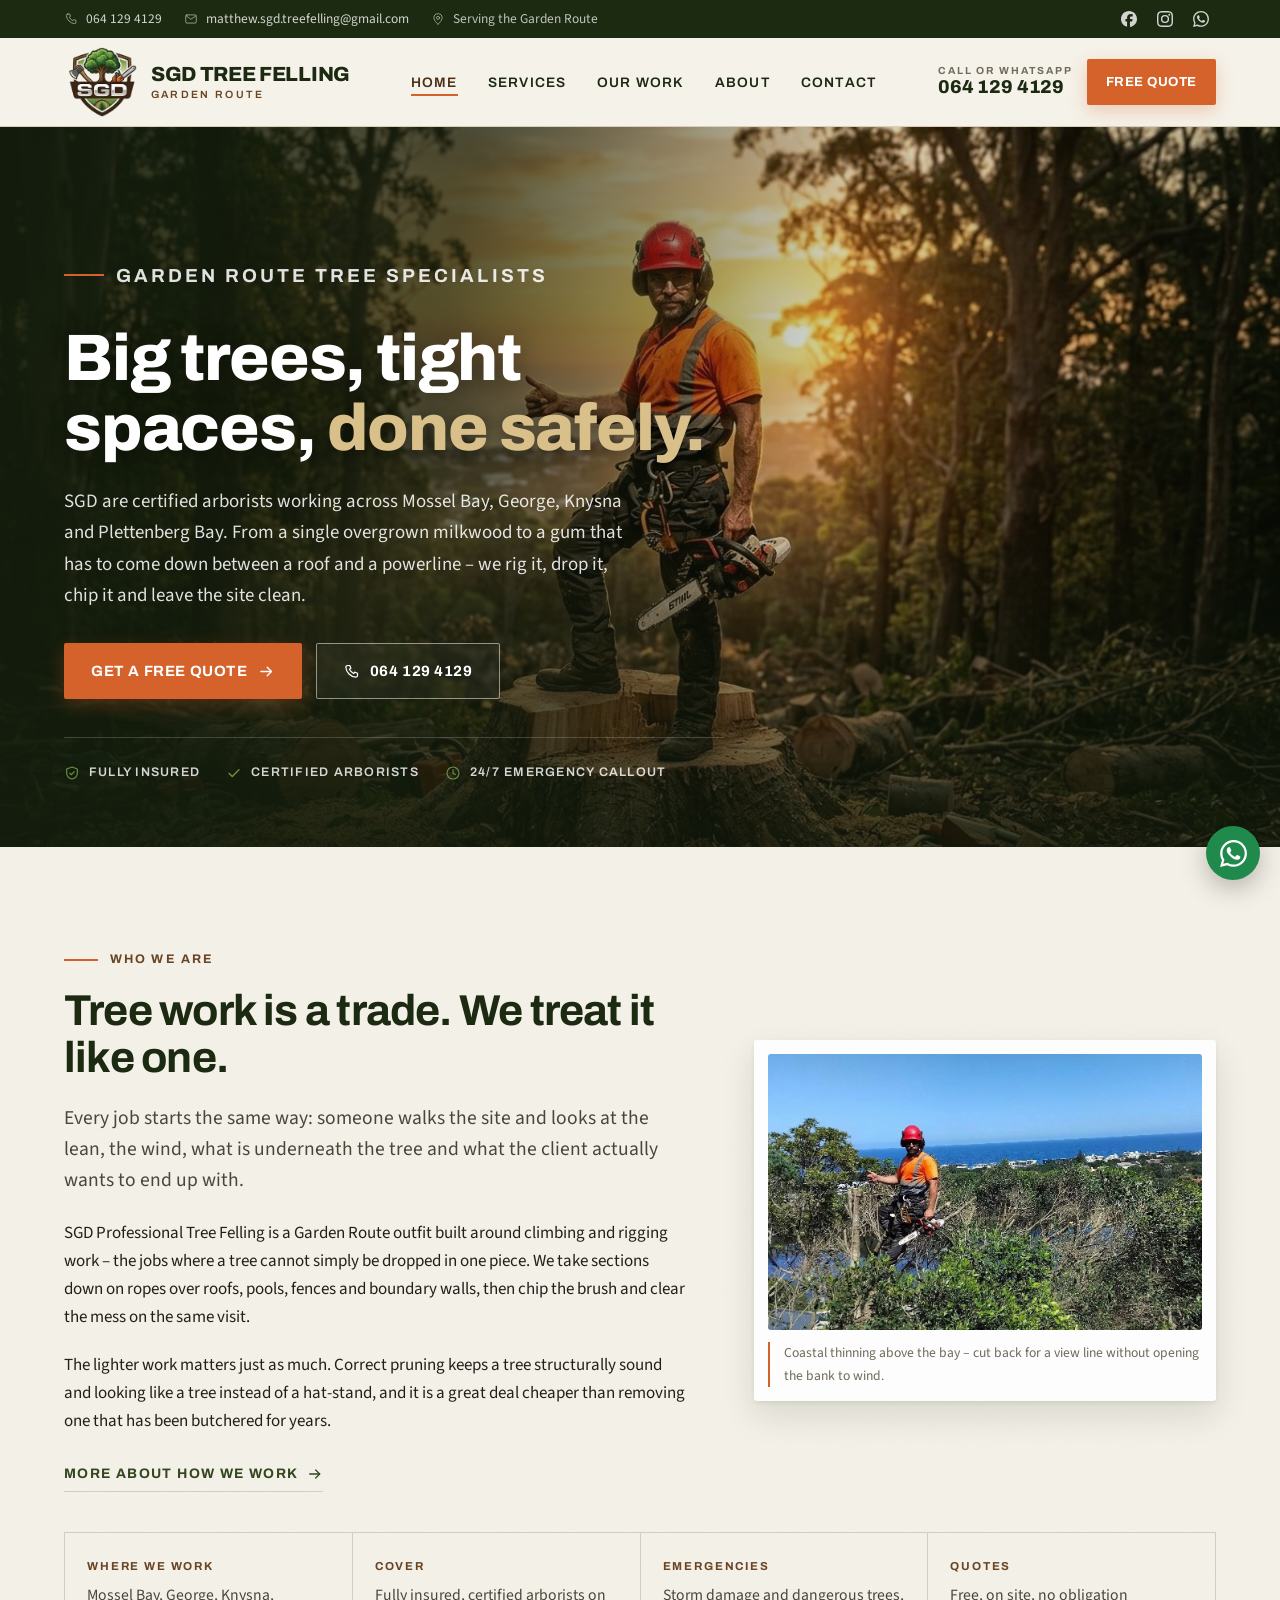
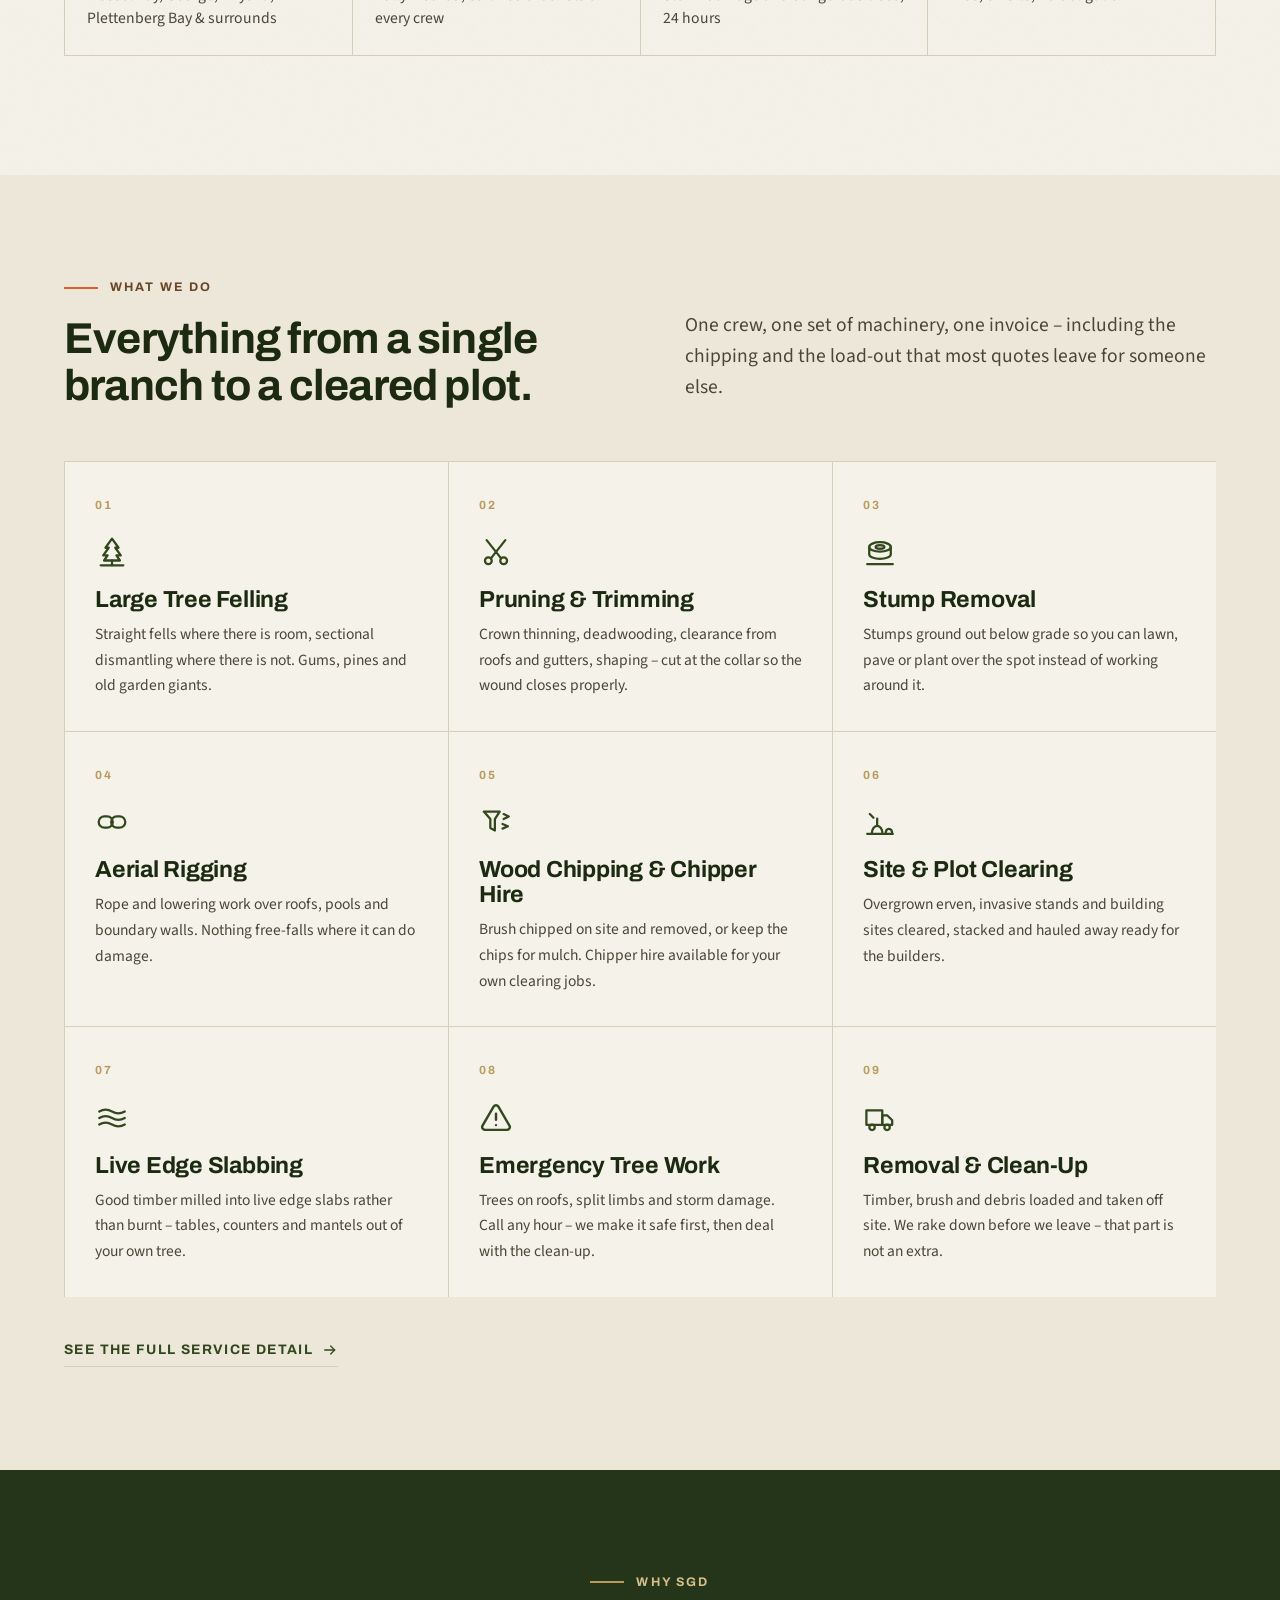
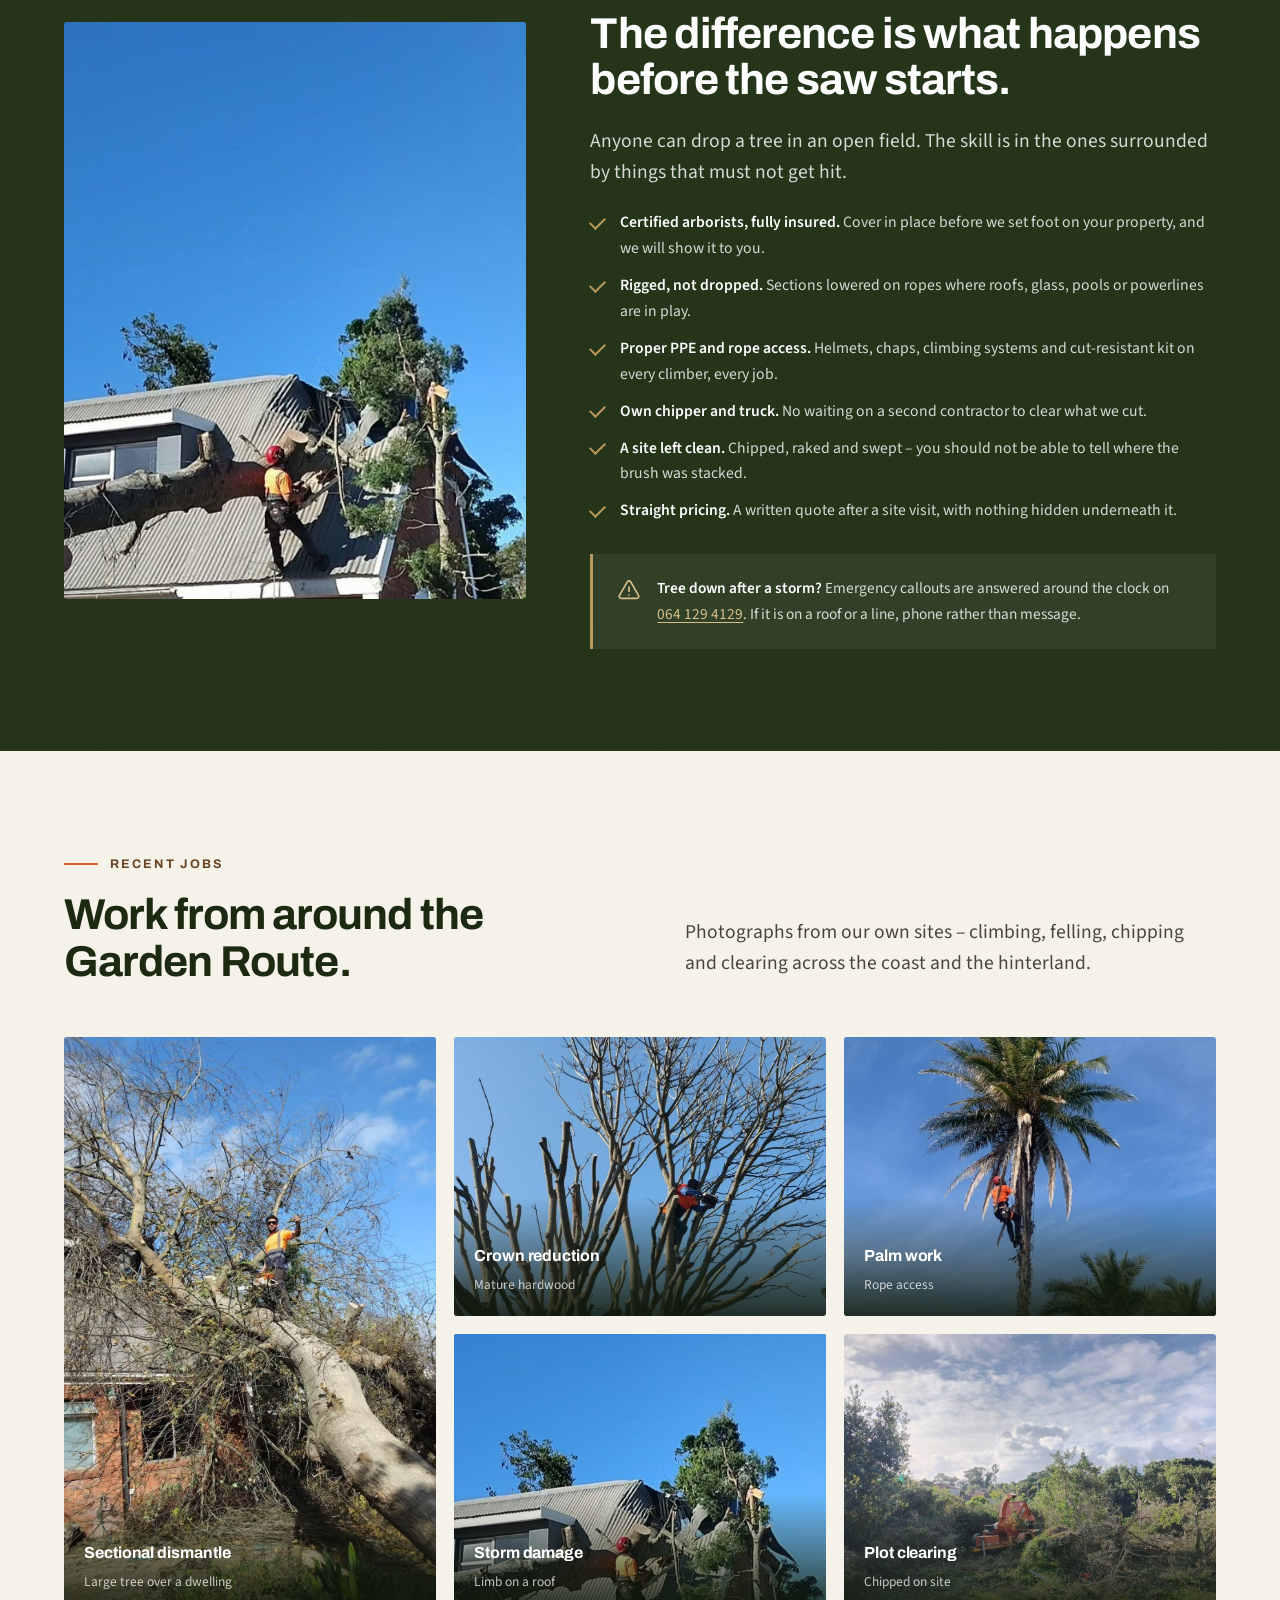
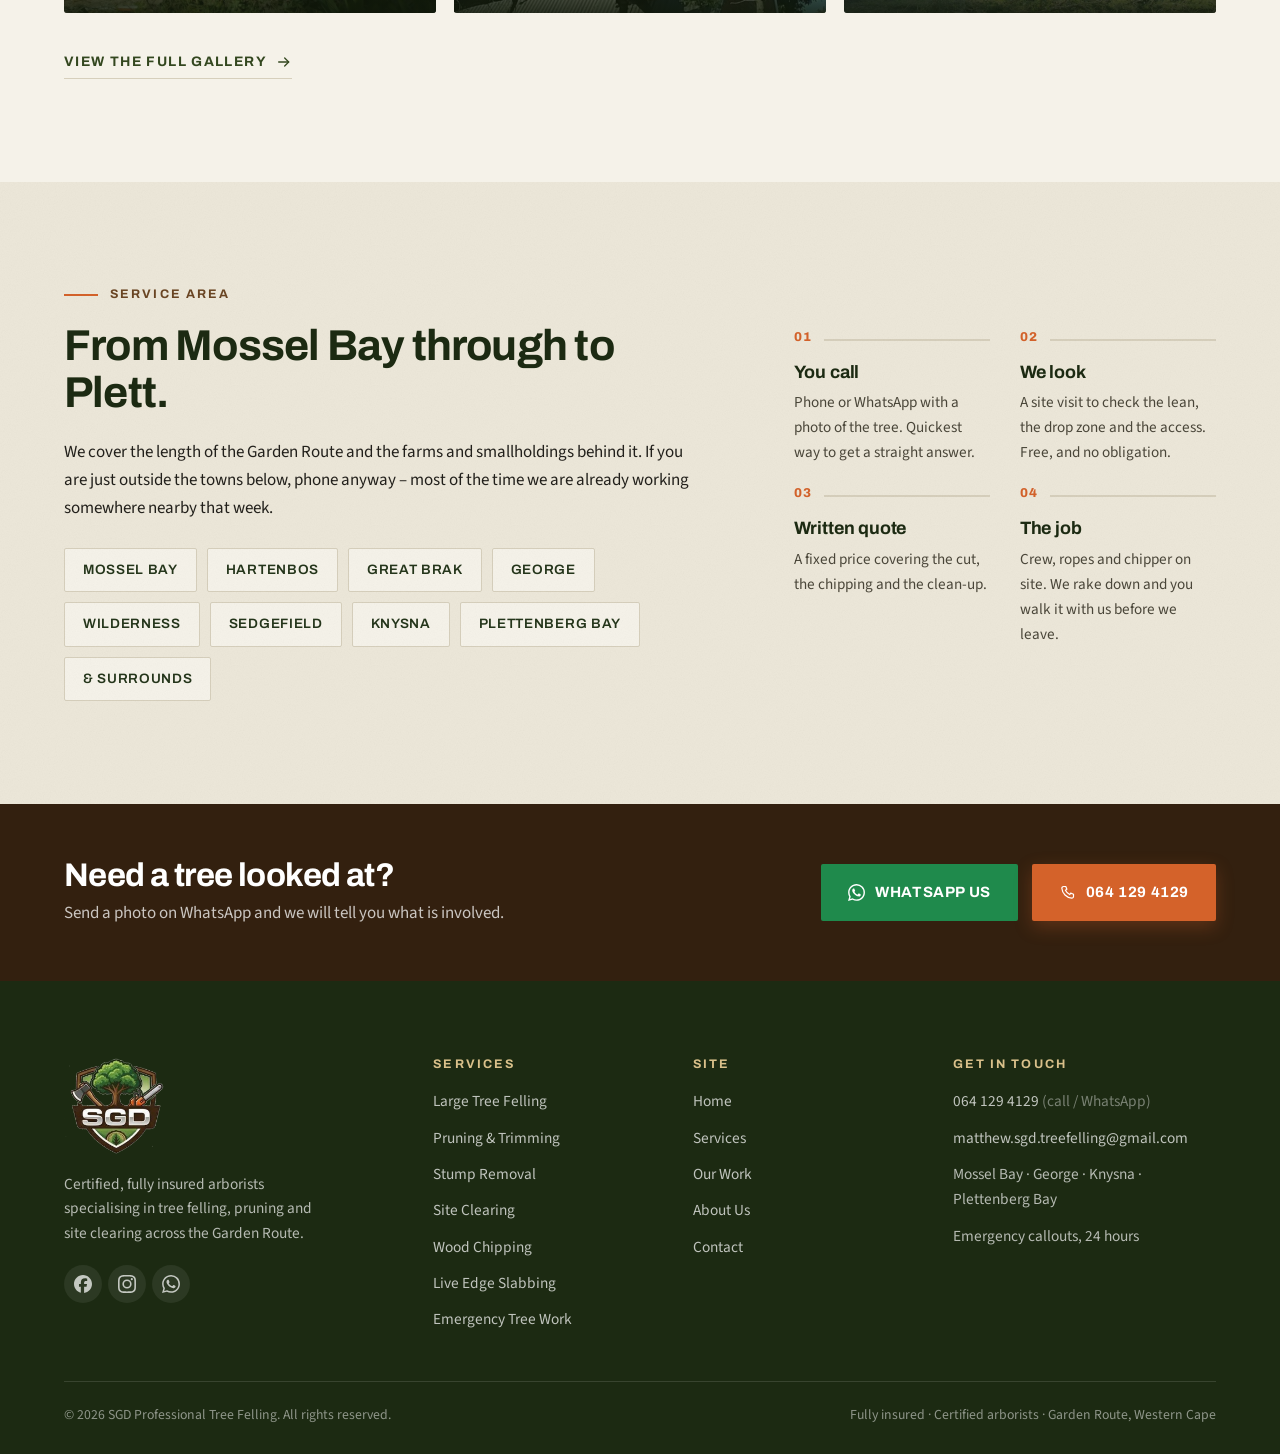
==== index.html @ b6f002f2 "Add SGD Professional Tree Felling website Five-page static site for a Garden Route tree felling busi" ====
<!DOCTYPE html>
<html lang="en-ZA">
<head>
<meta charset="utf-8">
<meta name="viewport" content="width=device-width, initial-scale=1">
<title>SGD Professional Tree Felling | Arborists in Mossel Bay, George, Knysna &amp; Plettenberg Bay</title>
<meta name="description" content="SGD Tree Felling are certified, fully insured arborists working across the Garden Route. Large tree felling, pruning and trimming, stump removal, site clearing, wood chipping and 24/7 emergency tree work. Free quotes &ndash; 064 129 4129.">
<meta name="theme-color" content="#24351a">
<link rel="icon" type="image/png" href="assets/img/favicon.png">
<link rel="apple-touch-icon" href="assets/img/favicon.png">

<meta property="og:type" content="website">
<meta property="og:title" content="SGD Professional Tree Felling &ndash; Garden Route">
<meta property="og:description" content="Certified, fully insured arborists. Tree felling, pruning, stump removal and emergency tree work across the Garden Route.">
<meta property="og:image" content="assets/img/hero-arborist.jpg">
<meta property="og:locale" content="en_ZA">

<link rel="preconnect" href="https://fonts.googleapis.com">
<link rel="preconnect" href="https://fonts.gstatic.com" crossorigin>
<link href="https://fonts.googleapis.com/css2?family=Archivo:wght@500;600;700;800&family=Source+Sans+3:ital,wght@0,400;0,600;1,400&display=swap" rel="stylesheet">
<link rel="stylesheet" href="css/styles.css">
<script>document.documentElement.className += " js";</script>

<script type="application/ld+json">
{
  "@context": "https://schema.org",
  "@type": "LocalBusiness",
  "additionalType": "https://schema.org/HomeAndConstructionBusiness",
  "name": "SGD Professional Tree Felling",
  "description": "Certified, fully insured arborists offering tree felling, pruning and trimming, stump removal, site clearing, wood chipping and emergency tree work across the Garden Route.",
  "telephone": "+27641294129",
  "email": "matthew.sgd.treefelling@gmail.com",
  "image": "assets/img/sgd-logo.png",
  "areaServed": ["Mossel Bay", "George", "Knysna", "Plettenberg Bay", "Garden Route"],
  "address": {
    "@type": "PostalAddress",
    "addressRegion": "Western Cape",
    "addressCountry": "ZA"
  },
  "sameAs": [
    "https://www.facebook.com/share/18xreDXuV8/",
    "https://www.instagram.com/sgdtreefelling/"
  ],
  "openingHours": "Mo-Su 00:00-23:59"
}
</script>
</head>
<body>

<a class="skip-link" href="#main">Skip to content</a>

<!-- Icon definitions, inlined so the site works from a plain folder too -->
<svg width="0" height="0" style="position:absolute" aria-hidden="true" focusable="false">
  <symbol id="i-phone" viewBox="0 0 24 24" fill="none" stroke="currentColor" stroke-width="1.7" stroke-linecap="round" stroke-linejoin="round">
    <path d="M6.6 3.5h3l1.5 4-2 1.4a12.5 12.5 0 0 0 6 6l1.4-2 4 1.5v3A2.5 2.5 0 0 1 18 20 15.5 15.5 0 0 1 4 6a2.5 2.5 0 0 1 2.6-2.5Z"/>
  </symbol>
  <symbol id="i-mail" viewBox="0 0 24 24" fill="none" stroke="currentColor" stroke-width="1.7" stroke-linecap="round" stroke-linejoin="round">
    <rect x="3" y="5" width="18" height="14" rx="2"/><path d="m3.7 6.6 8.3 5.9 8.3-5.9"/>
  </symbol>
  <symbol id="i-pin" viewBox="0 0 24 24" fill="none" stroke="currentColor" stroke-width="1.7" stroke-linecap="round" stroke-linejoin="round">
    <path d="M12 21s7-6.1 7-11a7 7 0 1 0-14 0c0 4.9 7 11 7 11Z"/><circle cx="12" cy="10" r="2.6"/>
  </symbol>
  <symbol id="i-clock" viewBox="0 0 24 24" fill="none" stroke="currentColor" stroke-width="1.7" stroke-linecap="round" stroke-linejoin="round">
    <circle cx="12" cy="12" r="9"/><path d="M12 6.8v5.5l3.4 2"/>
  </symbol>
  <symbol id="i-arrow" viewBox="0 0 24 24" fill="none" stroke="currentColor" stroke-width="1.9" stroke-linecap="round" stroke-linejoin="round">
    <path d="M4 12h15"/><path d="m13 6 6 6-6 6"/>
  </symbol>
  <symbol id="i-check" viewBox="0 0 24 24" fill="none" stroke="currentColor" stroke-width="2.2" stroke-linecap="round" stroke-linejoin="round">
    <path d="m4.8 12.6 4.6 4.6L19.4 7.2"/>
  </symbol>
  <symbol id="i-shield" viewBox="0 0 24 24" fill="none" stroke="currentColor" stroke-width="1.7" stroke-linecap="round" stroke-linejoin="round">
    <path d="M12 3 20 6v6c0 4.6-3.3 7.9-8 9-4.7-1.1-8-4.4-8-9V6Z"/><path d="m8.7 12.2 2.4 2.4 4.3-4.6"/>
  </symbol>
  <symbol id="i-alert" viewBox="0 0 24 24" fill="none" stroke="currentColor" stroke-width="1.7" stroke-linecap="round" stroke-linejoin="round">
    <path d="M10.3 3.9 2.5 17.4A2 2 0 0 0 4.2 20.4h15.6a2 2 0 0 0 1.7-3L13.7 3.9a2 2 0 0 0-3.4 0Z"/><path d="M12 9v4.2"/><path d="M12 17h.01"/>
  </symbol>
  <symbol id="i-close" viewBox="0 0 24 24" fill="none" stroke="currentColor" stroke-width="1.9" stroke-linecap="round">
    <path d="M6 6l12 12M18 6 6 18"/>
  </symbol>
  <symbol id="i-chev-left" viewBox="0 0 24 24" fill="none" stroke="currentColor" stroke-width="1.9" stroke-linecap="round" stroke-linejoin="round">
    <path d="m15 5-7 7 7 7"/>
  </symbol>
  <symbol id="i-chev-right" viewBox="0 0 24 24" fill="none" stroke="currentColor" stroke-width="1.9" stroke-linecap="round" stroke-linejoin="round">
    <path d="m9 5 7 7-7 7"/>
  </symbol>
  <!-- Service marks -->
  <symbol id="i-fell" viewBox="0 0 24 24" fill="none" stroke="currentColor" stroke-width="1.6" stroke-linecap="round" stroke-linejoin="round">
    <path d="M12 2.6 7.4 9h2.3L5.8 14.4h3.1L6.4 18h11.2l-2.5-3.6h3.1L14.3 9h2.3Z"/><path d="M12 18v3.4"/><path d="M4 21.4h16"/>
  </symbol>
  <symbol id="i-prune" viewBox="0 0 24 24" fill="none" stroke="currentColor" stroke-width="1.6" stroke-linecap="round" stroke-linejoin="round">
    <circle cx="6.6" cy="18.2" r="2.4"/><circle cx="17.4" cy="18.2" r="2.4"/><path d="M8.4 16.5 18.6 3.6"/><path d="M15.6 16.5 5.4 3.6"/>
  </symbol>
  <symbol id="i-stump" viewBox="0 0 24 24" fill="none" stroke="currentColor" stroke-width="1.6" stroke-linecap="round" stroke-linejoin="round">
    <ellipse cx="12" cy="8.4" rx="7.6" ry="3.3"/><path d="M4.4 8.4v5.1c0 1.8 3.4 3.3 7.6 3.3s7.6-1.5 7.6-3.3V8.4"/><ellipse cx="12" cy="8.4" rx="3.1" ry="1.3"/><path d="M3 20.6h18"/>
  </symbol>
  <symbol id="i-clear" viewBox="0 0 24 24" fill="none" stroke="currentColor" stroke-width="1.6" stroke-linecap="round" stroke-linejoin="round">
    <path d="M3 20.4h18"/><path d="M6.2 20.4c0-3.4 1.7-5.6 3.8-5.6s3.8 2.2 3.8 5.6"/><path d="M10 14.8V9.6"/><path d="M16 20.4c0-2.1 1-3.5 2.3-3.5s2.3 1.4 2.3 3.5"/><path d="M4.8 6.4 7.4 9"/>
  </symbol>
  <symbol id="i-chip" viewBox="0 0 24 24" fill="none" stroke="currentColor" stroke-width="1.6" stroke-linecap="round" stroke-linejoin="round">
    <path d="M3.4 4.6h11.2l-3.4 5.3v8.1L8 16.3V9.9Z"/><path d="M17.4 6.4 21 8.1l-3.6 1.8"/><path d="M16.6 13.4 20.4 15l-3.8 1.7"/>
  </symbol>
  <symbol id="i-slab" viewBox="0 0 24 24" fill="none" stroke="currentColor" stroke-width="1.6" stroke-linecap="round" stroke-linejoin="round">
    <path d="M3 7.4c3-1.7 6-1.7 9 0s6 1.7 9 0"/><path d="M3 12c3-1.7 6-1.7 9 0s6 1.7 9 0"/><path d="M3 16.6c3-1.7 6-1.7 9 0s6 1.7 9 0"/>
  </symbol>
  <symbol id="i-rig" viewBox="0 0 24 24" fill="none" stroke="currentColor" stroke-width="1.6" stroke-linecap="round" stroke-linejoin="round">
    <rect x="2.6" y="8" width="10" height="8" rx="4"/><rect x="11.4" y="8" width="10" height="8" rx="4"/>
  </symbol>
  <symbol id="i-truck" viewBox="0 0 24 24" fill="none" stroke="currentColor" stroke-width="1.6" stroke-linecap="round" stroke-linejoin="round">
    <path d="M2.4 6.6h11.2v10.2H2.4z"/><path d="M13.6 10.2h3.6l3.4 3.4v3.2h-7z"/><circle cx="6.4" cy="18.6" r="1.9"/><circle cx="17" cy="18.6" r="1.9"/>
  </symbol>
  <!-- Social -->
  <symbol id="i-facebook" viewBox="0 0 24 24" fill="currentColor">
    <path d="M9.101 23.691v-7.98H6.627v-3.667h2.474v-1.58c0-4.085 1.848-5.978 5.858-5.978.401 0 .955.042 1.468.103a8.68 8.68 0 0 1 1.141.195v3.325a8.623 8.623 0 0 0-.653-.036 26.805 26.805 0 0 0-.733-.009c-.707 0-1.259.096-1.675.309a1.686 1.686 0 0 0-.679.622c-.258.42-.374.995-.374 1.752v1.297h3.919l-.386 2.103-.287 1.564h-3.246v8.245C19.396 23.238 24 18.179 24 12.044c0-6.627-5.373-12-12-12s-12 5.373-12 12c0 5.628 3.874 10.35 9.101 11.647Z"/>
  </symbol>
  <symbol id="i-instagram" viewBox="0 0 24 24" fill="currentColor">
    <path d="M12 2.16c3.2 0 3.58.01 4.85.07 1.17.05 1.8.25 2.23.41.56.22.96.48 1.38.9.42.42.68.82.9 1.38.16.42.36 1.06.41 2.23.06 1.27.07 1.65.07 4.85s-.01 3.58-.07 4.85c-.05 1.17-.25 1.8-.41 2.23-.22.56-.48.96-.9 1.38-.42.42-.82.68-1.38.9-.42.16-1.06.36-2.23.41-1.27.06-1.65.07-4.85.07s-3.58-.01-4.85-.07c-1.17-.05-1.8-.25-2.23-.41-.56-.22-.96-.48-1.38-.9-.42-.42-.68-.82-.9-1.38-.16-.42-.36-1.06-.41-2.23-.06-1.27-.07-1.65-.07-4.85s.01-3.58.07-4.85c.05-1.17.25-1.8.41-2.23.22-.56.48-.96.9-1.38.42-.42.82-.68 1.38-.9.42-.16 1.06-.36 2.23-.41C8.42 2.17 8.8 2.16 12 2.16M12 0C8.74 0 8.33.01 7.05.07c-1.28.06-2.15.26-2.91.56-.79.31-1.46.72-2.13 1.38C1.35 2.68.94 3.35.63 4.14.33 4.9.13 5.77.07 7.05.01 8.33 0 8.74 0 12s.01 3.67.07 4.95c.06 1.28.26 2.15.56 2.91.31.79.72 1.46 1.38 2.13.67.67 1.34 1.08 2.13 1.38.76.3 1.63.5 2.91.56C8.33 23.99 8.74 24 12 24s3.67-.01 4.95-.07c1.28-.06 2.15-.26 2.91-.56.79-.31 1.46-.72 2.13-1.38.67-.67 1.08-1.34 1.38-2.13.3-.76.5-1.63.56-2.91.06-1.28.07-1.69.07-4.95s-.01-3.67-.07-4.95c-.06-1.28-.26-2.15-.56-2.91-.31-.79-.72-1.46-1.38-2.13C21.32 1.35 20.65.94 19.86.63c-.76-.3-1.63-.5-2.91-.56C15.67.01 15.26 0 12 0Z"/>
    <path d="M12 5.84A6.16 6.16 0 1 0 12 18.16 6.16 6.16 0 0 0 12 5.84ZM12 16a4 4 0 1 1 0-8 4 4 0 0 1 0 8Z"/>
    <circle cx="18.41" cy="5.6" r="1.44"/>
  </symbol>
  <symbol id="i-whatsapp" viewBox="0 0 24 24" fill="currentColor">
    <path d="M17.47 14.38c-.3-.15-1.76-.87-2.03-.97-.27-.1-.47-.15-.67.15-.2.3-.77.97-.94 1.16-.17.2-.35.22-.64.08-.3-.15-1.26-.46-2.39-1.48-.88-.79-1.48-1.76-1.65-2.06-.18-.3-.02-.46.13-.6.13-.14.3-.35.45-.52.15-.18.2-.3.3-.5.1-.2.05-.37-.03-.52-.07-.15-.67-1.61-.92-2.21-.24-.58-.49-.5-.67-.51h-.57c-.2 0-.52.07-.79.37-.27.3-1.04 1.02-1.04 2.48s1.07 2.88 1.21 3.07c.15.2 2.1 3.2 5.08 4.49.71.3 1.26.49 1.69.62.71.23 1.36.2 1.87.12.57-.09 1.76-.72 2.01-1.41.25-.7.25-1.29.17-1.42-.07-.12-.27-.2-.57-.34"/>
    <path d="M20.52 3.49A11.82 11.82 0 0 0 12.05 0C5.5 0 .16 5.34.16 11.89c0 2.1.55 4.14 1.59 5.95L.06 24l6.3-1.65a11.88 11.88 0 0 0 5.69 1.45h.01c6.55 0 11.89-5.34 11.89-11.89 0-3.18-1.24-6.17-3.48-8.42M12.05 21.79h-.01a9.87 9.87 0 0 1-5.03-1.38l-.36-.21-3.74.98 1-3.65-.24-.37a9.86 9.86 0 0 1-1.51-5.26c0-5.45 4.44-9.89 9.89-9.89 2.64 0 5.12 1.03 6.99 2.9a9.83 9.83 0 0 1 2.89 6.99c0 5.45-4.43 9.89-9.88 9.89"/>
  </symbol>
</svg>

<!-- ============================ Utility bar ============================ -->
<div class="utility-bar">
  <div class="shell">
    <ul class="utility-list">
      <li><svg><use href="#i-phone"></use></svg><a href="tel:+27641294129">064 129 4129</a></li>
      <li><svg><use href="#i-mail"></use></svg><a href="mailto:matthew.sgd.treefelling@gmail.com">matthew.sgd.treefelling@gmail.com</a></li>
      <li><svg><use href="#i-pin"></use></svg><span>Serving the Garden Route</span></li>
    </ul>
    <div class="social-row">
      <a href="https://www.facebook.com/share/18xreDXuV8/" target="_blank" rel="noopener" aria-label="SGD Tree Felling on Facebook"><svg><use href="#i-facebook"></use></svg></a>
      <a href="https://www.instagram.com/sgdtreefelling/" target="_blank" rel="noopener" aria-label="SGD Tree Felling on Instagram"><svg><use href="#i-instagram"></use></svg></a>
      <a href="https://wa.me/27641294129" target="_blank" rel="noopener" aria-label="WhatsApp SGD Tree Felling"><svg><use href="#i-whatsapp"></use></svg></a>
    </div>
  </div>
</div>

<!-- ============================== Header =============================== -->
<header class="site-header">
  <div class="shell header-inner">
    <a class="brand" href="index.html">
      <img src="assets/img/sgd-logo.png" alt="SGD Professional Tree Felling logo" width="360" height="346">
      <span class="brand-text">
        <span class="brand-name">SGD Tree Felling</span>
        <span class="brand-sub">Garden Route</span>
      </span>
    </a>

    <nav class="primary-nav" id="primary-nav" aria-label="Main">
      <ul>
        <li><a href="index.html" aria-current="page">Home</a></li>
        <li><a href="services.html">Services</a></li>
        <li><a href="gallery.html">Our Work</a></li>
        <li><a href="about.html">About</a></li>
        <li><a href="contact.html">Contact</a></li>
      </ul>
    </nav>

    <div class="header-cta">
      <a class="header-phone" href="tel:+27641294129">
        <span class="label">Call or WhatsApp</span>
        <span class="number">064 129 4129</span>
      </a>
      <a class="btn btn--primary btn--sm" href="contact.html">Free Quote</a>
      <button class="nav-toggle" type="button" aria-expanded="false" aria-controls="primary-nav" aria-label="Open menu"><span></span></button>
    </div>
  </div>
</header>
<div class="nav-backdrop"></div>

<main id="main">

  <!-- =============================== Hero ============================== -->
  <section class="hero">
    <div class="hero__media">
      <img src="assets/img/hero-arborist.jpg" alt="SGD arborist with chainsaw and full safety gear standing on a freshly cut stump above the Garden Route coastline" width="1376" height="768" fetchpriority="high">
    </div>
    <div class="shell">
      <div class="hero__content">
        <p class="hero__eyebrow">Garden Route Tree Specialists</p>
        <h1>Big trees, tight spaces, <em>done safely.</em></h1>
        <p>SGD are certified arborists working across Mossel Bay, George, Knysna and Plettenberg Bay. From a single overgrown milkwood to a gum that has to come down between a roof and a powerline &ndash; we rig it, drop it, chip it and leave the site clean.</p>
        <div class="btn-row">
          <a class="btn btn--primary" href="contact.html">Get a free quote <svg><use href="#i-arrow"></use></svg></a>
          <a class="btn btn--ghost" href="tel:+27641294129"><svg><use href="#i-phone"></use></svg> 064 129 4129</a>
        </div>
        <div class="hero__marks">
          <span><svg><use href="#i-shield"></use></svg> Fully insured</span>
          <span><svg><use href="#i-check"></use></svg> Certified arborists</span>
          <span><svg><use href="#i-clock"></use></svg> 24/7 emergency callout</span>
        </div>
      </div>
    </div>
  </section>

  <!-- ============================== Intro ============================== -->
  <section class="section grain" id="intro">
    <div class="shell">
      <div class="split split--wide-left">
        <div data-reveal>
          <p class="eyebrow">Who we are</p>
          <h2>Tree work is a trade. We treat it like one.</h2>
          <p class="lede">Every job starts the same way: someone walks the site and looks at the lean, the wind, what is underneath the tree and what the client actually wants to end up with.</p>
          <p>SGD Professional Tree Felling is a Garden Route outfit built around climbing and rigging work &ndash; the jobs where a tree cannot simply be dropped in one piece. We take sections down on ropes over roofs, pools, fences and boundary walls, then chip the brush and clear the mess on the same visit.</p>
          <p>The lighter work matters just as much. Correct pruning keeps a tree structurally sound and looking like a tree instead of a hat-stand, and it is a great deal cheaper than removing one that has been butchered for years.</p>
          <div class="btn-row" style="margin-top:28px">
            <a class="arrow-link" href="about.html">More about how we work <svg><use href="#i-arrow"></use></svg></a>
          </div>
        </div>
        <figure class="figure figure--framed" data-reveal data-reveal-delay="120">
          <img src="assets/img/work/work-coastal-trim.jpg" alt="SGD arborist in helmet and hi-vis trimming coastal bush above the sea near Mossel Bay" width="1080" height="687" loading="lazy">
          <figcaption>Coastal thinning above the bay &ndash; cut back for a view line without opening the bank to wind.</figcaption>
        </figure>
      </div>

      <dl class="facts" data-reveal>
        <div>
          <dt>Where we work</dt>
          <dd>Mossel Bay, George, Knysna, Plettenberg Bay &amp; surrounds</dd>
        </div>
        <div>
          <dt>Cover</dt>
          <dd>Fully insured, certified arborists on every crew</dd>
        </div>
        <div>
          <dt>Emergencies</dt>
          <dd>Storm damage and dangerous trees, 24 hours</dd>
        </div>
        <div>
          <dt>Quotes</dt>
          <dd>Free, on site, no obligation</dd>
        </div>
      </dl>
    </div>
  </section>

  <!-- ============================= Services ============================ -->
  <section class="section section--paper2" id="services">
    <div class="shell">
      <div class="section-head" data-reveal>
        <div>
          <p class="eyebrow">What we do</p>
          <h2>Everything from a single branch to a cleared plot.</h2>
        </div>
        <p class="lede">One crew, one set of machinery, one invoice &ndash; including the chipping and the load-out that most quotes leave for someone else.</p>
      </div>

      <div class="services-grid" data-reveal>
        <article class="service">
          <span class="service__no">01</span>
          <svg class="service__icon"><use href="#i-fell"></use></svg>
          <h3>Large Tree Felling</h3>
          <p>Straight fells where there is room, sectional dismantling where there is not. Gums, pines and old garden giants.</p>
        </article>
        <article class="service">
          <span class="service__no">02</span>
          <svg class="service__icon"><use href="#i-prune"></use></svg>
          <h3>Pruning &amp; Trimming</h3>
          <p>Crown thinning, deadwooding, clearance from roofs and gutters, shaping &ndash; cut at the collar so the wound closes properly.</p>
        </article>
        <article class="service">
          <span class="service__no">03</span>
          <svg class="service__icon"><use href="#i-stump"></use></svg>
          <h3>Stump Removal</h3>
          <p>Stumps ground out below grade so you can lawn, pave or plant over the spot instead of working around it.</p>
        </article>
        <article class="service">
          <span class="service__no">04</span>
          <svg class="service__icon"><use href="#i-rig"></use></svg>
          <h3>Aerial Rigging</h3>
          <p>Rope and lowering work over roofs, pools and boundary walls. Nothing free-falls where it can do damage.</p>
        </article>
        <article class="service">
          <span class="service__no">05</span>
          <svg class="service__icon"><use href="#i-chip"></use></svg>
          <h3>Wood Chipping &amp; Chipper Hire</h3>
          <p>Brush chipped on site and removed, or keep the chips for mulch. Chipper hire available for your own clearing jobs.</p>
        </article>
        <article class="service">
          <span class="service__no">06</span>
          <svg class="service__icon"><use href="#i-clear"></use></svg>
          <h3>Site &amp; Plot Clearing</h3>
          <p>Overgrown erven, invasive stands and building sites cleared, stacked and hauled away ready for the builders.</p>
        </article>
        <article class="service">
          <span class="service__no">07</span>
          <svg class="service__icon"><use href="#i-slab"></use></svg>
          <h3>Live Edge Slabbing</h3>
          <p>Good timber milled into live edge slabs rather than burnt &ndash; tables, counters and mantels out of your own tree.</p>
        </article>
        <article class="service">
          <span class="service__no">08</span>
          <svg class="service__icon"><use href="#i-alert"></use></svg>
          <h3>Emergency Tree Work</h3>
          <p>Trees on roofs, split limbs and storm damage. Call any hour &ndash; we make it safe first, then deal with the clean-up.</p>
        </article>
        <article class="service">
          <span class="service__no">09</span>
          <svg class="service__icon"><use href="#i-truck"></use></svg>
          <h3>Removal &amp; Clean-Up</h3>
          <p>Timber, brush and debris loaded and taken off site. We rake down before we leave &ndash; that part is not an extra.</p>
        </article>
      </div>

      <div style="margin-top:38px" data-reveal>
        <a class="arrow-link" href="services.html">See the full service detail <svg><use href="#i-arrow"></use></svg></a>
      </div>
    </div>
  </section>

  <!-- ============================ Why SGD ============================== -->
  <section class="section section--dark grain" id="why">
    <div class="shell">
      <div class="split split--wide-right">
        <figure class="figure figure--portrait" data-reveal>
          <img src="assets/img/work/work-roof-rigging.jpg" alt="Arborist roped in, sectioning a large limb lying across a corrugated iron roof" width="1080" height="1441" loading="lazy">
        </figure>
        <div data-reveal data-reveal-delay="100">
          <p class="eyebrow">Why SGD</p>
          <h2>The difference is what happens before the saw starts.</h2>
          <p class="lede">Anyone can drop a tree in an open field. The skill is in the ones surrounded by things that must not get hit.</p>
          <ul class="tick-list">
            <li><strong>Certified arborists, fully insured.</strong> Cover in place before we set foot on your property, and we will show it to you.</li>
            <li><strong>Rigged, not dropped.</strong> Sections lowered on ropes where roofs, glass, pools or powerlines are in play.</li>
            <li><strong>Proper PPE and rope access.</strong> Helmets, chaps, climbing systems and cut-resistant kit on every climber, every job.</li>
            <li><strong>Own chipper and truck.</strong> No waiting on a second contractor to clear what we cut.</li>
            <li><strong>A site left clean.</strong> Chipped, raked and swept &ndash; you should not be able to tell where the brush was stacked.</li>
            <li><strong>Straight pricing.</strong> A written quote after a site visit, with nothing hidden underneath it.</li>
          </ul>
          <div class="emergency-note">
            <svg><use href="#i-alert"></use></svg>
            <p><strong>Tree down after a storm?</strong> Emergency callouts are answered around the clock on <a href="tel:+27641294129">064 129 4129</a>. If it is on a roof or a line, phone rather than message.</p>
          </div>
        </div>
      </div>
    </div>
  </section>

  <!-- ========================== Selected work ========================== -->
  <section class="section" id="work">
    <div class="shell">
      <div class="section-head" data-reveal>
        <div>
          <p class="eyebrow">Recent jobs</p>
          <h2>Work from around the Garden Route.</h2>
        </div>
        <p class="lede">Photographs from our own sites &ndash; climbing, felling, chipping and clearing across the coast and the hinterland.</p>
      </div>

      <div class="work-grid" data-reveal>
        <button class="work-card work-card--tall" data-lightbox data-caption="Sectional dismantling over a house &ndash; limbs cut and lowered rather than dropped.">
          <img src="assets/img/work/work-large-fell.jpg" alt="Arborist standing on a large felled trunk that has been lowered clear of a brick house" width="1080" height="1440" loading="lazy">
          <span class="work-card__meta"><strong>Sectional dismantle</strong><span>Large tree over a dwelling</span></span>
        </button>
        <button class="work-card" data-lightbox data-caption="Crown reduction on a mature tree, cut back to sound growth points.">
          <img src="assets/img/work/work-crown-reduction.jpg" alt="Climber high in a bare crown reducing heavy limbs with a chainsaw against a blue sky" width="1080" height="1080" loading="lazy">
          <span class="work-card__meta"><strong>Crown reduction</strong><span>Mature hardwood</span></span>
        </button>
        <button class="work-card" data-lightbox data-caption="Palm cleaned and reduced by rope access &ndash; no crane, no scaffold.">
          <img src="assets/img/work/work-palm-climb.jpg" alt="Climber working up the trunk of a tall palm on ropes" width="1080" height="1080" loading="lazy">
          <span class="work-card__meta"><strong>Palm work</strong><span>Rope access</span></span>
        </button>
        <button class="work-card" data-lightbox data-caption="Limb lying across a corrugated roof, cut into pieces small enough to hand down.">
          <img src="assets/img/work/work-roof-rigging.jpg" alt="Arborist cutting a large limb resting on a corrugated iron roof" width="1080" height="1441" loading="lazy" style="object-position:50% 74%">
          <span class="work-card__meta"><strong>Storm damage</strong><span>Limb on a roof</span></span>
        </button>
        <button class="work-card" data-lightbox data-caption="Overgrown plot cleared and chipped ahead of building work.">
          <img src="assets/img/work/work-site-clearing.jpg" alt="Wood chipper working on a plot being cleared of dense bush" width="1400" height="788" loading="lazy">
          <span class="work-card__meta"><strong>Plot clearing</strong><span>Chipped on site</span></span>
        </button>
      </div>

      <div style="margin-top:34px" data-reveal>
        <a class="arrow-link" href="gallery.html">View the full gallery <svg><use href="#i-arrow"></use></svg></a>
      </div>
    </div>
  </section>

  <!-- ============================== Areas ============================== -->
  <section class="section section--paper2 grain" id="areas">
    <div class="shell">
      <div class="split split--wide-left">
        <div data-reveal>
          <p class="eyebrow">Service area</p>
          <h2>From Mossel Bay through to Plett.</h2>
          <p>We cover the length of the Garden Route and the farms and smallholdings behind it. If you are just outside the towns below, phone anyway &ndash; most of the time we are already working somewhere nearby that week.</p>
          <ul class="area-list" style="margin-top:26px">
            <li>Mossel Bay</li>
            <li>Hartenbos</li>
            <li>Great Brak</li>
            <li>George</li>
            <li>Wilderness</li>
            <li>Sedgefield</li>
            <li>Knysna</li>
            <li>Plettenberg Bay</li>
            <li>&amp; surrounds</li>
          </ul>
        </div>
        <ol class="process process--2up" data-reveal data-reveal-delay="120">
          <li>
            <h3>You call</h3>
            <p>Phone or WhatsApp with a photo of the tree. Quickest way to get a straight answer.</p>
          </li>
          <li>
            <h3>We look</h3>
            <p>A site visit to check the lean, the drop zone and the access. Free, and no obligation.</p>
          </li>
          <li>
            <h3>Written quote</h3>
            <p>A fixed price covering the cut, the chipping and the clean-up.</p>
          </li>
          <li>
            <h3>The job</h3>
            <p>Crew, ropes and chipper on site. We rake down and you walk it with us before we leave.</p>
          </li>
        </ol>
      </div>
    </div>
  </section>

  <!-- ============================ CTA strip ============================ -->
  <section class="cta-strip">
    <div class="shell">
      <div>
        <h2>Need a tree looked at?</h2>
        <p>Send a photo on WhatsApp and we will tell you what is involved.</p>
      </div>
      <div class="btn-row">
        <a class="btn btn--whatsapp" href="https://wa.me/27641294129" target="_blank" rel="noopener"><svg><use href="#i-whatsapp"></use></svg> WhatsApp us</a>
        <a class="btn btn--primary" href="tel:+27641294129"><svg><use href="#i-phone"></use></svg> 064 129 4129</a>
      </div>
    </div>
  </section>

</main>

<!-- ============================== Footer =============================== -->
<footer class="site-footer">
  <div class="shell">
    <div class="footer-grid">
      <div class="footer-brand">
        <img src="assets/img/sgd-logo.png" alt="SGD Professional Tree Felling" width="360" height="346" loading="lazy">
        <p>Certified, fully insured arborists specialising in tree felling, pruning and site clearing across the Garden Route.</p>
        <div class="social-row">
          <a href="https://www.facebook.com/share/18xreDXuV8/" target="_blank" rel="noopener" aria-label="Facebook"><svg><use href="#i-facebook"></use></svg></a>
          <a href="https://www.instagram.com/sgdtreefelling/" target="_blank" rel="noopener" aria-label="Instagram"><svg><use href="#i-instagram"></use></svg></a>
          <a href="https://wa.me/27641294129" target="_blank" rel="noopener" aria-label="WhatsApp"><svg><use href="#i-whatsapp"></use></svg></a>
        </div>
      </div>

      <div>
        <h4>Services</h4>
        <ul>
          <li><a href="services.html#felling">Large Tree Felling</a></li>
          <li><a href="services.html#pruning">Pruning &amp; Trimming</a></li>
          <li><a href="services.html#stumps">Stump Removal</a></li>
          <li><a href="services.html#clearing">Site Clearing</a></li>
          <li><a href="services.html#chipping">Wood Chipping</a></li>
          <li><a href="services.html#slabbing">Live Edge Slabbing</a></li>
          <li><a href="services.html#emergency">Emergency Tree Work</a></li>
        </ul>
      </div>

      <div>
        <h4>Site</h4>
        <ul>
          <li><a href="index.html">Home</a></li>
          <li><a href="services.html">Services</a></li>
          <li><a href="gallery.html">Our Work</a></li>
          <li><a href="about.html">About Us</a></li>
          <li><a href="contact.html">Contact</a></li>
        </ul>
      </div>

      <div>
        <h4>Get in touch</h4>
        <ul>
          <li><a href="tel:+27641294129">064 129 4129</a> <span style="opacity:.6">(call / WhatsApp)</span></li>
          <li><a href="mailto:matthew.sgd.treefelling@gmail.com">matthew.sgd.treefelling@gmail.com</a></li>
          <li>Mossel Bay &middot; George &middot; Knysna &middot; Plettenberg Bay</li>
          <li>Emergency callouts, 24 hours</li>
        </ul>
      </div>
    </div>

    <div class="footer-bottom">
      <span>&copy; <span data-year>2026</span> SGD Professional Tree Felling. All rights reserved.</span>
      <span>Fully insured &middot; Certified arborists &middot; Garden Route, Western Cape</span>
    </div>
  </div>
</footer>

<a class="float-wa" href="https://wa.me/27641294129" target="_blank" rel="noopener" aria-label="Chat to SGD Tree Felling on WhatsApp">
  <svg><use href="#i-whatsapp"></use></svg>
</a>

<!-- Lightbox -->
<div class="lightbox" aria-hidden="true" role="dialog" aria-modal="true" aria-label="Photo viewer">
  <button class="lightbox__close" type="button" aria-label="Close"><svg><use href="#i-close"></use></svg></button>
  <button class="lightbox__nav lightbox__nav--prev" type="button" aria-label="Previous photo"><svg><use href="#i-chev-left"></use></svg></button>
  <button class="lightbox__nav lightbox__nav--next" type="button" aria-label="Next photo"><svg><use href="#i-chev-right"></use></svg></button>
  <img src="" alt="">
  <p class="lightbox__caption"></p>
</div>

<script src="js/main.js"></script>
</body>
</html>
---- css/styles.css ----
/* ==========================================================================
   SGD Professional Tree Felling — Garden Route
   Stylesheet
   --------------------------------------------------------------------------
   1.  Design tokens
   2.  Base & typography
   3.  Layout helpers
   4.  Buttons & links
   5.  Header / navigation
   6.  Hero & page headers
   7.  Sections
   8.  Services
   9.  Work / gallery
   10. Areas, process, callouts
   11. Contact & forms
   12. Footer
   13. Motion & responsive
   ========================================================================== */


/* 1. Design tokens
   ========================================================================== */
:root {
    /* Brand palette, sampled from the SGD logo and flyers */
    --canopy-900: #1c2a12;
    --canopy-800: #24351a;
    --canopy-700: #33471f;
    --canopy-600: #445e29;
    --moss-500: #6b8f42;
    --bark-800: #33200f;
    --bark-700: #4a2e15;
    --bark-600: #6a4523;
    --ember: #d4622a;
    --ember-dark: #b64f1f;
    --gold: #bb9a5c;
    --gold-light: #d9c08a;

    --paper: #f5f2e9;
    --paper-2: #ece7d9;
    --paper-3: #ded7c4;
    --white: #ffffff;

    --ink: #22201b;
    --ink-soft: #4a4639;
    --muted: #726b5c;
    --rule: #d6cfbc;
    --rule-dark: rgba(255, 255, 255, .14);

    --font-display: "Archivo", "Helvetica Neue", Arial, sans-serif;
    --font-body: "Source Sans 3", "Segoe UI", Helvetica, Arial, sans-serif;

    --shell: 1200px;
    --gutter: 24px;

    --shadow-sm: 0 1px 2px rgba(28, 42, 18, .06), 0 4px 12px rgba(28, 42, 18, .06);
    --shadow-md: 0 2px 4px rgba(28, 42, 18, .07), 0 14px 34px rgba(28, 42, 18, .12);
    --shadow-lg: 0 4px 8px rgba(28, 42, 18, .08), 0 26px 60px rgba(28, 42, 18, .18);

    --ease: cubic-bezier(.22, .61, .36, 1);
}


/* 2. Base & typography
   ========================================================================== */
*,
*::before,
*::after { box-sizing: border-box; }

html {
    -webkit-text-size-adjust: 100%;
    scroll-behavior: smooth;
    scroll-padding-top: 108px;
}

body {
    margin: 0;
    background: var(--paper);
    color: var(--ink);
    font-family: var(--font-body);
    font-size: 17px;
    line-height: 1.65;
    -webkit-font-smoothing: antialiased;
    -moz-osx-font-smoothing: grayscale;
}

img,
svg { max-width: 100%; display: block; }

/* Neutralise the width/height attributes so the CSS aspect ratios below win.
   The attributes stay in the markup to reserve layout space while loading. */
img { height: auto; }

h1, h2, h3, h4, h5 {
    font-family: var(--font-display);
    font-weight: 700;
    line-height: 1.08;
    letter-spacing: -.018em;
    color: var(--canopy-900);
    margin: 0 0 .5em;
}

h1 { font-size: clamp(2.4rem, 5.4vw, 4.1rem); font-weight: 800; }
h2 { font-size: clamp(1.85rem, 3.5vw, 2.7rem); }
h3 { font-size: clamp(1.2rem, 1.9vw, 1.45rem); letter-spacing: -.01em; }
h4 { font-size: 1.05rem; letter-spacing: 0; }

p { margin: 0 0 1.15em; }
p:last-child { margin-bottom: 0; }

a { color: var(--canopy-700); text-decoration-thickness: 1px; text-underline-offset: 3px; }
a:hover { color: var(--ember-dark); }

strong { font-weight: 600; color: var(--canopy-900); }

::selection { background: var(--moss-500); color: #fff; }

:focus-visible {
    outline: 2px solid var(--ember);
    outline-offset: 3px;
    border-radius: 2px;
}

.skip-link {
    position: absolute;
    left: 12px;
    top: -60px;
    z-index: 999;
    background: var(--canopy-800);
    color: #fff;
    padding: 10px 18px;
    border-radius: 3px;
    font-weight: 600;
    transition: top .2s var(--ease);
}
.skip-link:focus { top: 12px; color: #fff; }

.sr-only {
    position: absolute;
    width: 1px; height: 1px;
    padding: 0; margin: -1px;
    overflow: hidden;
    clip: rect(0 0 0 0);
    white-space: nowrap;
    border: 0;
}


/* 3. Layout helpers
   ========================================================================== */
.shell {
    width: 100%;
    max-width: var(--shell);
    margin-inline: auto;
    padding-inline: var(--gutter);
}

.shell--narrow { max-width: 820px; }

.section { padding: clamp(60px, 8vw, 104px) 0; }
.section--tight { padding: clamp(46px, 5.5vw, 72px) 0; }

.section--paper2 { background: var(--paper-2); }

.section--dark {
    background: var(--canopy-800);
    color: rgba(255, 255, 255, .8);
}
.section--dark h2,
.section--dark h3,
.section--dark h4,
.section--dark strong { color: #fff; }
.section--dark a { color: var(--gold-light); }

.cta-strip strong,
.page-head strong { color: #fff; }

/* Faint paper grain — keeps large flat areas from looking synthetic */
.grain { position: relative; }
.grain::after {
    content: "";
    position: absolute;
    inset: 0;
    pointer-events: none;
    opacity: .35;
    mix-blend-mode: multiply;
    background-image: url("data:image/svg+xml,%3Csvg xmlns='http://www.w3.org/2000/svg' width='140' height='140'%3E%3Cfilter id='n'%3E%3CfeTurbulence type='fractalNoise' baseFrequency='.85' numOctaves='3'/%3E%3CfeColorMatrix type='saturate' values='0'/%3E%3C/filter%3E%3Crect width='140' height='140' filter='url(%23n)' opacity='.16'/%3E%3C/svg%3E");
}

.eyebrow {
    display: flex;
    align-items: center;
    gap: 12px;
    font-family: var(--font-display);
    font-size: .78rem;
    font-weight: 700;
    letter-spacing: .17em;
    text-transform: uppercase;
    color: var(--bark-600);
    margin: 0 0 18px;
}
.eyebrow::before {
    content: "";
    width: 34px;
    height: 2px;
    background: var(--ember);
    flex: none;
}
.section--dark .eyebrow { color: var(--gold-light); }
.section--dark .eyebrow::before { background: var(--gold); }

.lede {
    font-size: clamp(1.08rem, 1.6vw, 1.22rem);
    line-height: 1.6;
    color: var(--ink-soft);
}
.section--dark .lede { color: rgba(255, 255, 255, .82); }

.section-head {
    display: grid;
    grid-template-columns: minmax(0, 1.05fr) minmax(0, 1fr);
    gap: 28px 64px;
    align-items: end;
    margin-bottom: clamp(34px, 4vw, 56px);
}
.section-head > :last-child { padding-bottom: 6px; }
.section-head h2 { margin-bottom: 0; }

.rule {
    height: 1px;
    background: var(--rule);
    border: 0;
    margin: 0;
}
.section--dark .rule { background: var(--rule-dark); }


/* 4. Buttons
   ========================================================================== */
.btn {
    display: inline-flex;
    align-items: center;
    justify-content: center;
    gap: 10px;
    font-family: var(--font-display);
    font-size: .93rem;
    font-weight: 700;
    letter-spacing: .04em;
    text-transform: uppercase;
    text-decoration: none;
    padding: 15px 26px;
    border: 1.5px solid transparent;
    border-radius: 2px;
    cursor: pointer;
    transition: background-color .22s var(--ease), color .22s var(--ease),
                border-color .22s var(--ease), transform .22s var(--ease),
                box-shadow .22s var(--ease);
}
.btn:hover { transform: translateY(-2px); }
.btn:active { transform: translateY(0); }

.btn svg { width: 17px; height: 17px; flex: none; }

.btn--primary {
    background: var(--ember);
    color: #fff;
    box-shadow: 0 6px 18px rgba(212, 98, 42, .28);
}
.btn--primary:hover { background: var(--ember-dark); color: #fff; box-shadow: 0 10px 26px rgba(212, 98, 42, .34); }

.btn--dark { background: var(--canopy-700); color: #fff; }
.btn--dark:hover { background: var(--canopy-800); color: #fff; }

.btn--ghost {
    border-color: rgba(255, 255, 255, .5);
    color: #fff;
    background: rgba(255, 255, 255, .04);
    backdrop-filter: blur(2px);
}
.btn--ghost:hover { background: #fff; color: var(--canopy-900); border-color: #fff; }

.btn--outline {
    border-color: var(--canopy-700);
    color: var(--canopy-800);
}
.btn--outline:hover { background: var(--canopy-800); color: #fff; }

.btn--whatsapp { background: #1f8a4c; color: #fff; }
.btn--whatsapp:hover { background: #18723e; color: #fff; }

.btn--sm { padding: 11px 18px; font-size: .82rem; }

.btn-row {
    display: flex;
    flex-wrap: wrap;
    gap: 14px;
}

/* Quiet text link with an arrow */
.arrow-link {
    display: inline-flex;
    align-items: center;
    gap: 9px;
    font-family: var(--font-display);
    font-size: .86rem;
    font-weight: 700;
    letter-spacing: .1em;
    text-transform: uppercase;
    text-decoration: none;
    color: var(--canopy-700);
    border-bottom: 1.5px solid var(--rule);
    padding-bottom: 5px;
    transition: color .2s var(--ease), border-color .2s var(--ease);
}
.arrow-link svg { width: 16px; height: 16px; transition: transform .24s var(--ease); }
.arrow-link:hover { color: var(--ember-dark); border-color: var(--ember); }
.arrow-link:hover svg { transform: translateX(5px); }
.section--dark .arrow-link { color: var(--gold-light); border-color: var(--rule-dark); }
.section--dark .arrow-link:hover { color: #fff; border-color: var(--gold); }


/* 5. Header / navigation
   ========================================================================== */
.utility-bar {
    background: var(--canopy-900);
    color: rgba(255, 255, 255, .72);
    font-size: .84rem;
}
.utility-bar .shell {
    display: flex;
    align-items: center;
    justify-content: space-between;
    gap: 20px;
    min-height: 38px;
}
.utility-bar a {
    color: rgba(255, 255, 255, .8);
    text-decoration: none;
    transition: color .18s var(--ease);
}
.utility-bar a:hover { color: #fff; }

.utility-list {
    display: flex;
    align-items: center;
    gap: 22px;
    margin: 0;
    padding: 0;
    list-style: none;
}
.utility-list li { display: flex; align-items: center; gap: 8px; }
.utility-list svg { width: 14px; height: 14px; opacity: .7; flex: none; }

.social-row {
    display: flex;
    align-items: center;
    gap: 6px;
}
.social-row a {
    display: grid;
    place-items: center;
    width: 30px;
    height: 30px;
    border-radius: 50%;
    transition: background-color .2s var(--ease), transform .2s var(--ease);
}
.social-row a:hover { background: rgba(255, 255, 255, .13); transform: translateY(-1px); }
.social-row svg { width: 16px; height: 16px; }

.site-header {
    position: sticky;
    top: 0;
    z-index: 60;
    background: var(--paper);
    border-bottom: 1px solid var(--rule);
    transition: box-shadow .25s var(--ease), background-color .25s var(--ease);
}
.site-header.is-stuck {
    box-shadow: 0 6px 24px rgba(28, 42, 18, .12);
    background: rgba(245, 242, 233, .96);
    backdrop-filter: saturate(180%) blur(8px);
}

.header-inner {
    display: flex;
    align-items: center;
    justify-content: space-between;
    gap: 26px;
    min-height: 88px;
    transition: min-height .25s var(--ease);
}
.site-header.is-stuck .header-inner { min-height: 74px; }

.brand {
    display: flex;
    align-items: center;
    gap: 14px;
    text-decoration: none;
    color: inherit;
    flex: none;
}
.brand img {
    width: auto;
    height: 70px;
    transition: height .25s var(--ease);
}
.site-header.is-stuck .brand img { height: 58px; }

.brand-text { display: flex; flex-direction: column; line-height: 1.05; }
.brand-name {
    font-family: var(--font-display);
    font-size: 1.28rem;
    font-weight: 800;
    letter-spacing: -.015em;
    color: var(--canopy-900);
    text-transform: uppercase;
}
.brand-sub {
    font-family: var(--font-display);
    font-size: .66rem;
    font-weight: 600;
    letter-spacing: .22em;
    text-transform: uppercase;
    color: var(--bark-600);
    margin-top: 4px;
}

.primary-nav ul {
    display: flex;
    align-items: center;
    gap: 30px;
    margin: 0;
    padding: 0;
    list-style: none;
}
.primary-nav a {
    position: relative;
    font-family: var(--font-display);
    font-size: .86rem;
    font-weight: 600;
    letter-spacing: .09em;
    text-transform: uppercase;
    text-decoration: none;
    color: var(--canopy-900);
    padding: 6px 0;
    transition: color .2s var(--ease);
}
.primary-nav a::after {
    content: "";
    position: absolute;
    left: 0;
    bottom: 0;
    width: 0;
    height: 2px;
    background: var(--ember);
    transition: width .26s var(--ease);
}
.primary-nav a:hover { color: var(--ember-dark); }
.primary-nav a:hover::after,
.primary-nav a[aria-current="page"]::after { width: 100%; }
.primary-nav a[aria-current="page"] { color: var(--bark-700); }

.header-cta { display: flex; align-items: center; gap: 14px; flex: none; }

.header-phone {
    display: flex;
    flex-direction: column;
    text-decoration: none;
    line-height: 1.15;
}
.header-phone .label {
    font-family: var(--font-display);
    font-size: .64rem;
    font-weight: 700;
    letter-spacing: .18em;
    text-transform: uppercase;
    color: var(--muted);
}
.header-phone .number {
    font-family: var(--font-display);
    font-size: 1.16rem;
    font-weight: 800;
    color: var(--canopy-900);
    letter-spacing: -.01em;
}
.header-phone:hover .number { color: var(--ember-dark); }

.nav-toggle {
    display: none;
    width: 46px;
    height: 46px;
    border: 1px solid var(--rule);
    background: transparent;
    border-radius: 3px;
    cursor: pointer;
    padding: 0;
    place-items: center;
}
.nav-toggle span {
    display: block;
    width: 20px;
    height: 2px;
    background: var(--canopy-900);
    position: relative;
    transition: background-color .2s var(--ease);
}
.nav-toggle span::before,
.nav-toggle span::after {
    content: "";
    position: absolute;
    left: 0;
    width: 20px;
    height: 2px;
    background: var(--canopy-900);
    transition: transform .25s var(--ease), top .2s var(--ease);
}
.nav-toggle span::before { top: -6px; }
.nav-toggle span::after { top: 6px; }
.nav-toggle[aria-expanded="true"] span { background: transparent; }
.nav-toggle[aria-expanded="true"] span::before { top: 0; transform: rotate(45deg); }
.nav-toggle[aria-expanded="true"] span::after { top: 0; transform: rotate(-45deg); }


/* 6. Hero & page headers
   ========================================================================== */
.hero {
    position: relative;
    min-height: min(84vh, 720px);
    display: flex;
    align-items: flex-end;
    padding: clamp(80px, 12vw, 130px) 0 clamp(44px, 5vw, 64px);
    background: var(--canopy-900);
    overflow: hidden;
}
.hero__media {
    position: absolute;
    inset: 0;
}
.hero__media img {
    width: 100%;
    height: 100%;
    object-fit: cover;
    object-position: 58% 42%;
}
.hero__media::after {
    content: "";
    position: absolute;
    inset: 0;
    background:
        linear-gradient(100deg, rgba(20, 30, 13, .92) 0%, rgba(20, 30, 13, .72) 34%, rgba(20, 30, 13, .18) 62%, rgba(20, 30, 13, .34) 100%),
        linear-gradient(to top, rgba(16, 24, 10, .75) 0%, rgba(16, 24, 10, 0) 45%);
}
.hero .shell { position: relative; z-index: 2; }

.hero__content { max-width: 660px; }
.hero h1 {
    color: #fff;
    text-shadow: 0 2px 24px rgba(0, 0, 0, .35);
    margin-bottom: 22px;
}
.hero h1 em {
    font-style: normal;
    color: var(--gold-light);
    text-shadow: 0 2px 18px rgba(0, 0, 0, .55);
}
.hero__eyebrow {
    display: inline-flex;
    align-items: center;
    gap: 12px;
    font-family: var(--font-display);
    font-size: clamp(.64rem, .9vw, .73rem);
    font-weight: 700;
    letter-spacing: .16em;
    text-transform: uppercase;
    color: var(--gold-light);
    margin-bottom: 20px;
}
.hero__eyebrow::before {
    content: "";
    width: 40px;
    height: 2px;
    background: var(--ember);
}
.hero p {
    color: rgba(255, 255, 255, .87);
    font-size: clamp(1.05rem, 1.5vw, 1.18rem);
    max-width: 560px;
    margin-bottom: 32px;
}

.hero__marks {
    display: flex;
    flex-wrap: wrap;
    gap: 10px 26px;
    margin-top: 38px;
    padding-top: 24px;
    border-top: 1px solid rgba(255, 255, 255, .18);
}
.hero__marks span {
    display: flex;
    align-items: center;
    gap: 9px;
    font-family: var(--font-display);
    font-size: .78rem;
    font-weight: 600;
    letter-spacing: .1em;
    text-transform: uppercase;
    color: rgba(255, 255, 255, .82);
}
.hero__marks svg { width: 16px; height: 16px; color: var(--moss-500); flex: none; }

/* Compact header for interior pages — deliberately not a full-height banner */
.page-head {
    position: relative;
    background: var(--canopy-800);
    color: #fff;
    padding: clamp(52px, 7vw, 86px) 0 clamp(44px, 6vw, 66px);
    overflow: hidden;
}
.page-head__media {
    position: absolute;
    inset: 0;
    opacity: .26;
}
.page-head__media img { width: 100%; height: 100%; object-fit: cover; }
.page-head::after {
    content: "";
    position: absolute;
    left: 0; right: 0; bottom: 0;
    height: 4px;
    background: linear-gradient(90deg, var(--ember) 0 22%, var(--gold) 22% 46%, var(--moss-500) 46% 100%);
}
.page-head .shell { position: relative; z-index: 2; }
.page-head h1 { color: #fff; max-width: 16ch; margin-bottom: 16px; }
.page-head p { color: rgba(255, 255, 255, .8); max-width: 56ch; font-size: 1.08rem; }
.page-head .eyebrow { color: var(--gold-light); }
.page-head .eyebrow::before { background: var(--ember); }

.breadcrumb {
    display: flex;
    gap: 10px;
    align-items: center;
    list-style: none;
    margin: 26px 0 0;
    padding: 0;
    font-size: .84rem;
    color: rgba(255, 255, 255, .6);
}
.breadcrumb a { color: rgba(255, 255, 255, .78); text-decoration: none; }
.breadcrumb a:hover { color: #fff; text-decoration: underline; }
.breadcrumb li + li::before { content: "/"; margin-right: 10px; opacity: .5; }


/* 7. Sections — intro, split content
   ========================================================================== */
.split {
    display: grid;
    grid-template-columns: minmax(0, 1fr) minmax(0, 1fr);
    gap: clamp(36px, 5vw, 76px);
    align-items: center;
}
.split--wide-left { grid-template-columns: minmax(0, 1.15fr) minmax(0, .85fr); }
.split--wide-right { grid-template-columns: minmax(0, .85fr) minmax(0, 1.15fr); }
.split--top { align-items: start; }

.figure {
    position: relative;
    margin: 0;
}
.figure img {
    width: 100%;
    height: 100%;
    object-fit: cover;
    border-radius: 3px;
}
.figure--portrait img {
    aspect-ratio: 4 / 5;
    object-position: 50% 74%;
}
.figure--framed {
    padding: 14px;
    background: var(--white);
    box-shadow: var(--shadow-md);
    border-radius: 3px;
}
.figure figcaption {
    font-size: .85rem;
    color: var(--muted);
    margin-top: 12px;
    padding-left: 14px;
    border-left: 2px solid var(--ember);
}

.figure--stacked {
    display: grid;
    grid-template-columns: repeat(2, 1fr);
    grid-template-rows: repeat(5, 46px);
    gap: 16px;
}
.figure--stacked img:first-child { grid-column: 1; grid-row: 1 / 5; }
.figure--stacked img:nth-child(2) { grid-column: 2; grid-row: 2 / 6; }

/* Fact strip — plain facts, no invented statistics */
.facts {
    display: grid;
    grid-template-columns: repeat(auto-fit, minmax(190px, 1fr));
    gap: 1px;
    background: var(--rule);
    border: 1px solid var(--rule);
    margin-top: 40px;
}
.facts > div {
    background: var(--paper);
    padding: 24px 22px;
}
.facts dt {
    font-family: var(--font-display);
    font-size: .72rem;
    font-weight: 700;
    letter-spacing: .16em;
    text-transform: uppercase;
    color: var(--bark-600);
    margin-bottom: 8px;
}
.facts dd {
    margin: 0;
    font-size: .98rem;
    color: var(--ink-soft);
    line-height: 1.5;
}
.section--paper2 .facts > div { background: var(--paper-2); }


/* 8. Services
   ========================================================================== */
.services-grid {
    display: grid;
    grid-template-columns: repeat(3, minmax(0, 1fr));
    gap: 1px;
    background: var(--rule);
    border-top: 1px solid var(--rule);
    border-left: 1px solid var(--rule);
}
.service {
    background: var(--paper);
    padding: 34px 30px 32px;
    position: relative;
    transition: background-color .28s var(--ease);
}
.service:hover { background: var(--white); }
.service__no {
    font-family: var(--font-display);
    font-size: .74rem;
    font-weight: 700;
    letter-spacing: .16em;
    color: var(--gold);
    display: block;
    margin-bottom: 20px;
}
.service__icon {
    width: 34px;
    height: 34px;
    color: var(--canopy-700);
    margin-bottom: 18px;
    transition: color .28s var(--ease), transform .28s var(--ease);
}
.service:hover .service__icon { color: var(--ember); transform: translateY(-2px); }
.service h3 { margin-bottom: 10px; }
.service p {
    font-size: .97rem;
    color: var(--ink-soft);
    margin: 0;
}

/* Detailed service entries (services page) */
.service-detail {
    display: grid;
    grid-template-columns: minmax(0, .95fr) minmax(0, 1.05fr);
    gap: clamp(30px, 4.5vw, 64px);
    align-items: center;
    padding: clamp(44px, 5vw, 68px) 0;
    border-bottom: 1px solid var(--rule);
}
.service-detail:last-of-type { border-bottom: 0; }
.service-detail:nth-child(even) .service-detail__media { order: 2; }
.service-detail__media img {
    width: 100%;
    aspect-ratio: 4 / 3;
    object-fit: cover;
    border-radius: 3px;
    box-shadow: var(--shadow-sm);
}
.service-detail__index {
    font-family: var(--font-display);
    font-size: .76rem;
    font-weight: 700;
    letter-spacing: .18em;
    text-transform: uppercase;
    color: var(--bark-600);
    margin-bottom: 14px;
    display: block;
}

.tick-list {
    list-style: none;
    margin: 22px 0 0;
    padding: 0;
    display: grid;
    gap: 11px;
}
.tick-list li {
    position: relative;
    padding-left: 30px;
    font-size: .98rem;
    color: var(--ink-soft);
}
.tick-list li::before {
    content: "";
    position: absolute;
    left: 0;
    top: .42em;
    width: 15px;
    height: 9px;
    border-left: 2.5px solid var(--ember);
    border-bottom: 2.5px solid var(--ember);
    transform: rotate(-45deg);
}
.section--dark .tick-list li { color: rgba(255, 255, 255, .82); }
.section--dark .tick-list li::before { border-color: var(--gold); }


/* 9. Work / gallery
   ========================================================================== */
.work-grid {
    display: grid;
    grid-template-columns: repeat(3, minmax(0, 1fr));
    gap: 18px;
}
.work-card {
    position: relative;
    display: block;
    overflow: hidden;
    border-radius: 3px;
    background: var(--canopy-900);
    cursor: pointer;
    border: 0;
    padding: 0;
    width: 100%;
    text-align: left;
    font: inherit;
    color: inherit;
}
.work-card img {
    width: 100%;
    height: 100%;
    object-fit: cover;
    transition: transform .7s var(--ease), opacity .4s var(--ease);
}
.work-card:hover img { transform: scale(1.045); opacity: .88; }
.work-card img { aspect-ratio: 4 / 3; }
.work-card--tall { grid-row: span 2; }
.work-card--tall img { aspect-ratio: auto; height: 100%; }
.work-card--wide { grid-column: span 3; }
.work-card--wide img { aspect-ratio: 21 / 9; }

.work-card__meta {
    position: absolute;
    left: 0; right: 0; bottom: 0;
    padding: 46px 20px 18px;
    background: linear-gradient(to top, rgba(16, 24, 10, .88), rgba(16, 24, 10, 0));
    color: #fff;
}
.work-card__meta strong {
    display: block;
    font-family: var(--font-display);
    font-size: 1rem;
    font-weight: 700;
    color: #fff;
    letter-spacing: -.005em;
}
.work-card__meta span {
    font-size: .84rem;
    color: rgba(255, 255, 255, .74);
}

/* Lightbox */
.lightbox {
    position: fixed;
    inset: 0;
    z-index: 200;
    background: rgba(12, 18, 8, .93);
    display: none;
    align-items: center;
    justify-content: center;
    padding: 4vh 4vw;
}
.lightbox.is-open { display: flex; }
.lightbox img {
    max-width: 100%;
    max-height: 82vh;
    object-fit: contain;
    border-radius: 2px;
    box-shadow: 0 30px 80px rgba(0, 0, 0, .6);
}
.lightbox__caption {
    position: absolute;
    left: 0; right: 0; bottom: 3vh;
    text-align: center;
    color: rgba(255, 255, 255, .82);
    font-size: .95rem;
    padding-inline: 20px;
}
.lightbox__close,
.lightbox__nav {
    position: absolute;
    background: rgba(255, 255, 255, .1);
    border: 1px solid rgba(255, 255, 255, .22);
    color: #fff;
    width: 46px;
    height: 46px;
    border-radius: 50%;
    display: grid;
    place-items: center;
    cursor: pointer;
    transition: background-color .2s var(--ease);
}
.lightbox__close:hover,
.lightbox__nav:hover { background: rgba(255, 255, 255, .22); }
.lightbox__close { top: 3vh; right: 4vw; }
.lightbox__nav svg,
.lightbox__close svg { width: 20px; height: 20px; }
.lightbox__nav--prev { left: 2vw; top: 50%; transform: translateY(-50%); }
.lightbox__nav--next { right: 2vw; top: 50%; transform: translateY(-50%); }


/* 10. Areas, process, callouts
   ========================================================================== */
.area-list {
    display: flex;
    flex-wrap: wrap;
    gap: 10px;
    list-style: none;
    margin: 0;
    padding: 0;
}
.area-list li {
    font-family: var(--font-display);
    font-size: .85rem;
    font-weight: 600;
    letter-spacing: .05em;
    text-transform: uppercase;
    padding: 10px 18px;
    border: 1px solid var(--rule);
    background: var(--paper);
    border-radius: 2px;
    color: var(--canopy-800);
}
.section--dark .area-list li {
    border-color: var(--rule-dark);
    background: rgba(255, 255, 255, .05);
    color: rgba(255, 255, 255, .88);
}

.process {
    counter-reset: step;
    display: grid;
    grid-template-columns: repeat(4, minmax(0, 1fr));
    gap: 30px;
}
.process--2up { grid-template-columns: repeat(2, minmax(0, 1fr)); }
.process--3up { grid-template-columns: repeat(3, minmax(0, 1fr)); }
.process > li {
    counter-increment: step;
    list-style: none;
    padding-top: 22px;
    border-top: 2px solid var(--rule);
    position: relative;
}
.process > li::before {
    content: "0" counter(step);
    position: absolute;
    top: -14px;
    left: 0;
    background: var(--paper);
    padding-right: 12px;
    font-family: var(--font-display);
    font-size: .8rem;
    font-weight: 800;
    letter-spacing: .1em;
    color: var(--ember);
}
.section--dark .process > li { border-color: var(--rule-dark); }
.section--dark .process > li::before { background: var(--canopy-800); color: var(--gold-light); }
.section--paper2 .process > li::before { background: var(--paper-2); }
.process h3 { font-size: 1.12rem; margin-bottom: 8px; }
.process p { font-size: .95rem; color: var(--ink-soft); margin: 0; }
.section--dark .process p { color: rgba(255, 255, 255, .76); }

/* Slim call-to-action strip */
.cta-strip {
    background: var(--bark-800);
    color: #fff;
    padding: clamp(36px, 4.5vw, 54px) 0;
}
.cta-strip .shell {
    display: flex;
    align-items: center;
    justify-content: space-between;
    gap: 28px;
    flex-wrap: wrap;
}
.cta-strip h2 {
    color: #fff;
    font-size: clamp(1.5rem, 2.6vw, 2.05rem);
    margin: 0 0 6px;
}
.cta-strip p { color: rgba(255, 255, 255, .74); margin: 0; }

.emergency-note {
    display: flex;
    gap: 16px;
    align-items: flex-start;
    padding: 22px 24px;
    background: rgba(212, 98, 42, .09);
    border-left: 3px solid var(--ember);
    margin-top: 30px;
}
.emergency-note svg { width: 24px; height: 24px; color: var(--ember); flex: none; margin-top: 2px; }
.emergency-note p { margin: 0; font-size: .96rem; color: var(--ink-soft); }
.section--dark .emergency-note {
    background: rgba(255, 255, 255, .06);
    border-color: var(--gold);
}
.section--dark .emergency-note p { color: rgba(255, 255, 255, .82); }
.section--dark .emergency-note svg { color: var(--gold-light); }


/* 11. Contact & forms
   ========================================================================== */
.contact-layout {
    display: grid;
    grid-template-columns: minmax(0, 1fr) minmax(0, 1.05fr);
    gap: clamp(36px, 5vw, 72px);
    align-items: start;
}

.contact-list {
    list-style: none;
    margin: 0;
    padding: 0;
    display: grid;
    gap: 2px;
    background: var(--rule);
    border: 1px solid var(--rule);
}
.contact-list li {
    background: var(--paper);
    display: flex;
    gap: 16px;
    padding: 22px 24px;
}
.contact-list svg { width: 22px; height: 22px; color: var(--canopy-700); flex: none; margin-top: 3px; }
.contact-list .k {
    display: block;
    font-family: var(--font-display);
    font-size: .7rem;
    font-weight: 700;
    letter-spacing: .16em;
    text-transform: uppercase;
    color: var(--muted);
    margin-bottom: 4px;
}
.contact-list .v {
    display: block;
    font-family: var(--font-display);
    font-size: 1.05rem;
    font-weight: 700;
    color: var(--canopy-900);
    text-decoration: none;
    letter-spacing: -.005em;
    word-break: break-word;
}
a.v:hover { color: var(--ember-dark); }
.contact-list .v-sub {
    display: block;
    margin-top: 4px;
    font-size: .92rem;
    line-height: 1.45;
    color: var(--ink-soft);
    font-family: var(--font-body);
    font-weight: 400;
}

.form-card {
    background: var(--white);
    border: 1px solid var(--rule);
    padding: clamp(26px, 3.5vw, 40px);
    box-shadow: var(--shadow-sm);
    border-radius: 3px;
}
.form-grid {
    display: grid;
    grid-template-columns: repeat(2, minmax(0, 1fr));
    gap: 18px;
}
.field { display: flex; flex-direction: column; }
.field--full { grid-column: 1 / -1; }
.field label {
    font-family: var(--font-display);
    font-size: .74rem;
    font-weight: 700;
    letter-spacing: .13em;
    text-transform: uppercase;
    color: var(--ink-soft);
    margin-bottom: 8px;
}
.field label .req { color: var(--ember); }
.field input,
.field select,
.field textarea {
    font-family: var(--font-body);
    font-size: 1rem;
    color: var(--ink);
    background: var(--paper);
    border: 1px solid var(--rule);
    border-radius: 2px;
    padding: 13px 14px;
    transition: border-color .2s var(--ease), background-color .2s var(--ease);
    width: 100%;
}
.field textarea { resize: vertical; min-height: 130px; }
.field input:focus,
.field select:focus,
.field textarea:focus {
    outline: none;
    border-color: var(--canopy-600);
    background: var(--white);
}
.field input::placeholder,
.field textarea::placeholder { color: #a49d8d; }

.form-note {
    font-size: .87rem;
    color: var(--muted);
    margin: 18px 0 0;
}
.form-status {
    margin-top: 16px;
    padding: 14px 16px;
    background: rgba(107, 143, 66, .12);
    border-left: 3px solid var(--moss-500);
    font-size: .93rem;
    color: var(--ink-soft);
    display: none;
}
.form-status.is-visible { display: block; }

.map-embed {
    border: 1px solid var(--rule);
    border-radius: 3px;
    overflow: hidden;
    background: var(--paper-2);
}
.map-embed iframe { display: block; width: 100%; height: 340px; border: 0; }


/* 12. Footer
   ========================================================================== */
.site-footer {
    background: var(--canopy-900);
    color: rgba(255, 255, 255, .68);
    padding: clamp(52px, 6vw, 78px) 0 0;
    font-size: .96rem;
}
.footer-grid {
    display: grid;
    grid-template-columns: 1.5fr 1fr 1fr 1.2fr;
    gap: 40px;
    padding-bottom: 48px;
}
.site-footer h4 {
    font-size: .78rem;
    font-weight: 700;
    letter-spacing: .17em;
    text-transform: uppercase;
    color: var(--gold-light);
    margin-bottom: 18px;
}
.site-footer ul {
    list-style: none;
    margin: 0;
    padding: 0;
    display: grid;
    gap: 11px;
}
.site-footer a { color: rgba(255, 255, 255, .72); text-decoration: none; }
.site-footer a:hover { color: #fff; text-decoration: underline; text-underline-offset: 4px; }

.footer-brand img { height: 96px; width: auto; margin-bottom: 18px; }
.footer-brand p { max-width: 34ch; line-height: 1.6; }
.footer-brand .social-row { margin-top: 20px; }
.footer-brand .social-row a { background: rgba(255, 255, 255, .07); width: 38px; height: 38px; }
.footer-brand .social-row a:hover { background: var(--moss-500); }
.footer-brand .social-row svg { width: 18px; height: 18px; }

.footer-bottom {
    border-top: 1px solid rgba(255, 255, 255, .12);
    padding: 22px 0 28px;
    display: flex;
    justify-content: space-between;
    gap: 16px;
    flex-wrap: wrap;
    font-size: .86rem;
    color: rgba(255, 255, 255, .5);
}
.footer-bottom a { color: rgba(255, 255, 255, .6); }

/* Floating WhatsApp — small, unobtrusive */
.float-wa {
    position: fixed;
    right: 20px;
    bottom: 20px;
    z-index: 55;
    width: 54px;
    height: 54px;
    border-radius: 50%;
    background: #1f8a4c;
    color: #fff;
    display: grid;
    place-items: center;
    box-shadow: 0 8px 26px rgba(0, 0, 0, .26);
    transition: transform .22s var(--ease), background-color .22s var(--ease);
}
.float-wa:hover { transform: scale(1.07); background: #18723e; color: #fff; }
.float-wa svg { width: 27px; height: 27px; }


/* 13. Motion & responsive
   ========================================================================== */
/* Scoped to .js (set by an inline script in <head>) so that with scripting
   off the content is simply visible rather than stuck at opacity 0. */
.js [data-reveal] {
    opacity: 0;
    transform: translateY(22px);
    transition: opacity .7s var(--ease), transform .7s var(--ease);
}
.js [data-reveal].is-in { opacity: 1; transform: none; }

@media (prefers-reduced-motion: reduce) {
    html { scroll-behavior: auto; }
    *,
    *::before,
    *::after {
        animation-duration: .001ms !important;
        transition-duration: .001ms !important;
    }
    .js [data-reveal] { opacity: 1; transform: none; }
}

@media (max-width: 1080px) {
    .services-grid { grid-template-columns: repeat(2, minmax(0, 1fr)); }
    .process { grid-template-columns: repeat(2, minmax(0, 1fr)); }
    .footer-grid { grid-template-columns: 1fr 1fr; gap: 34px; }
    .primary-nav ul { gap: 22px; }
    .header-phone { display: none; }
}

@media (max-width: 900px) {
    html { scroll-padding-top: 80px; }

    .utility-bar { display: none; }

    .nav-toggle { display: grid; }

    .primary-nav {
        position: fixed;
        inset: 0 0 0 auto;
        width: min(340px, 84vw);
        background: var(--paper);
        border-left: 1px solid var(--rule);
        box-shadow: -18px 0 50px rgba(28, 42, 18, .18);
        padding: 96px 30px 40px;
        transform: translateX(100%);
        transition: transform .34s var(--ease);
        overflow-y: auto;
        z-index: 70;
    }
    .primary-nav.is-open { transform: none; }
    .primary-nav ul {
        flex-direction: column;
        align-items: stretch;
        gap: 0;
    }
    .primary-nav li { border-bottom: 1px solid var(--rule); }
    .primary-nav a {
        display: block;
        padding: 16px 0;
        font-size: 1rem;
    }
    .primary-nav a::after { display: none; }
    .nav-toggle { position: relative; z-index: 80; }

    .nav-backdrop {
        position: fixed;
        inset: 0;
        background: rgba(20, 30, 13, .5);
        opacity: 0;
        pointer-events: none;
        transition: opacity .3s var(--ease);
        z-index: 65;
    }
    .nav-backdrop.is-open { opacity: 1; pointer-events: auto; }

    .header-inner { min-height: 74px; }
    .brand img { height: 52px; }
    .site-header.is-stuck .brand img { height: 46px; }
    .brand-name { font-size: 1.1rem; }
    .brand-sub { font-size: .58rem; letter-spacing: .18em; }

    .split,
    .contact-layout,
    .section-head,
    .service-detail { grid-template-columns: 1fr; }
    .split--wide-left,
    .split--wide-right { grid-template-columns: 1fr; }
    .section-head { gap: 18px; }
    .section-head > :last-child { padding-bottom: 0; }
    .service-detail:nth-child(even) .service-detail__media { order: 0; }

    .work-grid { grid-template-columns: repeat(2, minmax(0, 1fr)); }
    .work-card--tall { grid-row: span 1; }
    .work-card--tall img { aspect-ratio: 4 / 3; height: auto; }
    .work-card--wide { grid-column: span 2; }
    .work-card--wide img { aspect-ratio: 16 / 9; }

    .hero { min-height: 0; padding-top: clamp(64px, 16vw, 96px); }
    .figure--stacked { grid-template-rows: repeat(5, 34px); }
}

@media (max-width: 620px) {
    body { font-size: 16px; }

    /* The header has to fit a logo, a wordmark and the menu button on a phone,
       so the quote button steps aside — the sticky WhatsApp bubble covers it. */
    .header-cta > .btn { display: none; }
    .header-inner { gap: 12px; }
    .brand { gap: 10px; }
    .brand img,
    .site-header.is-stuck .brand img { height: 46px; }
    .brand-name { font-size: .98rem; }
    .brand-sub { font-size: .52rem; letter-spacing: .16em; }
    .nav-toggle { width: 42px; height: 42px; }
    .services-grid { grid-template-columns: 1fr; }
    .process { grid-template-columns: 1fr; }
    .work-grid { grid-template-columns: 1fr; }
    .work-card--wide { grid-column: span 1; }
    .work-card--wide img { aspect-ratio: 4 / 3; }
    .form-grid { grid-template-columns: 1fr; }
    .footer-grid { grid-template-columns: 1fr; }
    .btn { width: 100%; }
    .btn-row { flex-direction: column; align-items: stretch; }
    .cta-strip .shell { flex-direction: column; align-items: flex-start; }
    .float-wa { right: 14px; bottom: 14px; }
    .figure--stacked { grid-template-columns: 1fr; grid-template-rows: none; }
    .figure--stacked img { grid-column: 1 !important; grid-row: auto !important; }
}

@media print {
    .site-header, .utility-bar, .float-wa, .site-footer, .cta-strip { display: none; }
    body { background: #fff; }
}
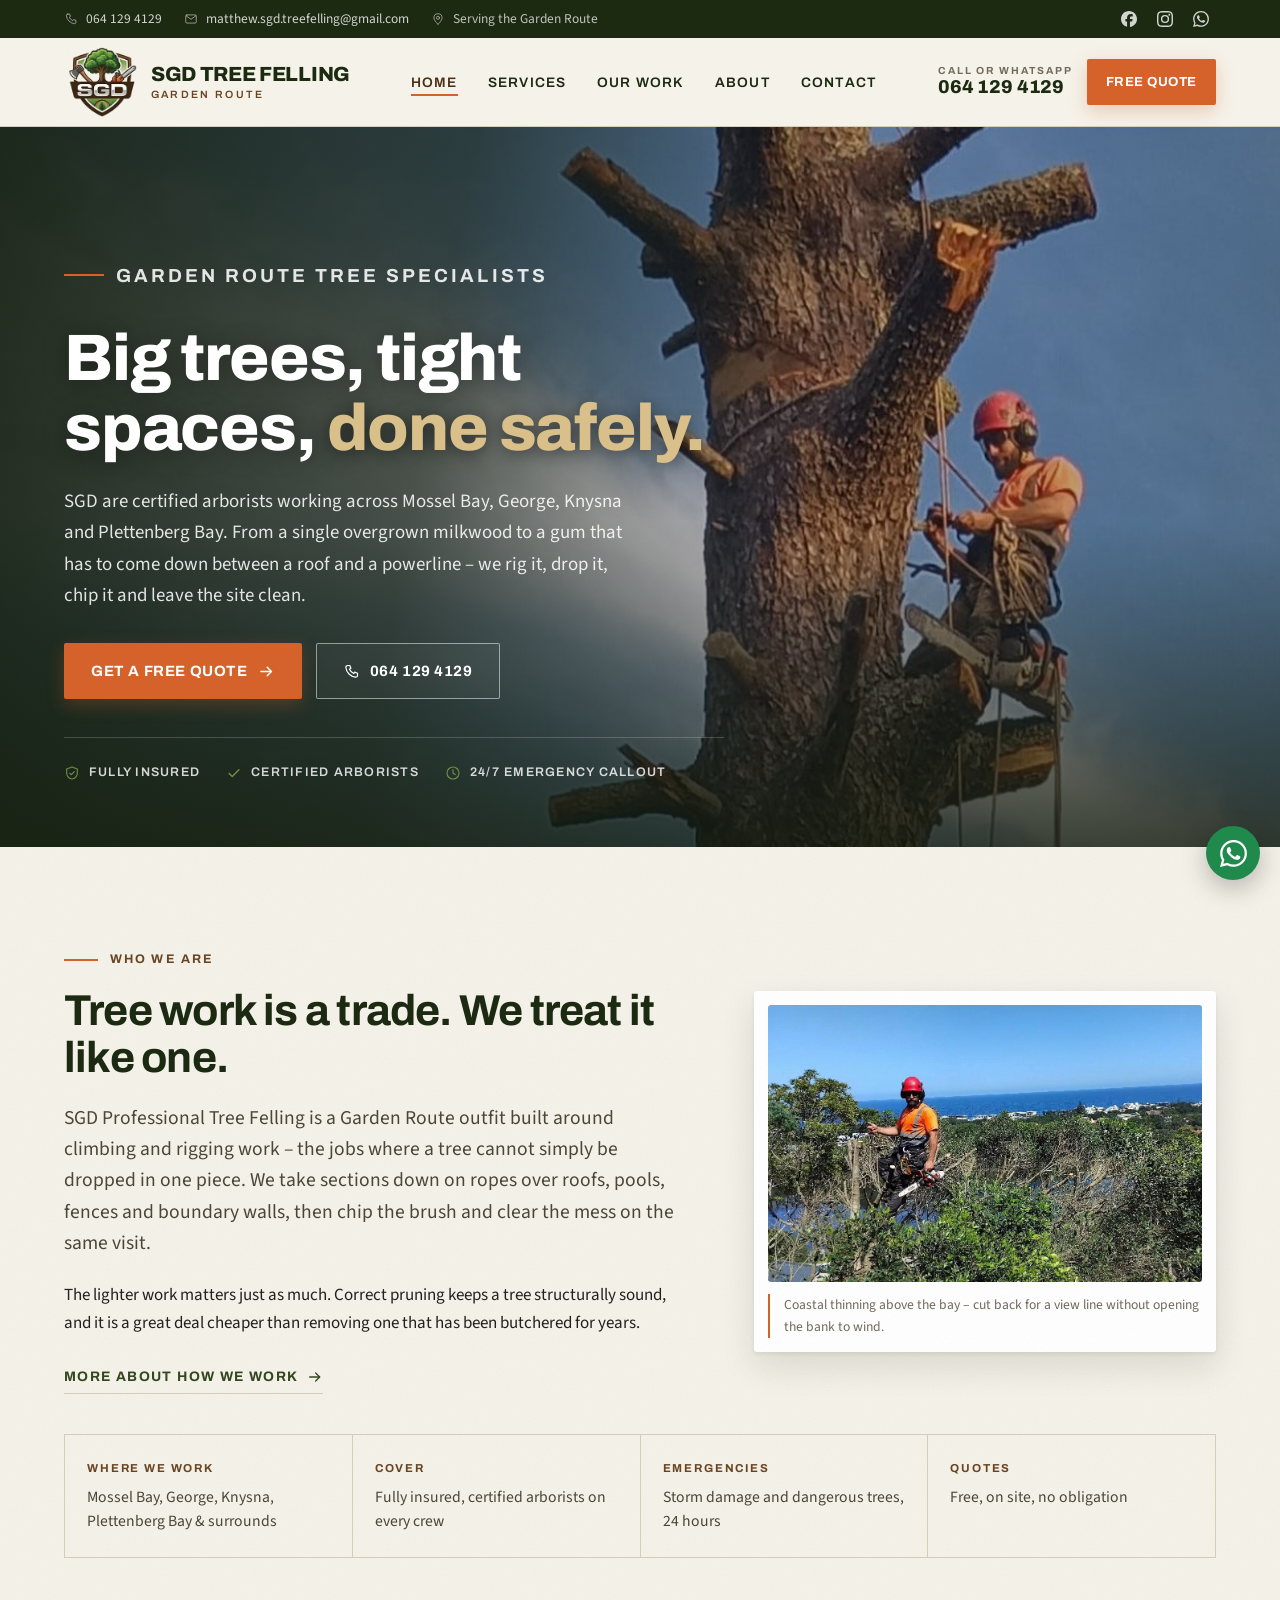
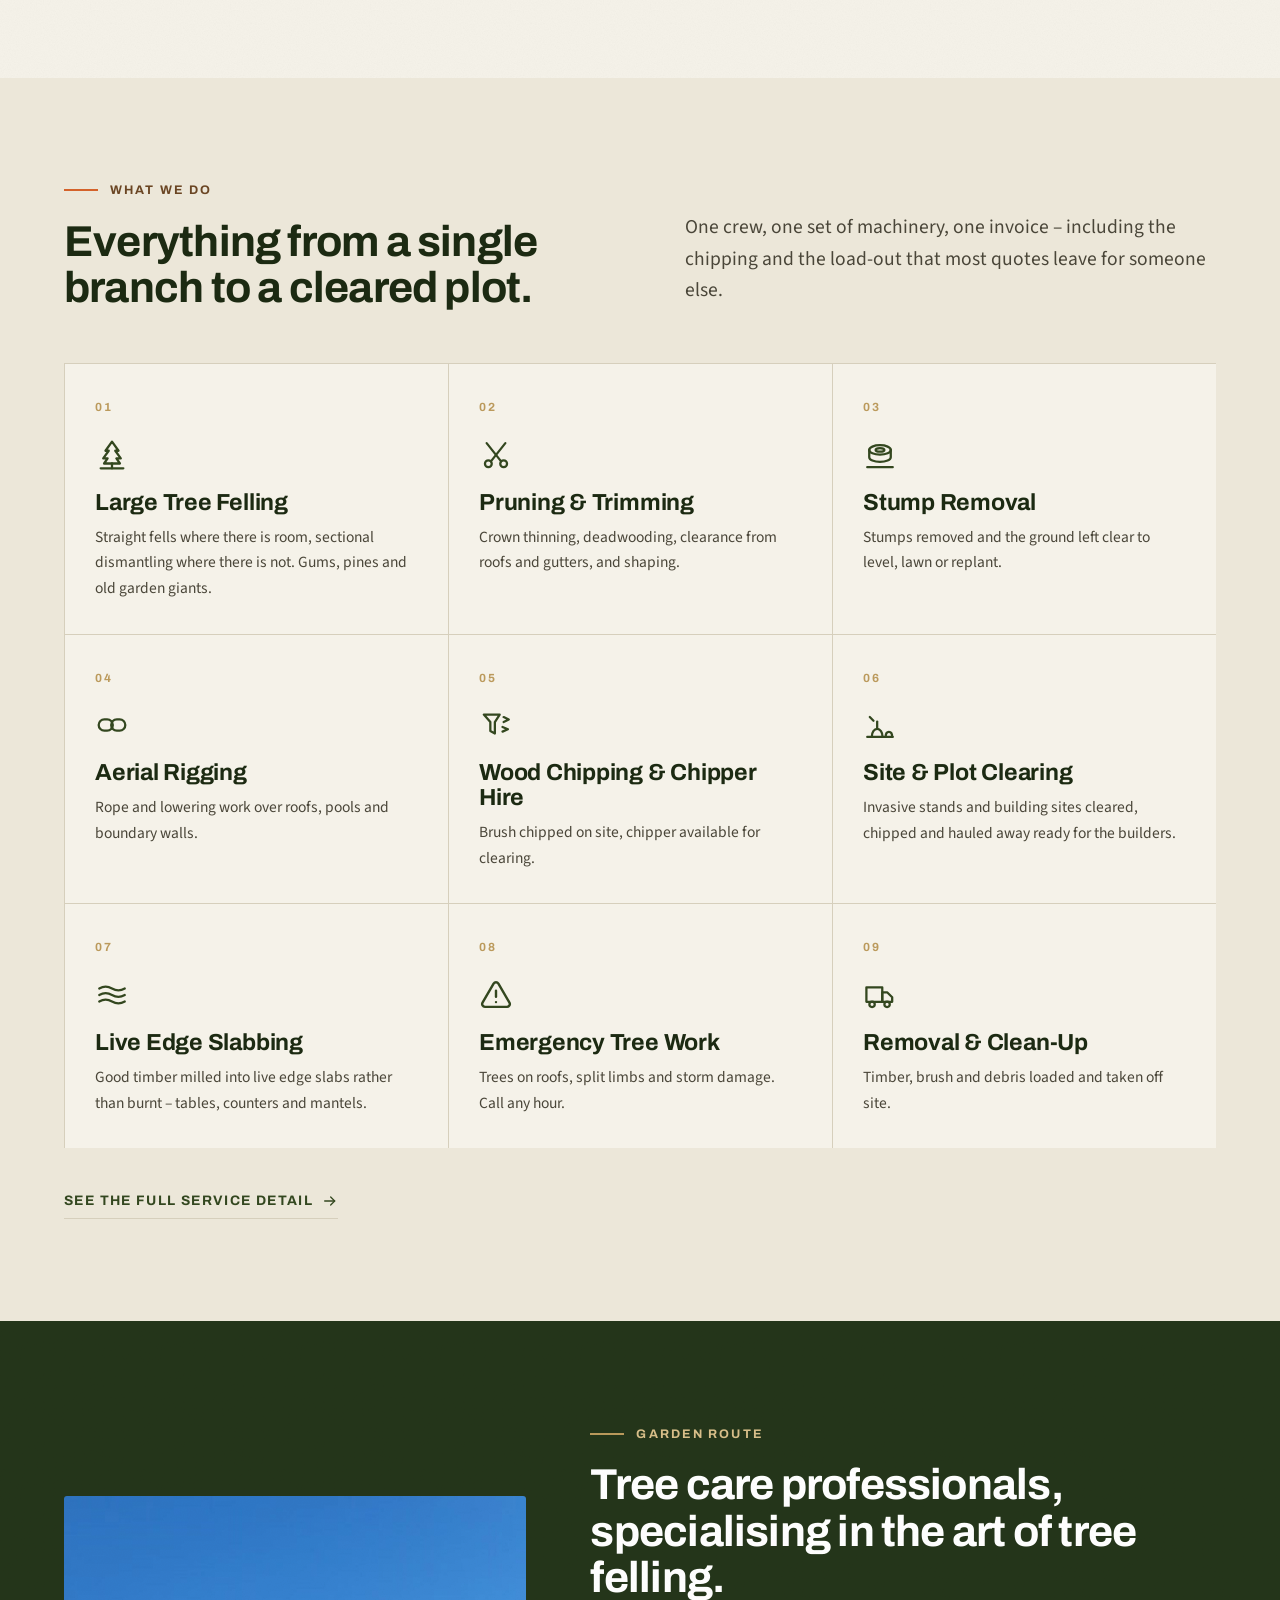
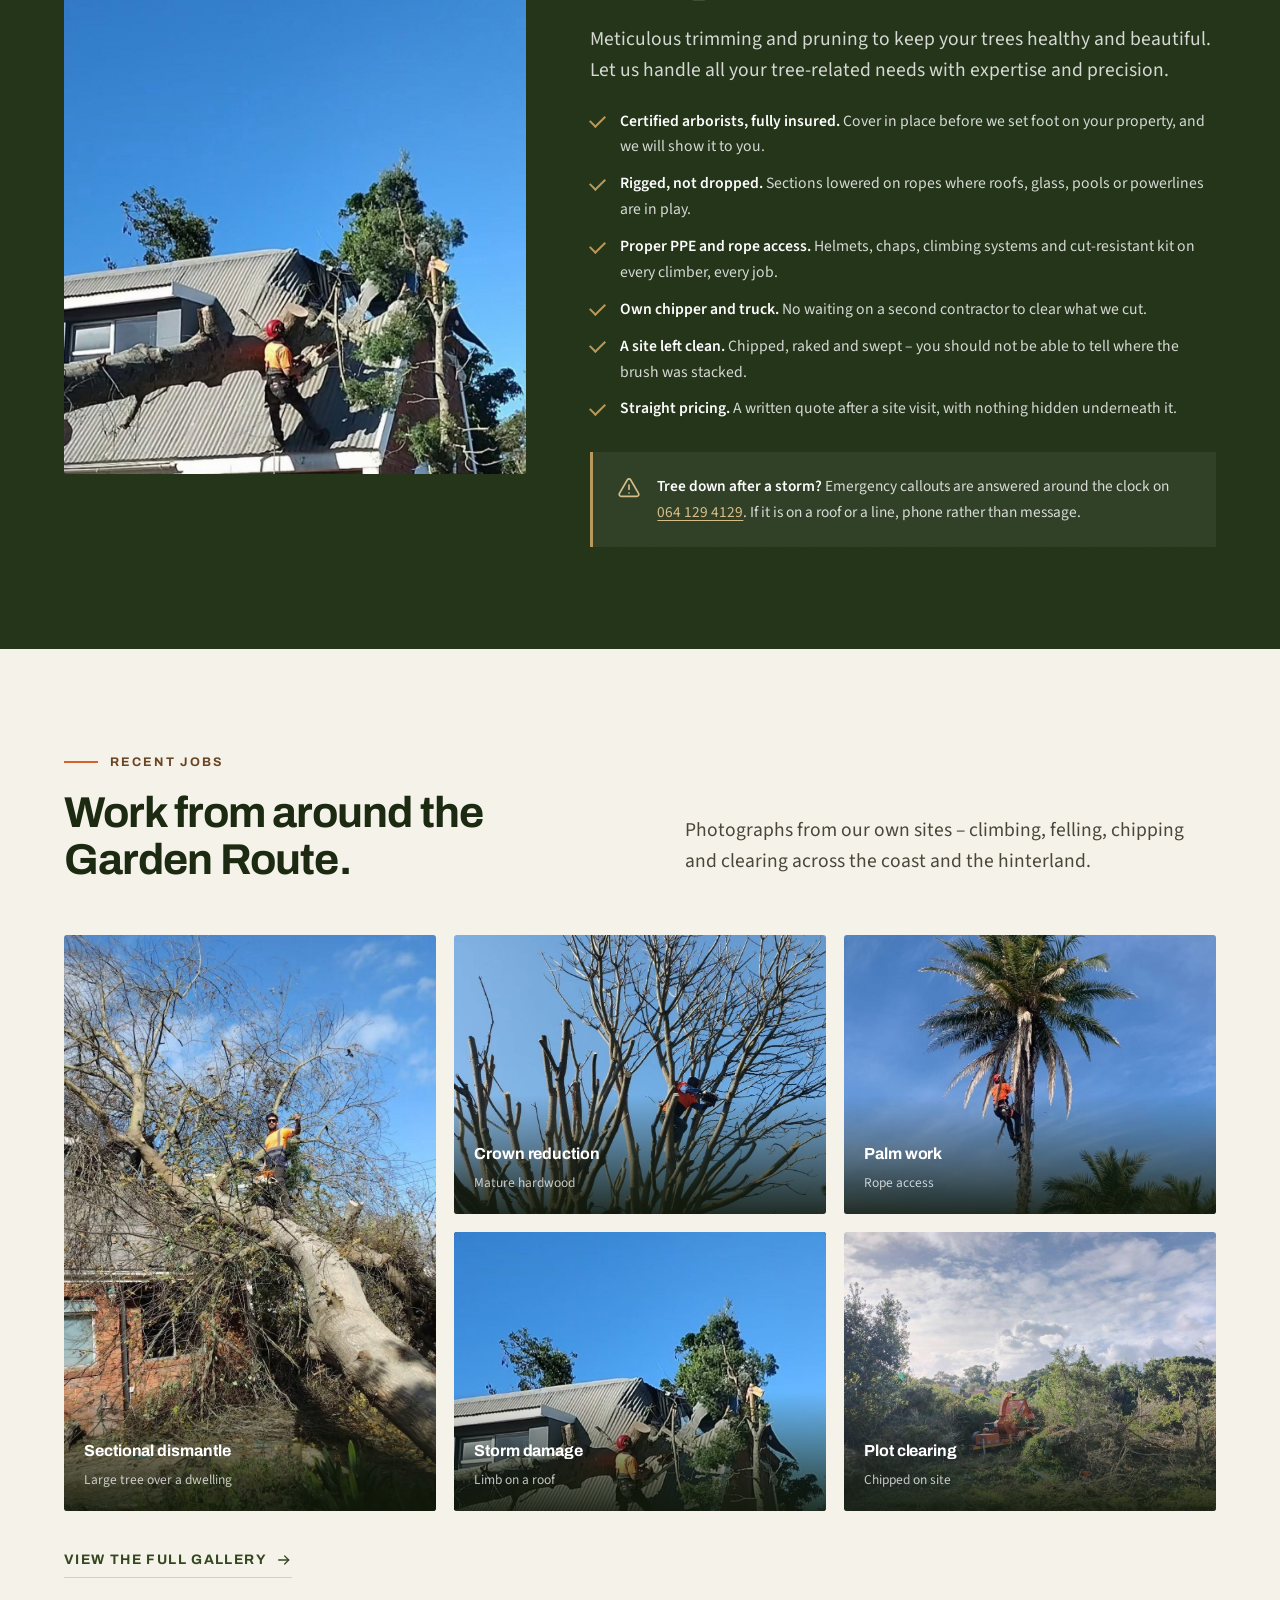
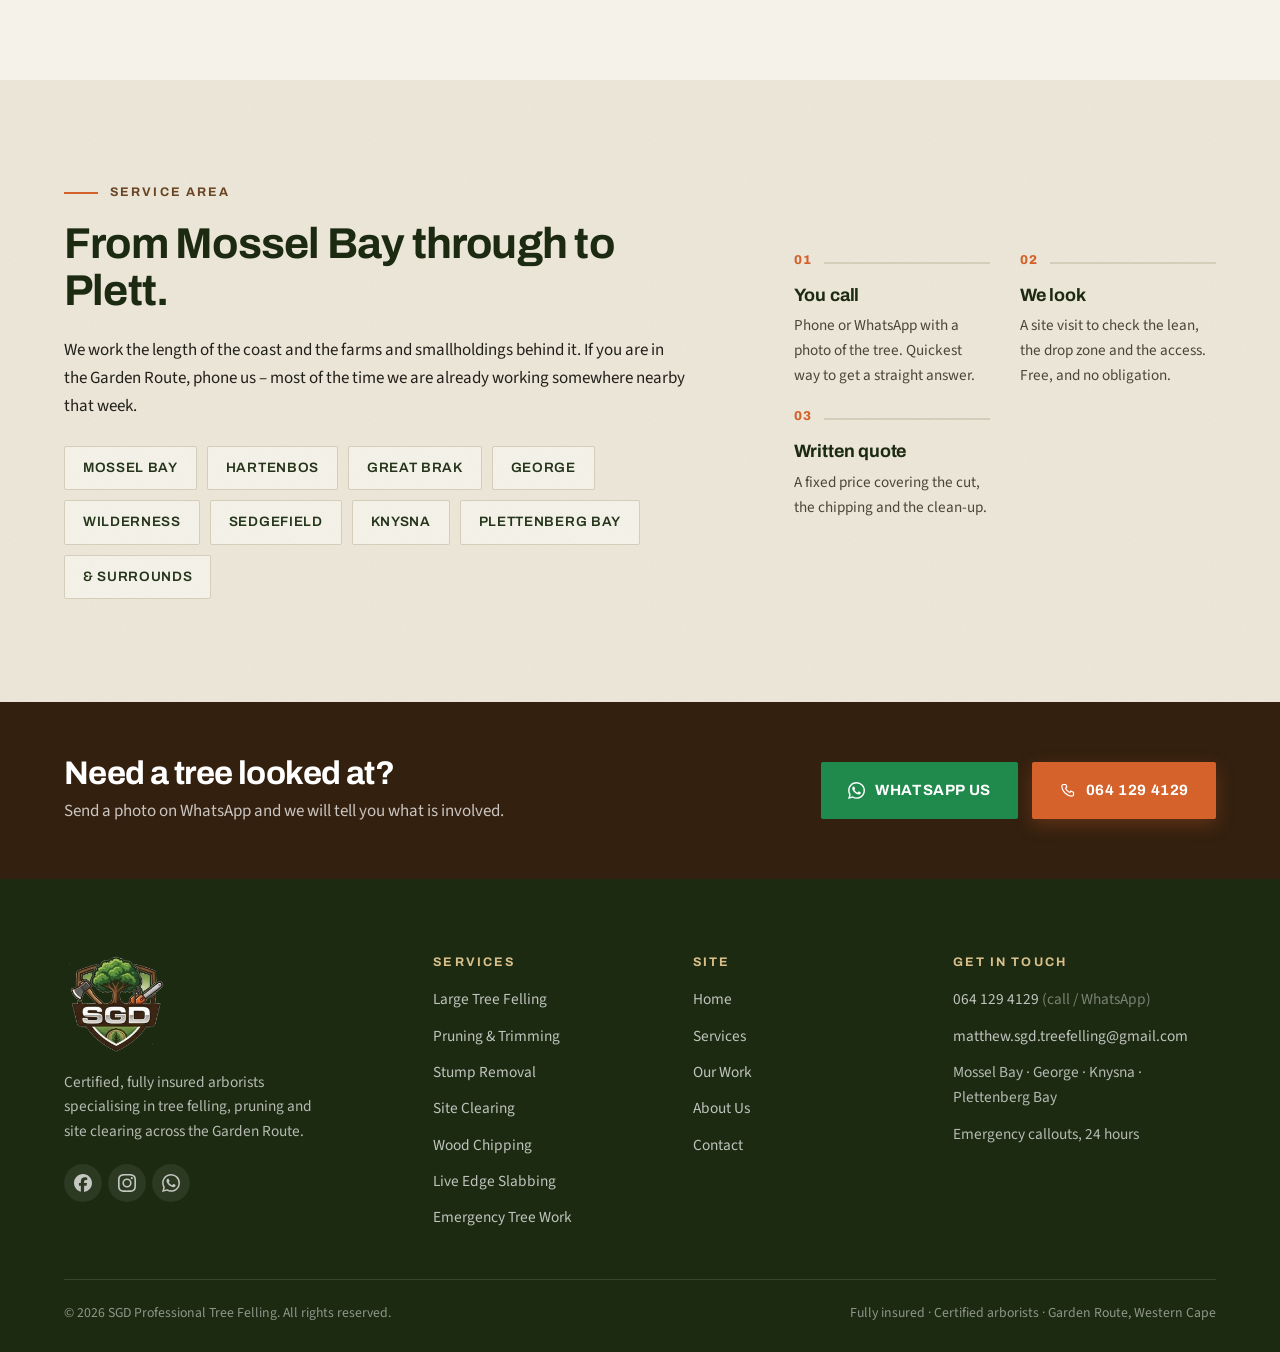
==== commit 3c630e50: "Revise homepage copy and replace the hero photograph Client copy review: - Trim explanatory clauses " ====
--- a/index.html
+++ b/index.html
@@ -12,7 +12,7 @@
 <meta property="og:type" content="website">
 <meta property="og:title" content="SGD Professional Tree Felling &ndash; Garden Route">
 <meta property="og:description" content="Certified, fully insured arborists. Tree felling, pruning, stump removal and emergency tree work across the Garden Route.">
-<meta property="og:image" content="assets/img/hero-arborist.jpg">
+<meta property="og:image" content="assets/img/hero-climber.jpg">
 <meta property="og:locale" content="en_ZA">
 
 <link rel="preconnect" href="https://fonts.googleapis.com">
@@ -178,7 +178,7 @@
   <!-- =============================== Hero ============================== -->
   <section class="hero">
     <div class="hero__media">
-      <img src="assets/img/hero-arborist.jpg" alt="SGD arborist with chainsaw and full safety gear standing on a freshly cut stump above the Garden Route coastline" width="1376" height="768" fetchpriority="high">
+      <img src="assets/img/hero-climber.jpg" alt="SGD climber roped into a tall trunk, sectioning it down limb by limb against a clear sky" width="1400" height="700" fetchpriority="high">
     </div>
     <div class="shell">
       <div class="hero__content">
@@ -205,9 +205,8 @@
         <div data-reveal>
           <p class="eyebrow">Who we are</p>
           <h2>Tree work is a trade. We treat it like one.</h2>
-          <p class="lede">Every job starts the same way: someone walks the site and looks at the lean, the wind, what is underneath the tree and what the client actually wants to end up with.</p>
-          <p>SGD Professional Tree Felling is a Garden Route outfit built around climbing and rigging work &ndash; the jobs where a tree cannot simply be dropped in one piece. We take sections down on ropes over roofs, pools, fences and boundary walls, then chip the brush and clear the mess on the same visit.</p>
-          <p>The lighter work matters just as much. Correct pruning keeps a tree structurally sound and looking like a tree instead of a hat-stand, and it is a great deal cheaper than removing one that has been butchered for years.</p>
+          <p class="lede">SGD Professional Tree Felling is a Garden Route outfit built around climbing and rigging work &ndash; the jobs where a tree cannot simply be dropped in one piece. We take sections down on ropes over roofs, pools, fences and boundary walls, then chip the brush and clear the mess on the same visit.</p>
+          <p>The lighter work matters just as much. Correct pruning keeps a tree structurally sound, and it is a great deal cheaper than removing one that has been butchered for years.</p>
           <div class="btn-row" style="margin-top:28px">
             <a class="arrow-link" href="about.html">More about how we work <svg><use href="#i-arrow"></use></svg></a>
           </div>
@@ -261,49 +260,49 @@
           <span class="service__no">02</span>
           <svg class="service__icon"><use href="#i-prune"></use></svg>
           <h3>Pruning &amp; Trimming</h3>
-          <p>Crown thinning, deadwooding, clearance from roofs and gutters, shaping &ndash; cut at the collar so the wound closes properly.</p>
+          <p>Crown thinning, deadwooding, clearance from roofs and gutters, and shaping.</p>
         </article>
         <article class="service">
           <span class="service__no">03</span>
           <svg class="service__icon"><use href="#i-stump"></use></svg>
           <h3>Stump Removal</h3>
-          <p>Stumps ground out below grade so you can lawn, pave or plant over the spot instead of working around it.</p>
+          <p>Stumps removed and the ground left clear to level, lawn or replant.</p>
         </article>
         <article class="service">
           <span class="service__no">04</span>
           <svg class="service__icon"><use href="#i-rig"></use></svg>
           <h3>Aerial Rigging</h3>
-          <p>Rope and lowering work over roofs, pools and boundary walls. Nothing free-falls where it can do damage.</p>
+          <p>Rope and lowering work over roofs, pools and boundary walls.</p>
         </article>
         <article class="service">
           <span class="service__no">05</span>
           <svg class="service__icon"><use href="#i-chip"></use></svg>
           <h3>Wood Chipping &amp; Chipper Hire</h3>
-          <p>Brush chipped on site and removed, or keep the chips for mulch. Chipper hire available for your own clearing jobs.</p>
+          <p>Brush chipped on site, chipper available for clearing.</p>
         </article>
         <article class="service">
           <span class="service__no">06</span>
           <svg class="service__icon"><use href="#i-clear"></use></svg>
           <h3>Site &amp; Plot Clearing</h3>
-          <p>Overgrown erven, invasive stands and building sites cleared, stacked and hauled away ready for the builders.</p>
+          <p>Invasive stands and building sites cleared, chipped and hauled away ready for the builders.</p>
         </article>
         <article class="service">
           <span class="service__no">07</span>
           <svg class="service__icon"><use href="#i-slab"></use></svg>
           <h3>Live Edge Slabbing</h3>
-          <p>Good timber milled into live edge slabs rather than burnt &ndash; tables, counters and mantels out of your own tree.</p>
+          <p>Good timber milled into live edge slabs rather than burnt &ndash; tables, counters and mantels.</p>
         </article>
         <article class="service">
           <span class="service__no">08</span>
           <svg class="service__icon"><use href="#i-alert"></use></svg>
           <h3>Emergency Tree Work</h3>
-          <p>Trees on roofs, split limbs and storm damage. Call any hour &ndash; we make it safe first, then deal with the clean-up.</p>
+          <p>Trees on roofs, split limbs and storm damage. Call any hour.</p>
         </article>
         <article class="service">
           <span class="service__no">09</span>
           <svg class="service__icon"><use href="#i-truck"></use></svg>
           <h3>Removal &amp; Clean-Up</h3>
-          <p>Timber, brush and debris loaded and taken off site. We rake down before we leave &ndash; that part is not an extra.</p>
+          <p>Timber, brush and debris loaded and taken off site.</p>
         </article>
       </div>
 
@@ -321,9 +320,9 @@
           <img src="assets/img/work/work-roof-rigging.jpg" alt="Arborist roped in, sectioning a large limb lying across a corrugated iron roof" width="1080" height="1441" loading="lazy">
         </figure>
         <div data-reveal data-reveal-delay="100">
-          <p class="eyebrow">Why SGD</p>
-          <h2>The difference is what happens before the saw starts.</h2>
-          <p class="lede">Anyone can drop a tree in an open field. The skill is in the ones surrounded by things that must not get hit.</p>
+          <p class="eyebrow">Garden Route</p>
+          <h2>Tree care professionals, specialising in the art of tree felling.</h2>
+          <p class="lede">Meticulous trimming and pruning to keep your trees healthy and beautiful. Let us handle all your tree-related needs with expertise and precision.</p>
           <ul class="tick-list">
             <li><strong>Certified arborists, fully insured.</strong> Cover in place before we set foot on your property, and we will show it to you.</li>
             <li><strong>Rigged, not dropped.</strong> Sections lowered on ropes where roofs, glass, pools or powerlines are in play.</li>
@@ -388,7 +387,7 @@
         <div data-reveal>
           <p class="eyebrow">Service area</p>
           <h2>From Mossel Bay through to Plett.</h2>
-          <p>We cover the length of the Garden Route and the farms and smallholdings behind it. If you are just outside the towns below, phone anyway &ndash; most of the time we are already working somewhere nearby that week.</p>
+          <p>We work the length of the coast and the farms and smallholdings behind it. If you are in the Garden Route, phone us &ndash; most of the time we are already working somewhere nearby that week.</p>
           <ul class="area-list" style="margin-top:26px">
             <li>Mossel Bay</li>
             <li>Hartenbos</li>
@@ -414,10 +413,6 @@
             <h3>Written quote</h3>
             <p>A fixed price covering the cut, the chipping and the clean-up.</p>
           </li>
-          <li>
-            <h3>The job</h3>
-            <p>Crew, ropes and chipper on site. We rake down and you walk it with us before we leave.</p>
-          </li>
         </ol>
       </div>
     </div>
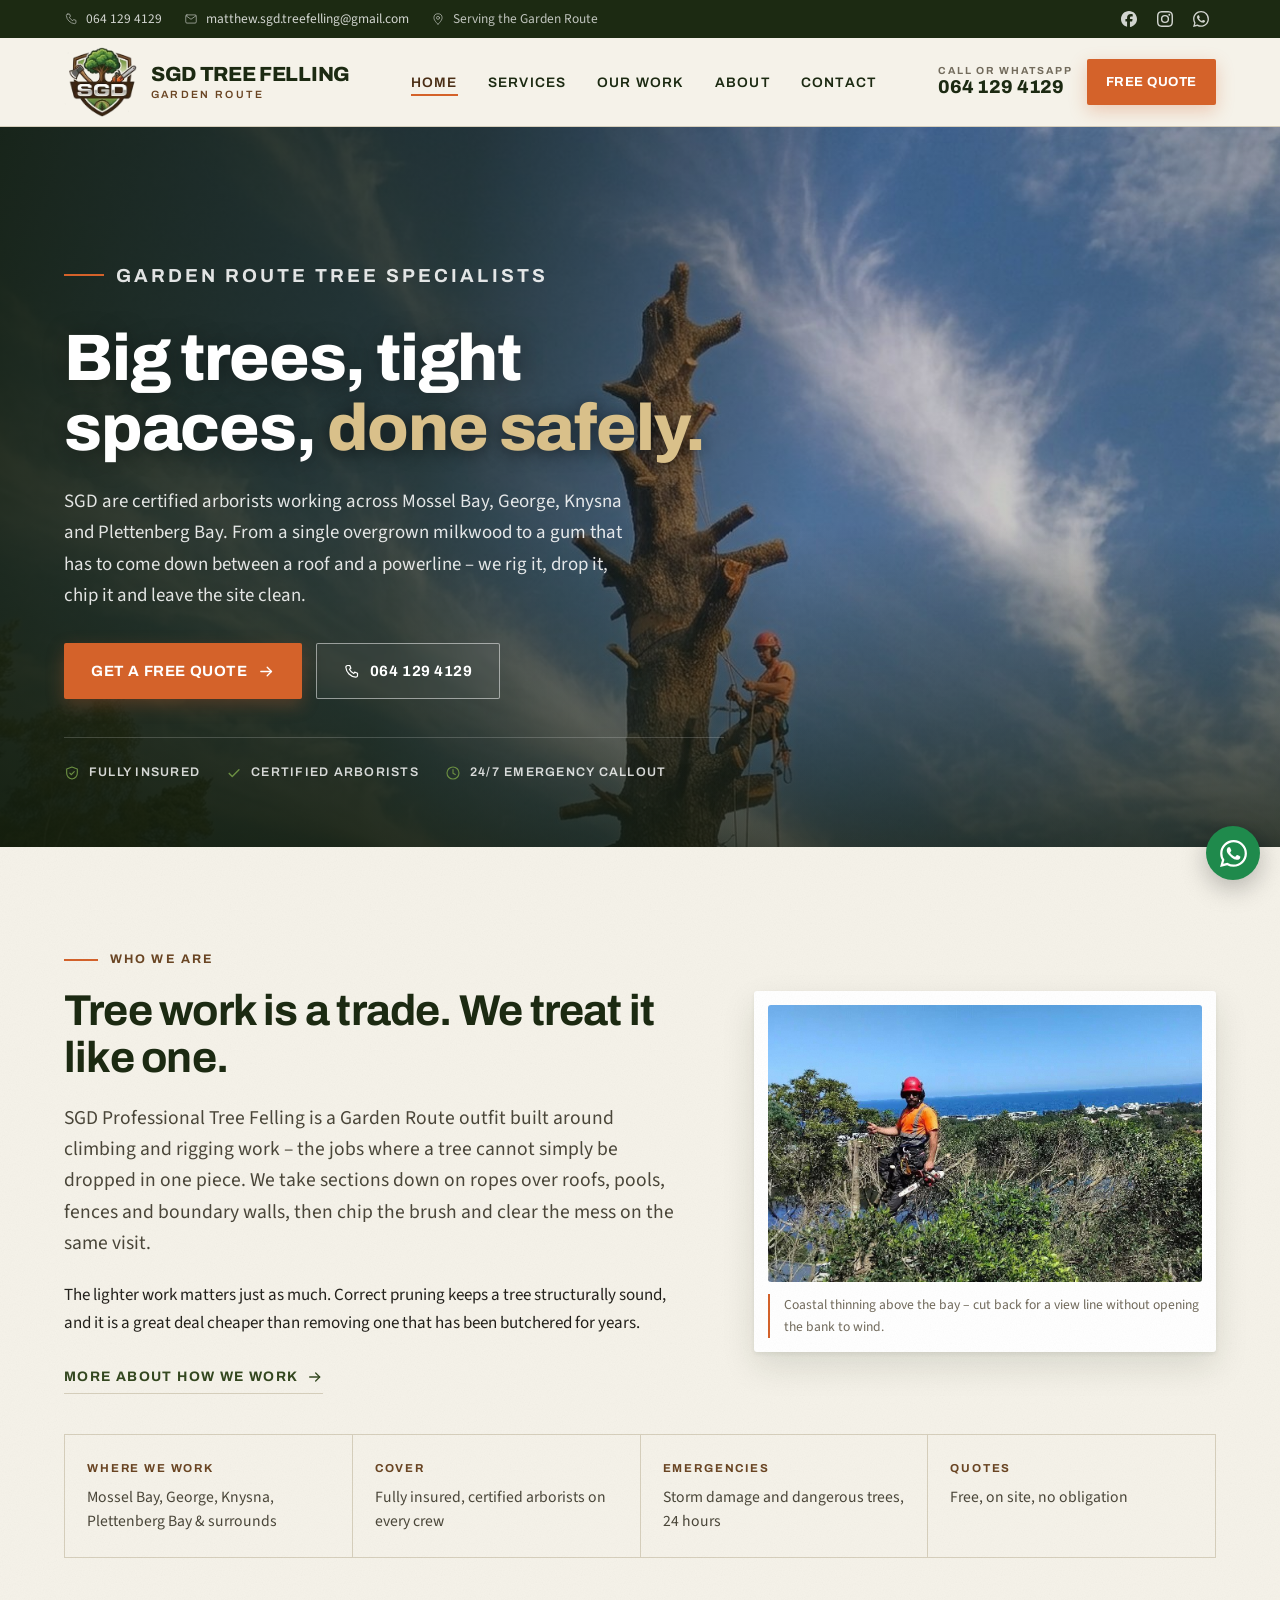
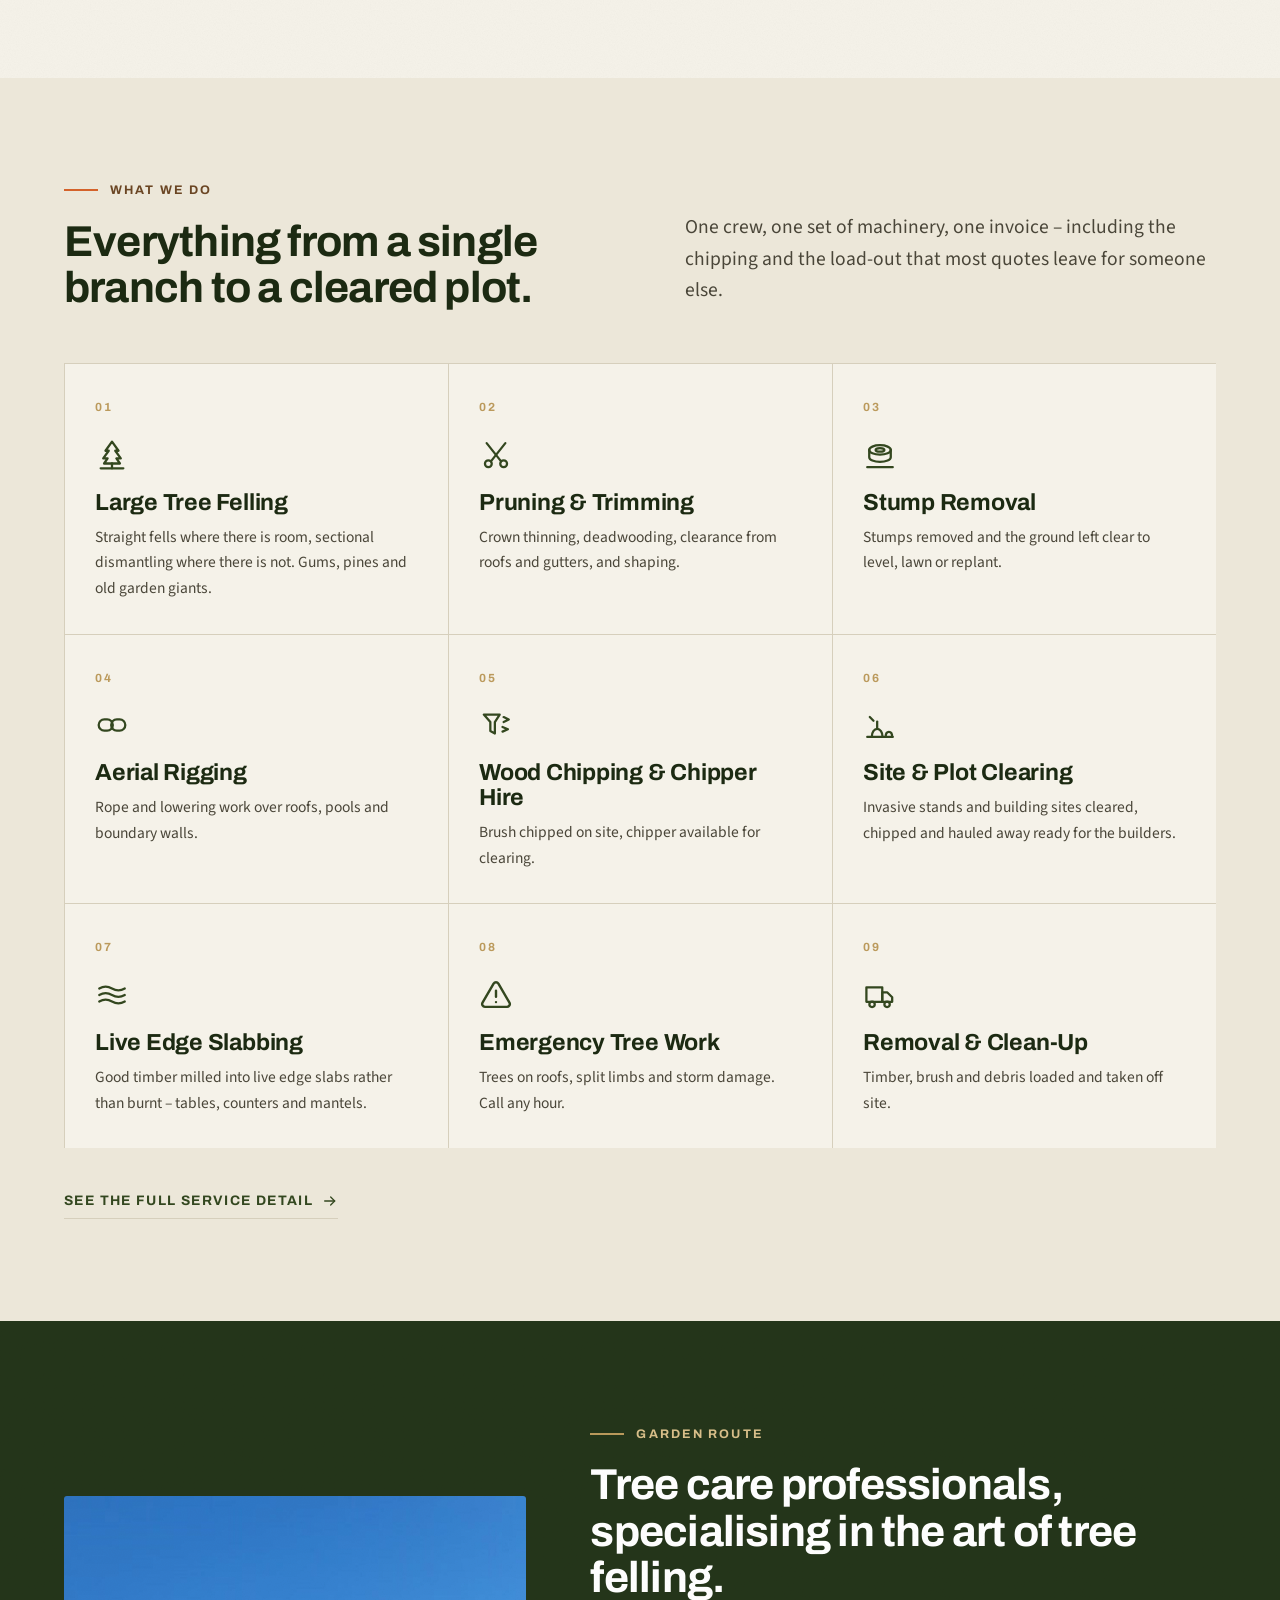
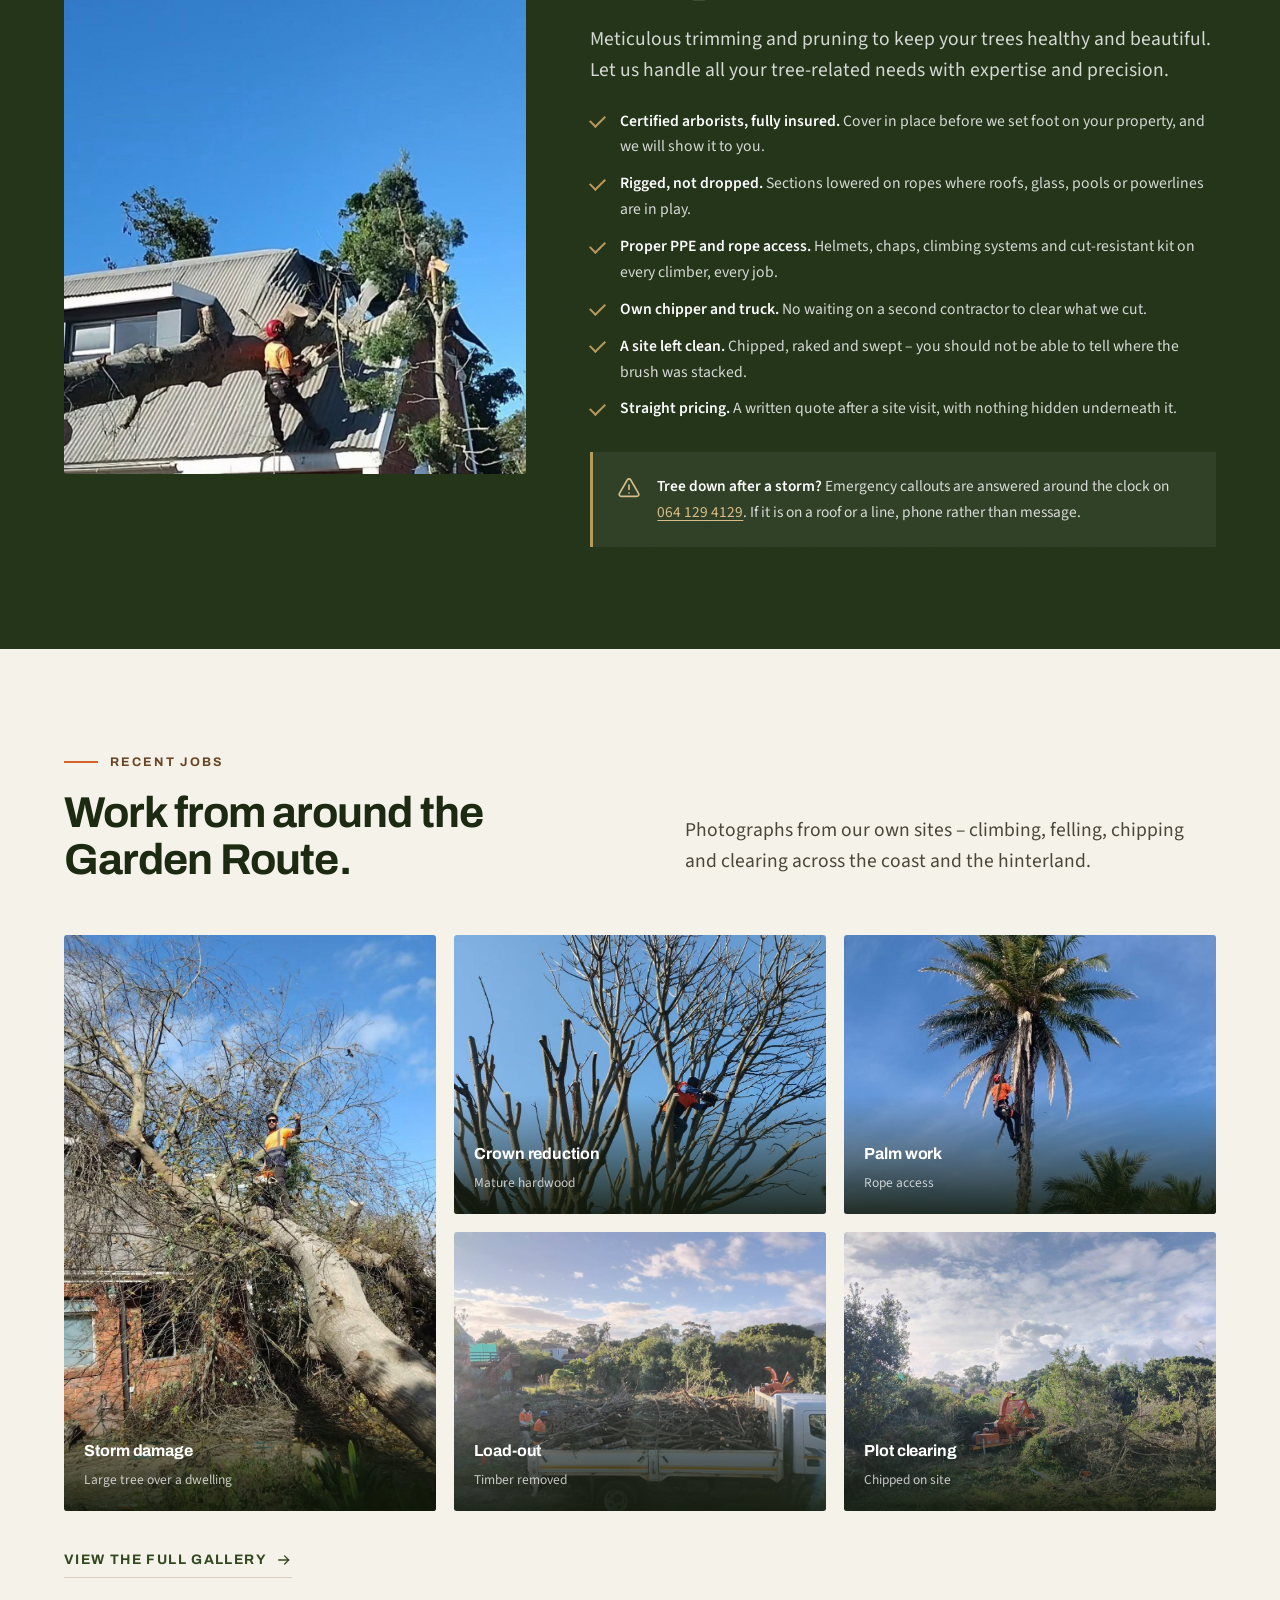
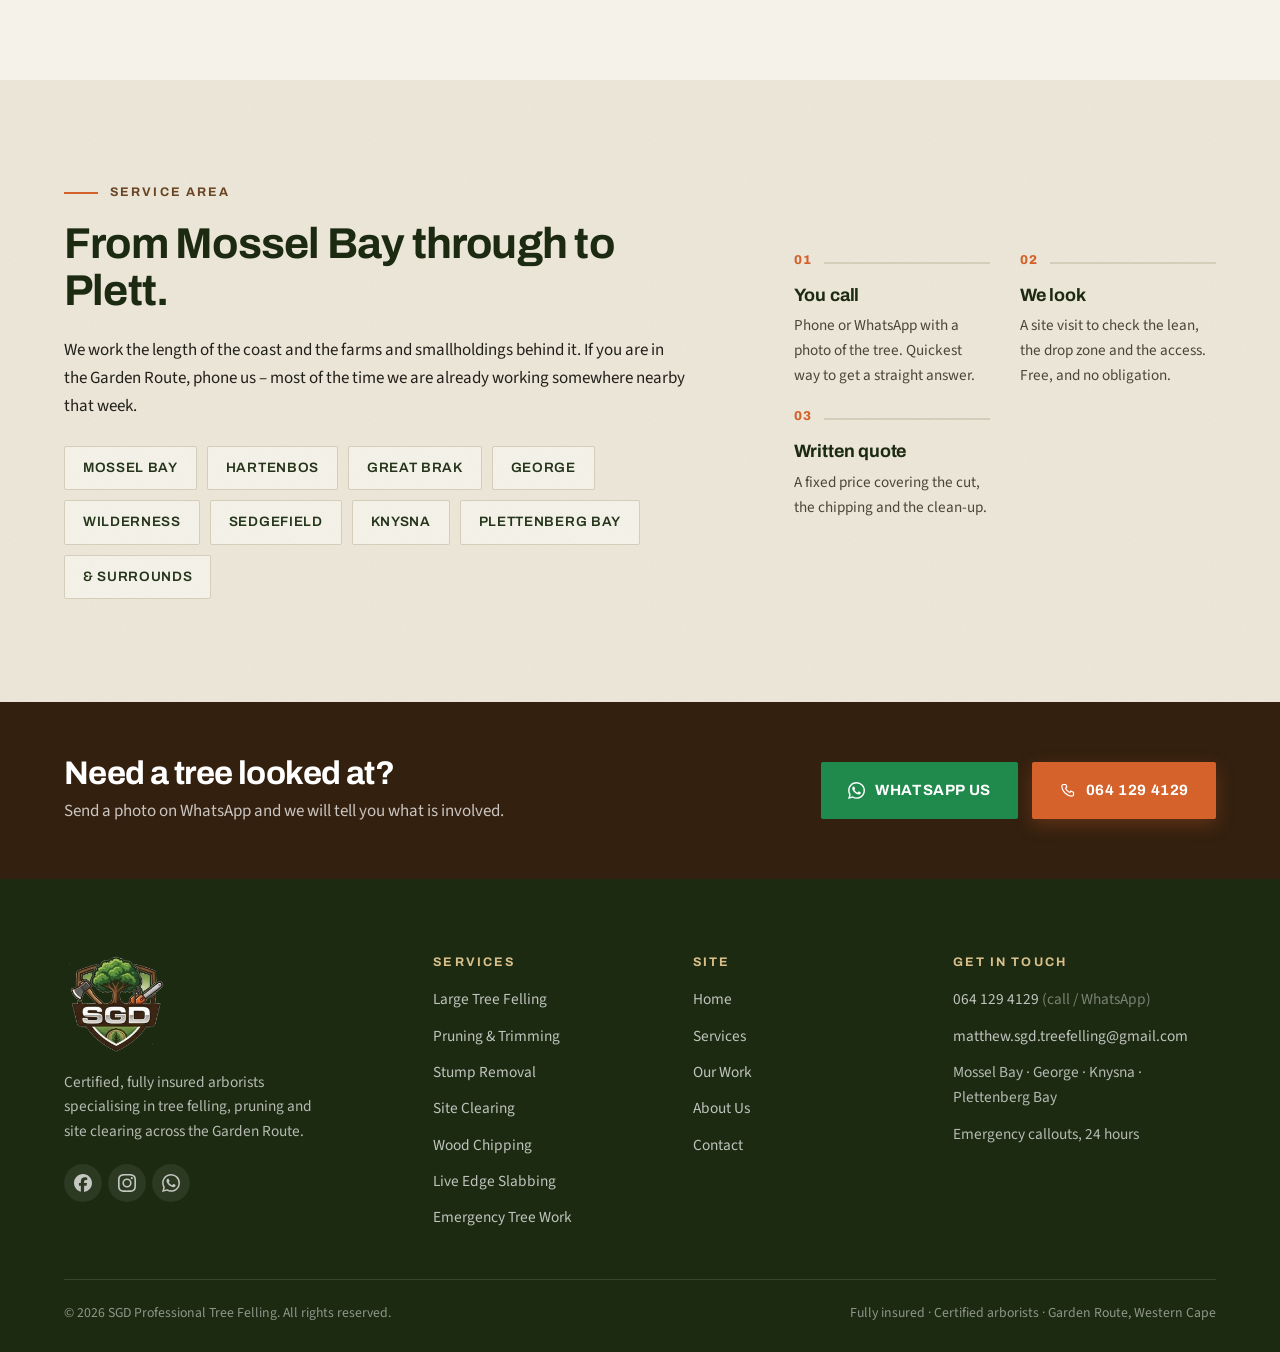
==== commit 2d38401c: "Retitle the lead work photo and use the new landing photograph - Title the large tree-over-a-dwellin" ====
--- a/index.html
+++ b/index.html
@@ -178,7 +178,7 @@
   <!-- =============================== Hero ============================== -->
   <section class="hero">
     <div class="hero__media">
-      <img src="assets/img/hero-climber.jpg" alt="SGD climber roped into a tall trunk, sectioning it down limb by limb against a clear sky" width="1400" height="700" fetchpriority="high">
+      <img src="assets/img/hero-climber.jpg" alt="SGD climber roped into a tall trunk, sectioning it down limb by limb against a clear sky" width="1400" height="728" fetchpriority="high">
     </div>
     <div class="shell">
       <div class="hero__content">
@@ -352,9 +352,9 @@
       </div>
 
       <div class="work-grid" data-reveal>
-        <button class="work-card work-card--tall" data-lightbox data-caption="Sectional dismantling over a house &ndash; limbs cut and lowered rather than dropped.">
-          <img src="assets/img/work/work-large-fell.jpg" alt="Arborist standing on a large felled trunk that has been lowered clear of a brick house" width="1080" height="1440" loading="lazy">
-          <span class="work-card__meta"><strong>Sectional dismantle</strong><span>Large tree over a dwelling</span></span>
+        <button class="work-card work-card--tall" data-lightbox data-caption="Storm damage &ndash; a large tree down across a dwelling, sectioned and lowered clear of the roof.">
+          <img src="assets/img/work/work-large-fell.jpg" alt="Arborist on a large storm-felled trunk lying across a brick house" width="1080" height="1440" loading="lazy">
+          <span class="work-card__meta"><strong>Storm damage</strong><span>Large tree over a dwelling</span></span>
         </button>
         <button class="work-card" data-lightbox data-caption="Crown reduction on a mature tree, cut back to sound growth points.">
           <img src="assets/img/work/work-crown-reduction.jpg" alt="Climber high in a bare crown reducing heavy limbs with a chainsaw against a blue sky" width="1080" height="1080" loading="lazy">
@@ -364,9 +364,9 @@
           <img src="assets/img/work/work-palm-climb.jpg" alt="Climber working up the trunk of a tall palm on ropes" width="1080" height="1080" loading="lazy">
           <span class="work-card__meta"><strong>Palm work</strong><span>Rope access</span></span>
         </button>
-        <button class="work-card" data-lightbox data-caption="Limb lying across a corrugated roof, cut into pieces small enough to hand down.">
-          <img src="assets/img/work/work-roof-rigging.jpg" alt="Arborist cutting a large limb resting on a corrugated iron roof" width="1080" height="1441" loading="lazy" style="object-position:50% 74%">
-          <span class="work-card__meta"><strong>Storm damage</strong><span>Limb on a roof</span></span>
+        <button class="work-card" data-lightbox data-caption="Timber loaded and hauled off site the same day the tree came down.">
+          <img src="assets/img/work/work-removal-truck.jpg" alt="Crew loading cut timber onto a flatbed truck with the chipper alongside" width="1400" height="788" loading="lazy">
+          <span class="work-card__meta"><strong>Load-out</strong><span>Timber removed</span></span>
         </button>
         <button class="work-card" data-lightbox data-caption="Overgrown plot cleared and chipped ahead of building work.">
           <img src="assets/img/work/work-site-clearing.jpg" alt="Wood chipper working on a plot being cleared of dense bush" width="1400" height="788" loading="lazy">
--- a/css/styles.css
+++ b/css/styles.css
@@ -539,7 +539,7 @@
     width: 100%;
     height: 100%;
     object-fit: cover;
-    object-position: 58% 42%;
+    object-position: 52% 100%;
 }
 .hero__media::after {
     content: "";
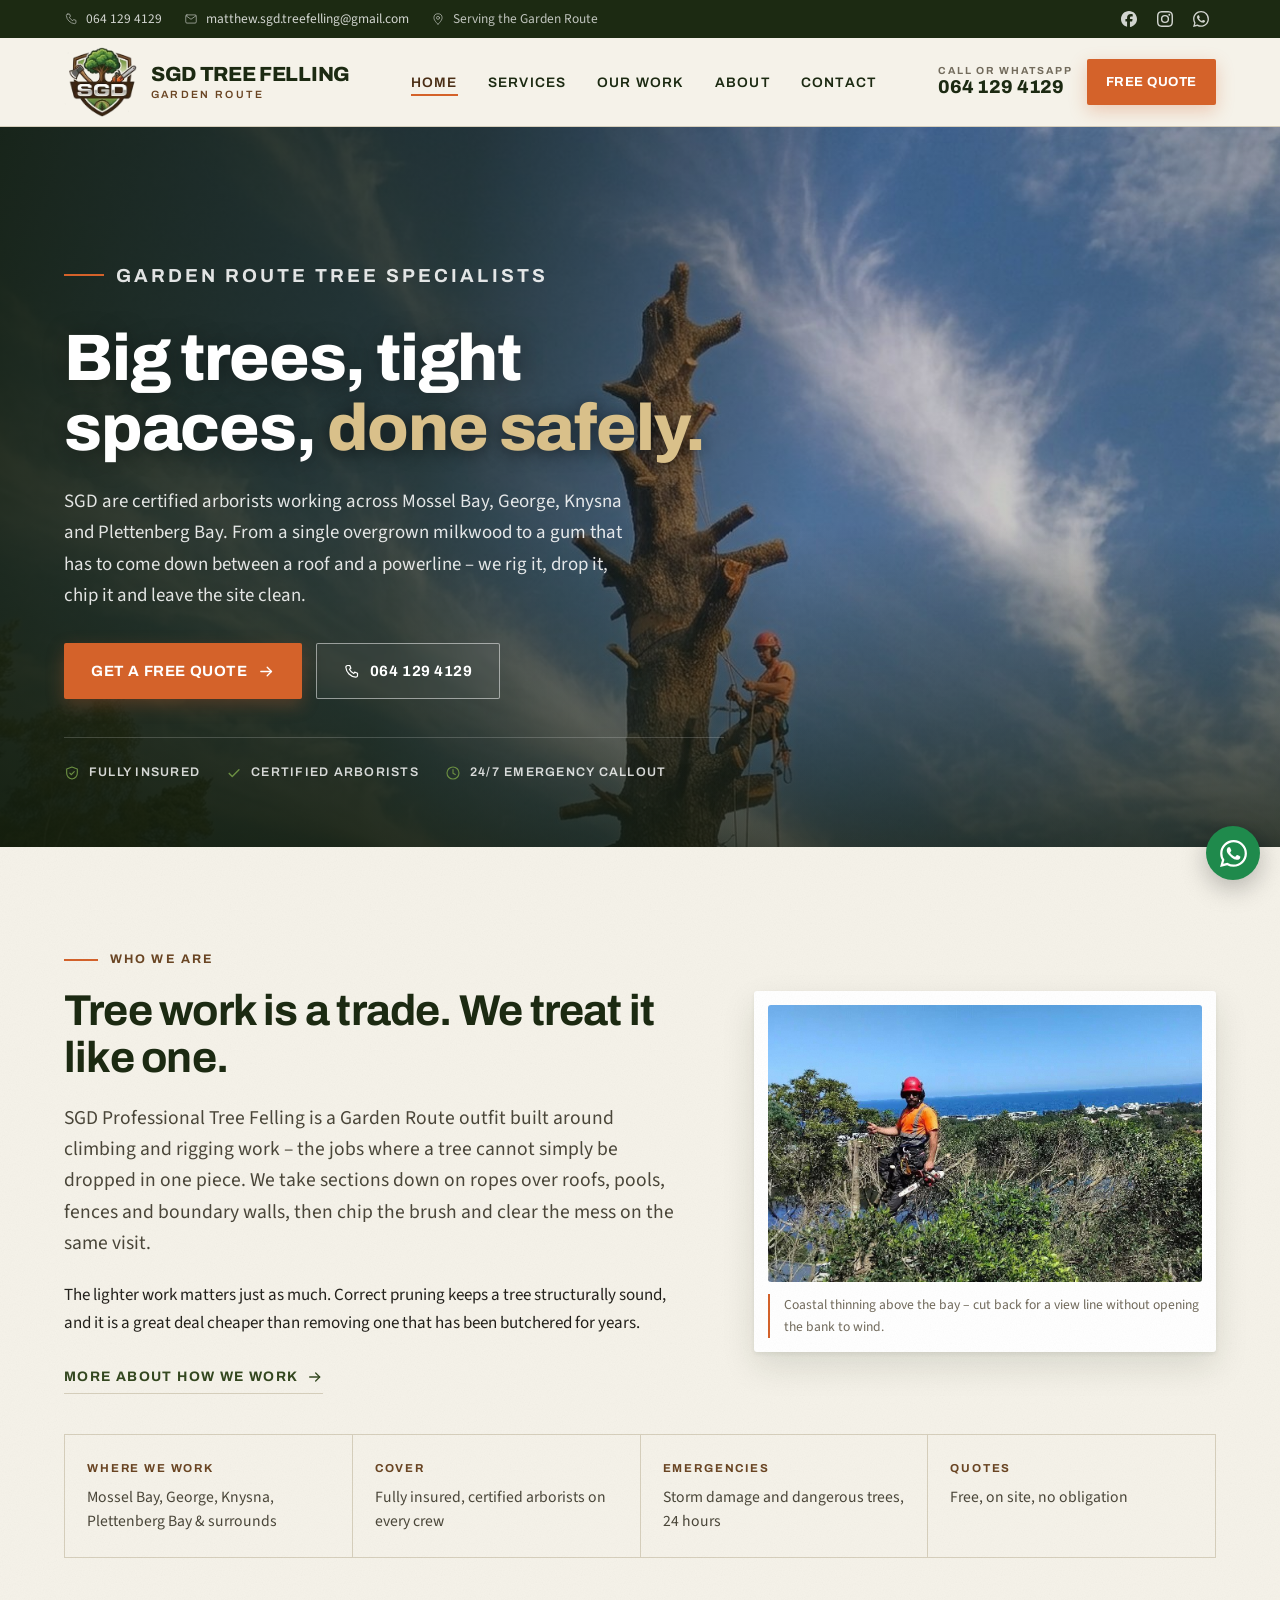
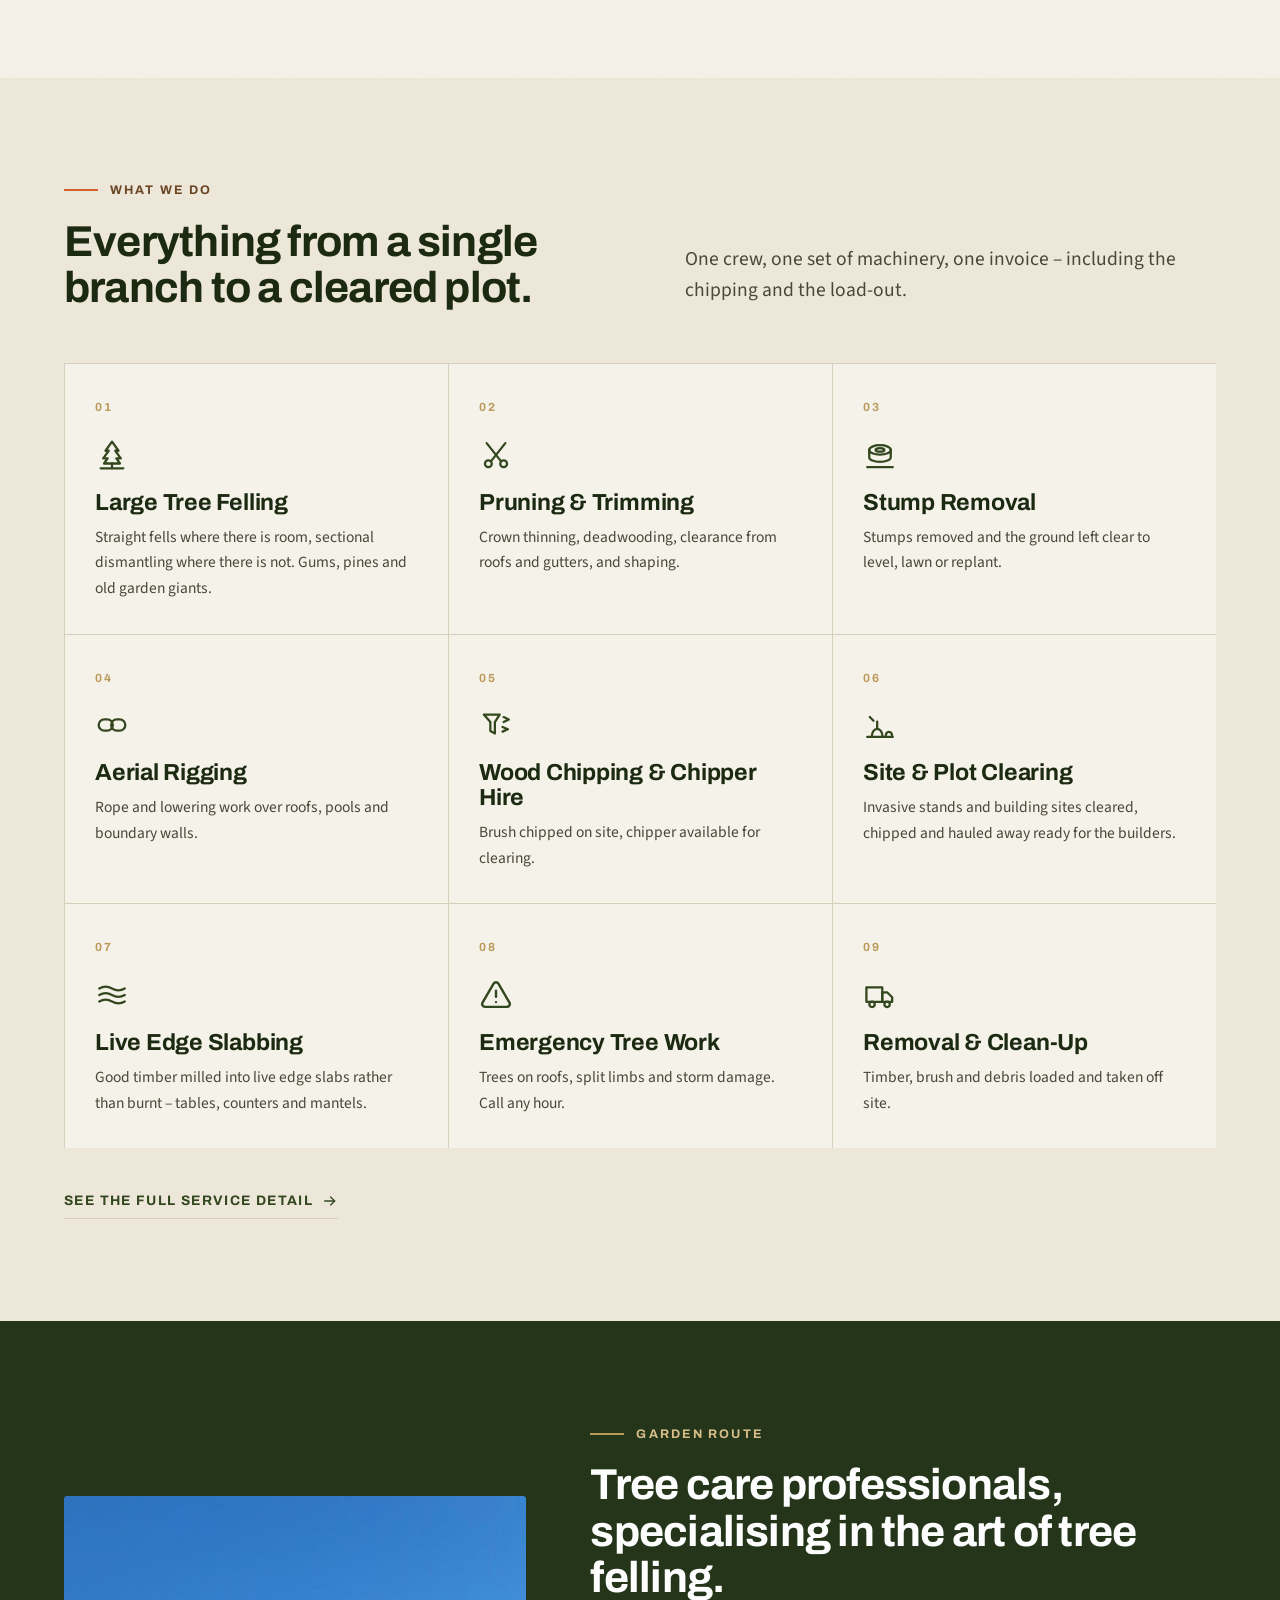
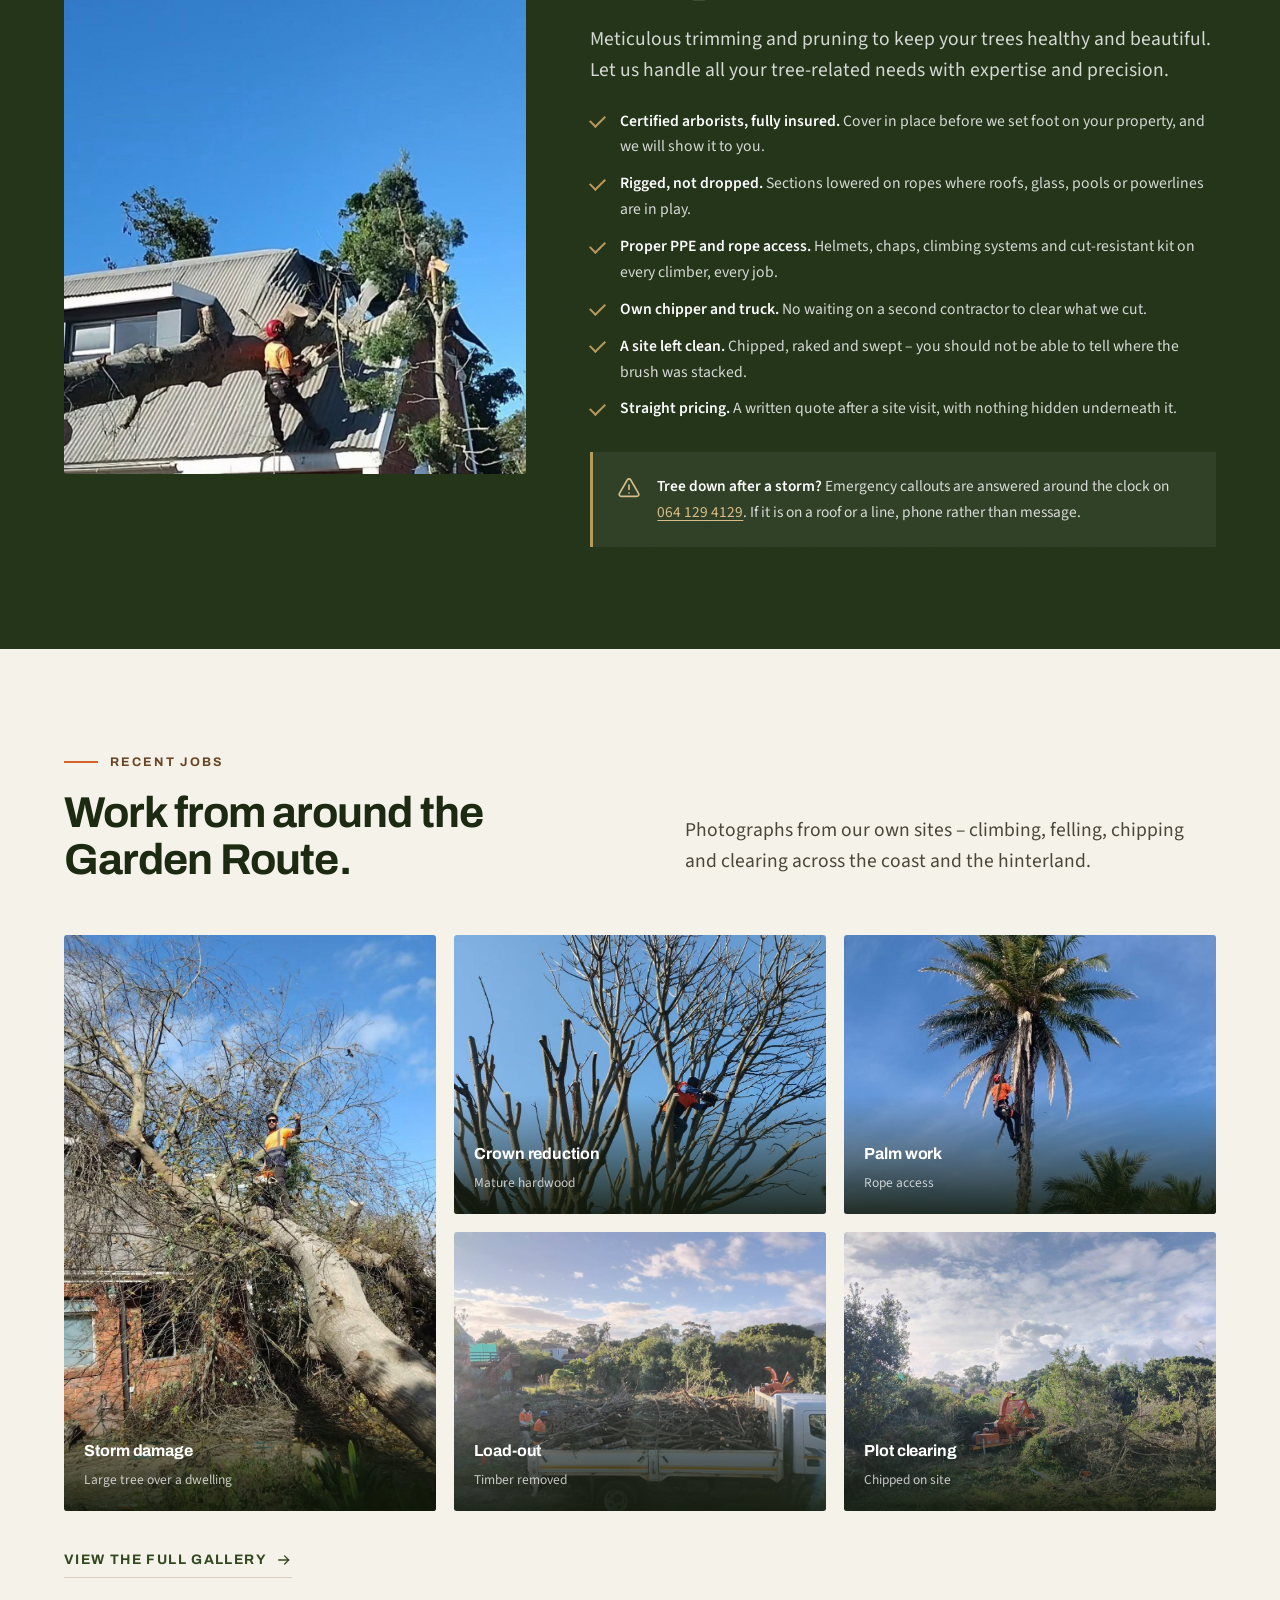
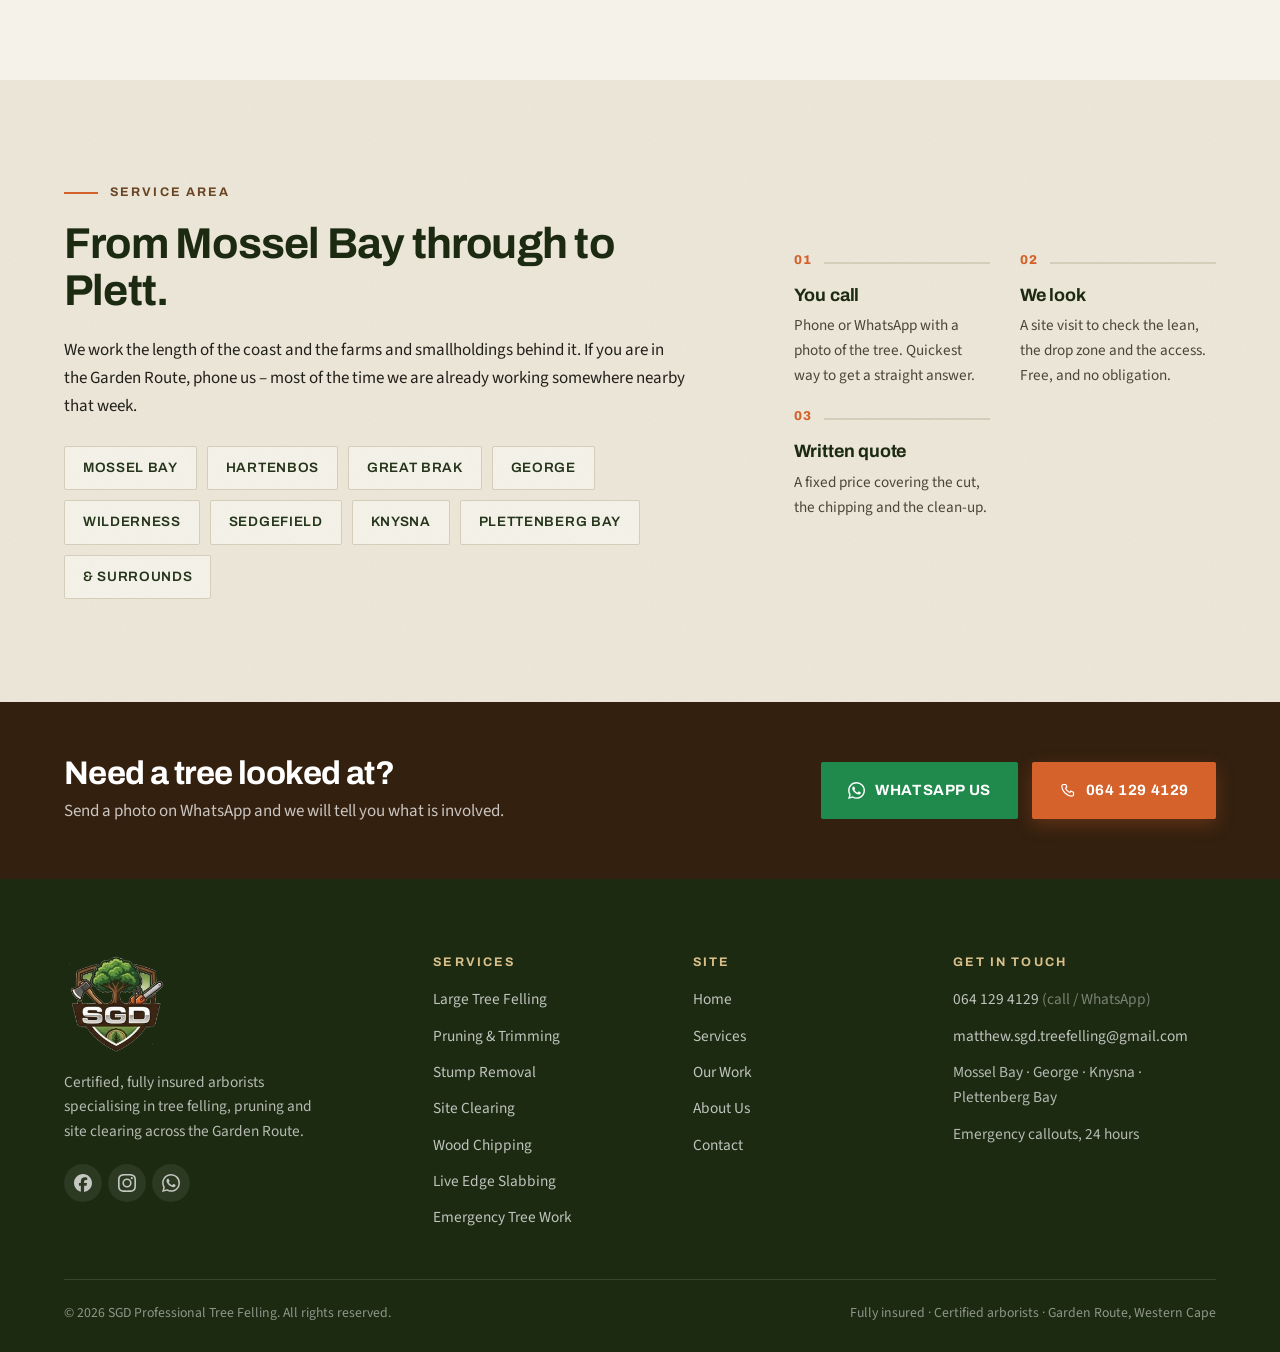
==== commit 8035e991: "Copy tweaks: gallery CTA, services lede, video label - Gallery CTA now asks for the call rather than" ====
--- a/index.html
+++ b/index.html
@@ -246,7 +246,7 @@
           <p class="eyebrow">What we do</p>
           <h2>Everything from a single branch to a cleared plot.</h2>
         </div>
-        <p class="lede">One crew, one set of machinery, one invoice &ndash; including the chipping and the load-out that most quotes leave for someone else.</p>
+        <p class="lede">One crew, one set of machinery, one invoice &ndash; including the chipping and the load-out.</p>
       </div>
 
       <div class="services-grid" data-reveal>
--- a/css/styles.css
+++ b/css/styles.css
@@ -70,6 +70,7 @@
     -webkit-text-size-adjust: 100%;
     scroll-behavior: smooth;
     scroll-padding-top: 108px;
+    overflow-x: clip;
 }
 
 body {
@@ -376,8 +377,12 @@
 }
 .site-header.is-stuck {
     box-shadow: 0 6px 24px rgba(28, 42, 18, .12);
-    background: rgba(245, 242, 233, .96);
-    backdrop-filter: saturate(180%) blur(8px);
+    background: var(--paper);
+    /* No backdrop-filter here. A filtered element becomes the containing block
+       for its position:fixed descendants, which would re-anchor the off-canvas
+       menu to the header and add its width to the document's scrollable area
+       (a blank strip you could pan to on mobile once the header stuck). The
+       background was 96% opaque anyway, so nothing is lost visually. */
 }
 
 .header-inner {
@@ -861,6 +866,10 @@
 .work-card--tall img { aspect-ratio: auto; height: 100%; }
 .work-card--wide { grid-column: span 3; }
 .work-card--wide img { aspect-ratio: 21 / 9; }
+/* For a full-width card whose subject is vertical: 21/9 would cut the top off,
+   so keep the photograph's own 16:9 frame. The responsive rules below still
+   override this at narrower widths. */
+.work-card--banner img { aspect-ratio: 16 / 9; }
 
 .work-card__meta {
     position: absolute;
@@ -880,6 +889,35 @@
 .work-card__meta span {
     font-size: .84rem;
     color: rgba(255, 255, 255, .74);
+}
+
+/* Video card: sits in the grid like a photograph, with a play badge over the
+   still frame. The clip itself opens in the lightbox. */
+.work-card__play {
+    position: absolute;
+    left: 50%;
+    top: 50%;
+    transform: translate(-50%, -50%);
+    width: 60px;
+    height: 60px;
+    border-radius: 50%;
+    background: rgba(20, 30, 13, .5);
+    border: 2px solid rgba(255, 255, 255, .85);
+    display: grid;
+    place-items: center;
+    pointer-events: none;
+    transition: background-color .25s var(--ease), transform .25s var(--ease);
+}
+.work-card__play svg {
+    width: 20px;
+    height: 20px;
+    color: #fff;
+    margin-left: 3px;
+}
+.work-card:hover .work-card__play {
+    background: var(--ember);
+    border-color: #fff;
+    transform: translate(-50%, -50%) scale(1.06);
 }
 
 /* Lightbox */
@@ -894,13 +932,16 @@
     padding: 4vh 4vw;
 }
 .lightbox.is-open { display: flex; }
-.lightbox img {
+.lightbox img,
+.lightbox__video {
     max-width: 100%;
     max-height: 82vh;
     object-fit: contain;
     border-radius: 2px;
     box-shadow: 0 30px 80px rgba(0, 0, 0, .6);
 }
+.lightbox__video { background: #000; }
+.lightbox [hidden] { display: none; }
 .lightbox__caption {
     position: absolute;
     left: 0; right: 0; bottom: 3vh;
@@ -1236,6 +1277,11 @@
 
 /* 13. Motion & responsive
    ========================================================================== */
+@keyframes nav-slide-in {
+    from { transform: translateX(100%); }
+    to   { transform: none; }
+}
+
 /* Scoped to .js (set by an inline script in <head>) so that with scripting
    off the content is simply visible rather than stuck at opacity 0. */
 .js [data-reveal] {
@@ -1271,7 +1317,11 @@
 
     .nav-toggle { display: grid; }
 
+    /* Closed: display:none, so the panel has no geometry at all and cannot
+       extend the page sideways however its ancestors are painted. It slides in
+       with a keyframe on open; closing is immediate. */
     .primary-nav {
+        display: none;
         position: fixed;
         inset: 0 0 0 auto;
         width: min(340px, 84vw);
@@ -1279,12 +1329,13 @@
         border-left: 1px solid var(--rule);
         box-shadow: -18px 0 50px rgba(28, 42, 18, .18);
         padding: 96px 30px 40px;
-        transform: translateX(100%);
-        transition: transform .34s var(--ease);
         overflow-y: auto;
         z-index: 70;
     }
-    .primary-nav.is-open { transform: none; }
+    .primary-nav.is-open {
+        display: block;
+        animation: nav-slide-in .32s var(--ease);
+    }
     .primary-nav ul {
         flex-direction: column;
         align-items: stretch;
@@ -1306,7 +1357,9 @@
         opacity: 0;
         pointer-events: none;
         transition: opacity .3s var(--ease);
-        z-index: 65;
+        /* Below the header (60) so the panel inside it is not dimmed by its
+           own scrim, but above the floating WhatsApp button (55). */
+        z-index: 58;
     }
     .nav-backdrop.is-open { opacity: 1; pointer-events: auto; }
 
@@ -1338,6 +1391,7 @@
 
 @media (max-width: 620px) {
     body { font-size: 16px; }
+
 
     /* The header has to fit a logo, a wordmark and the menu button on a phone,
        so the quote button steps aside — the sticky WhatsApp bubble covers it. */
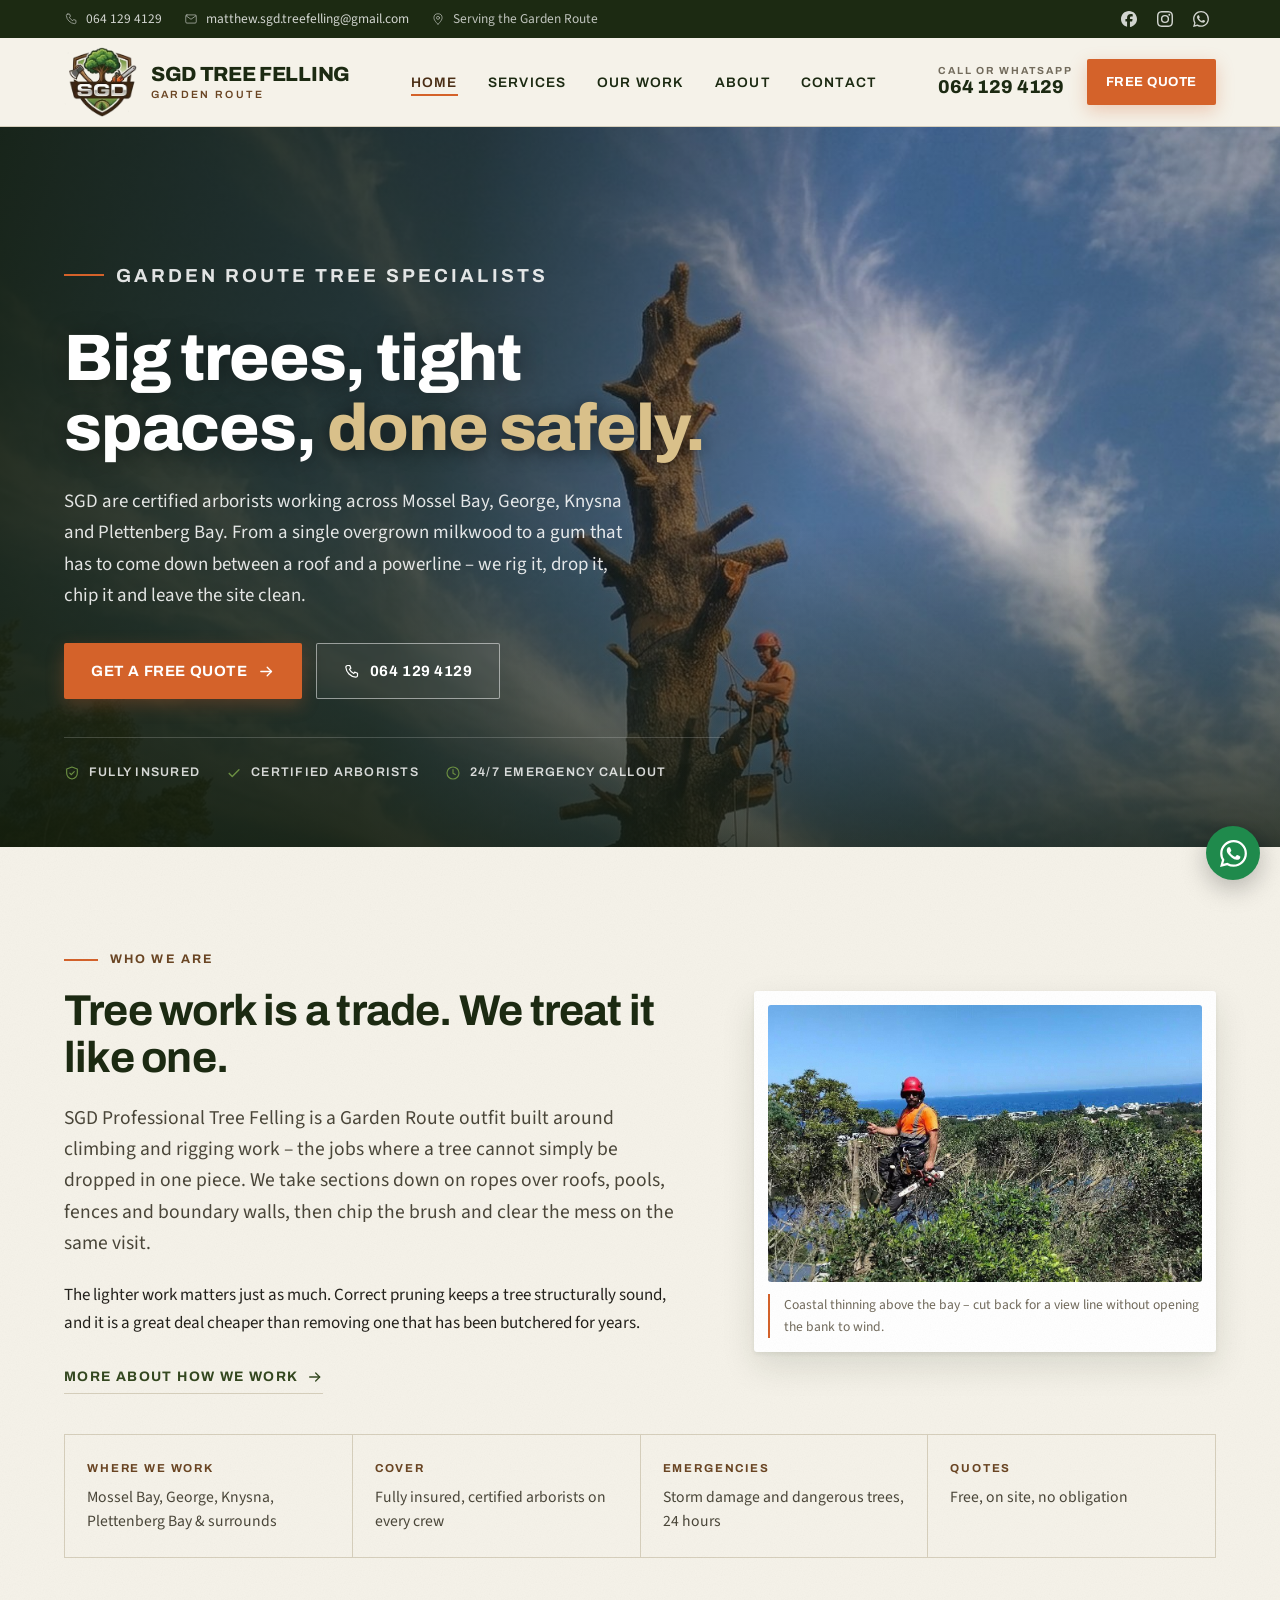
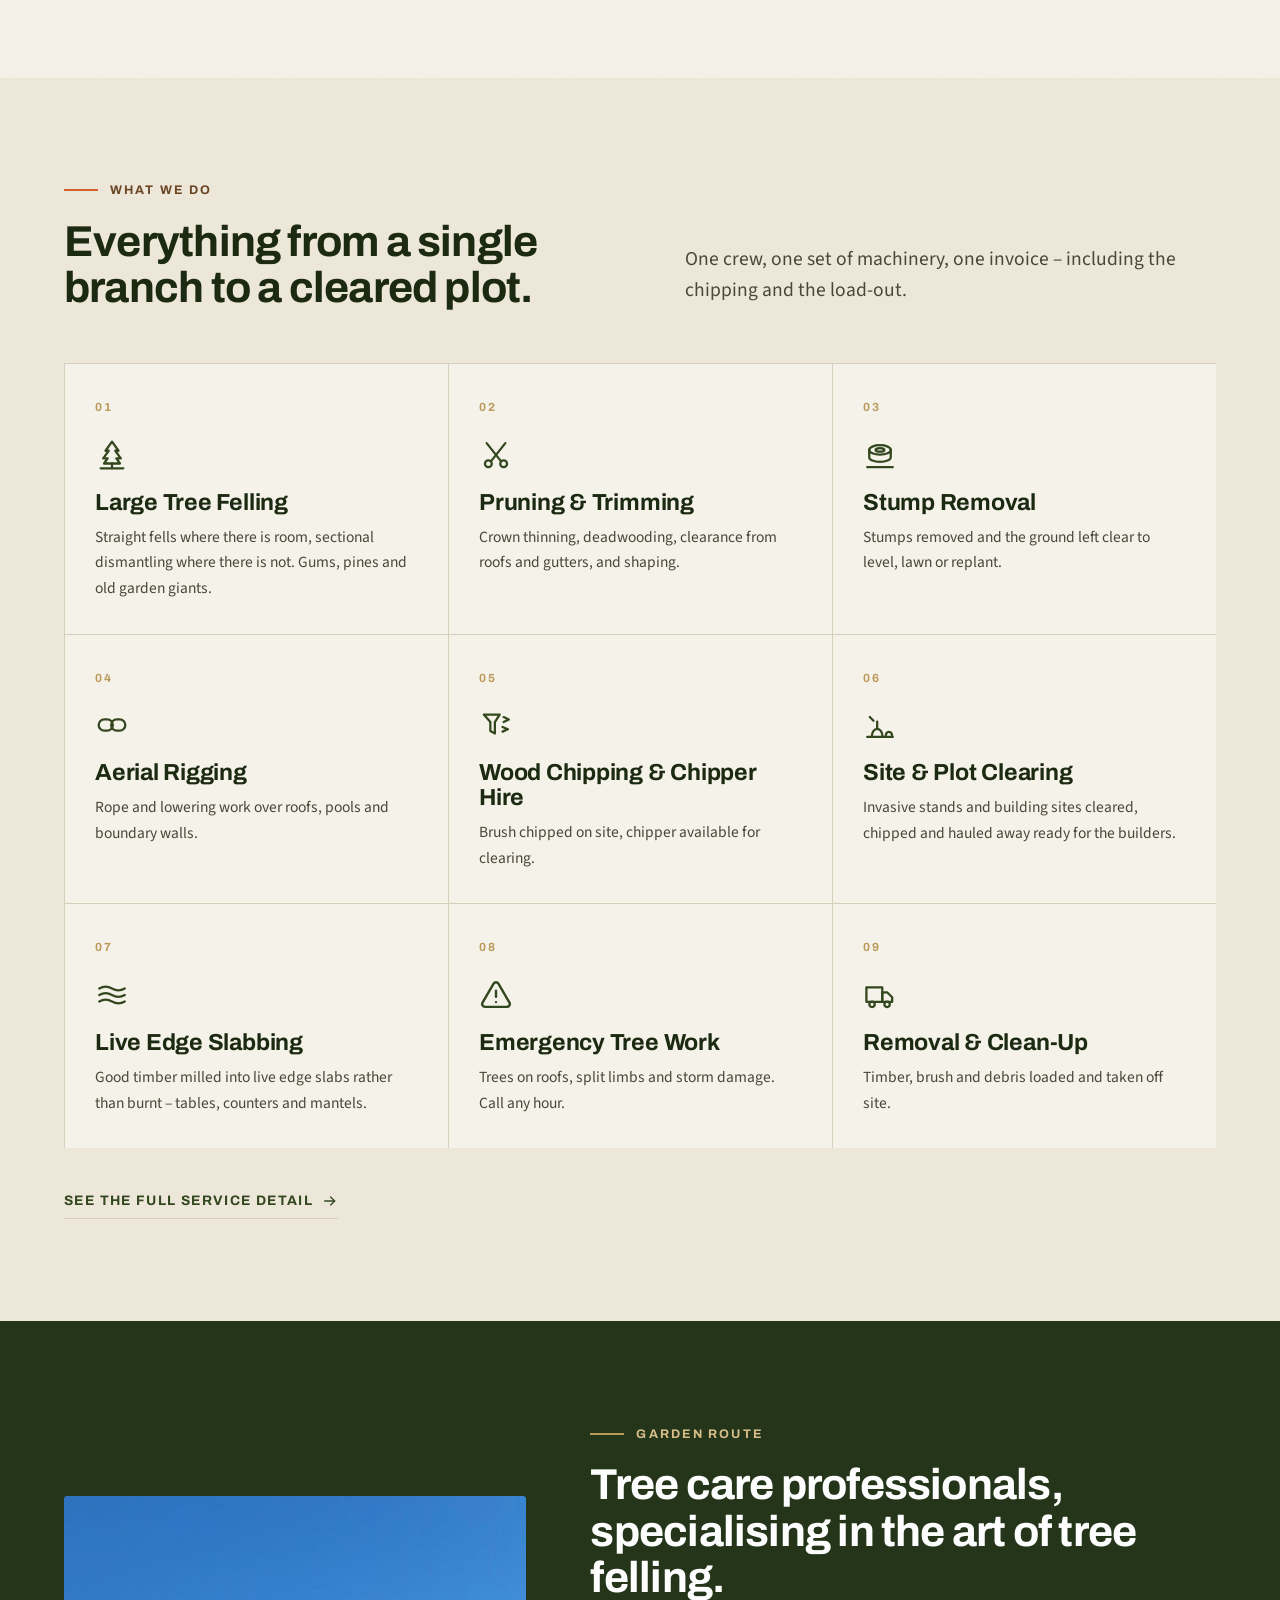
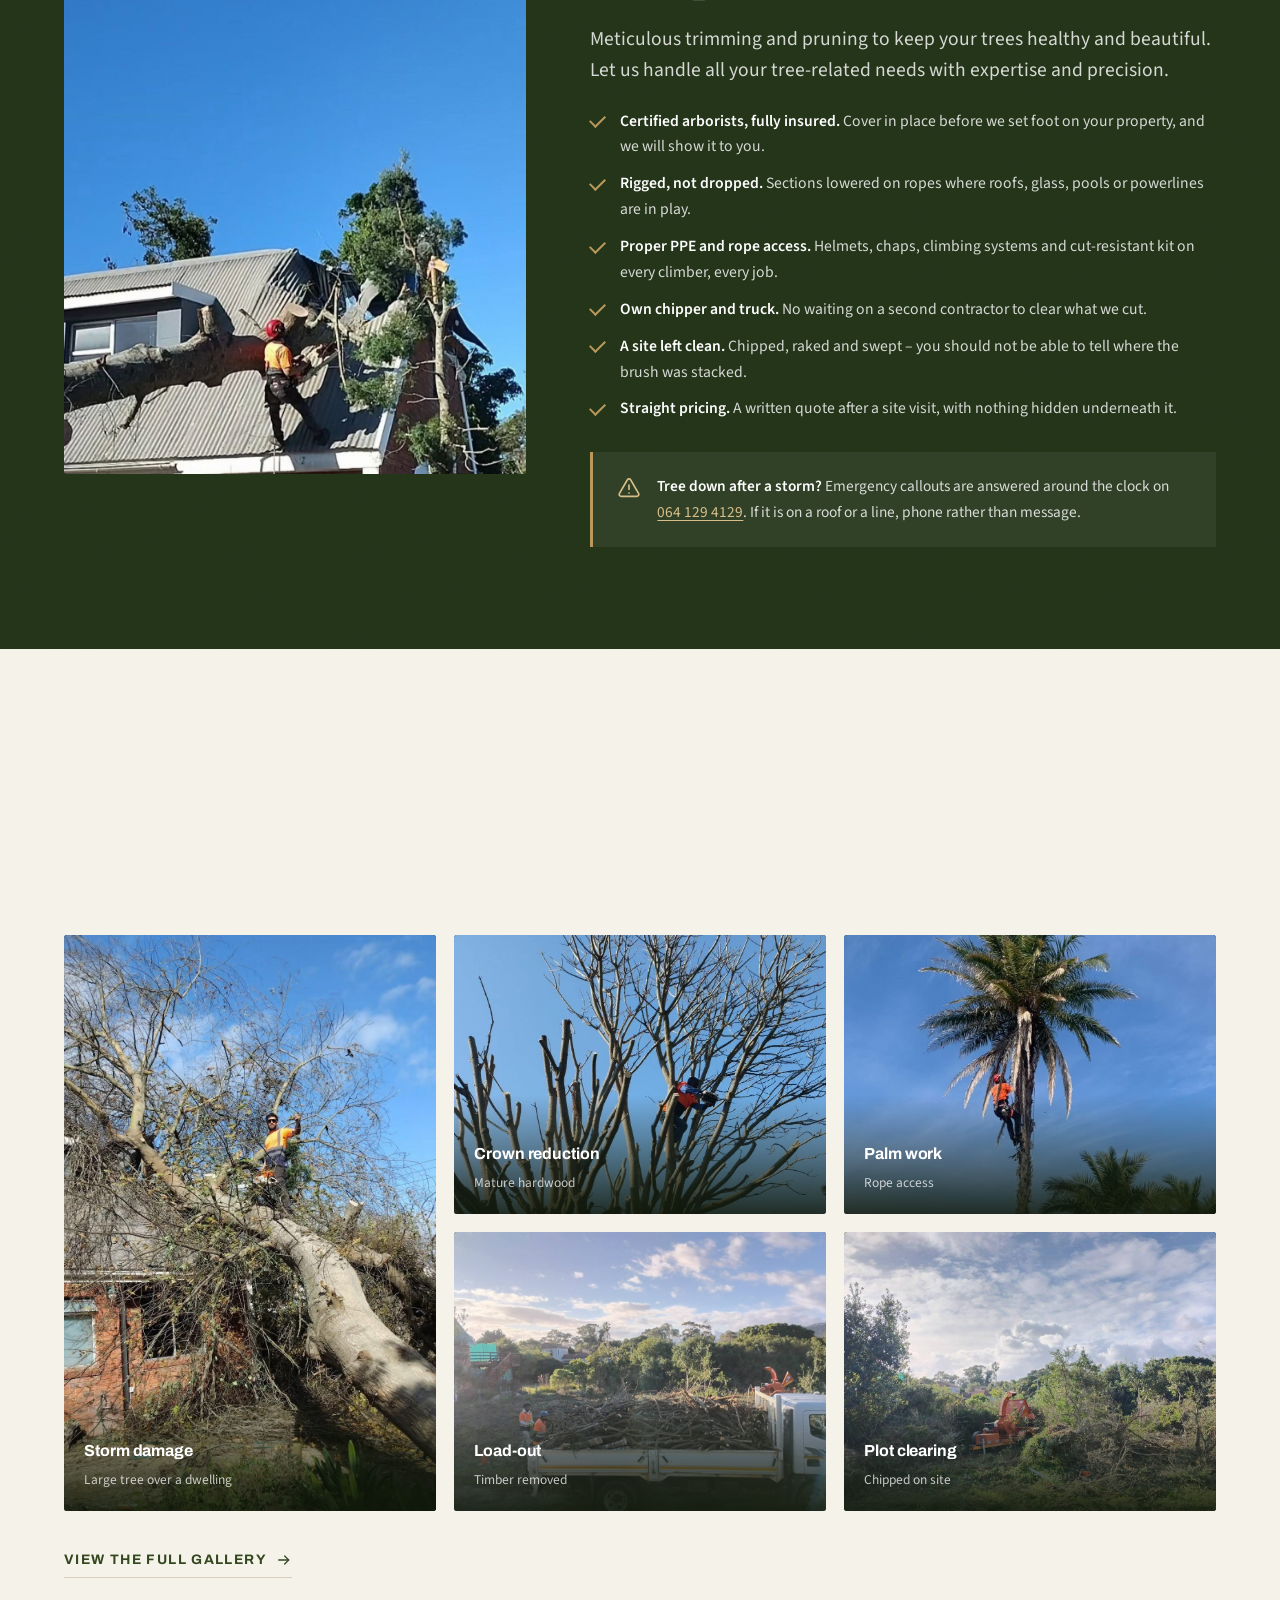
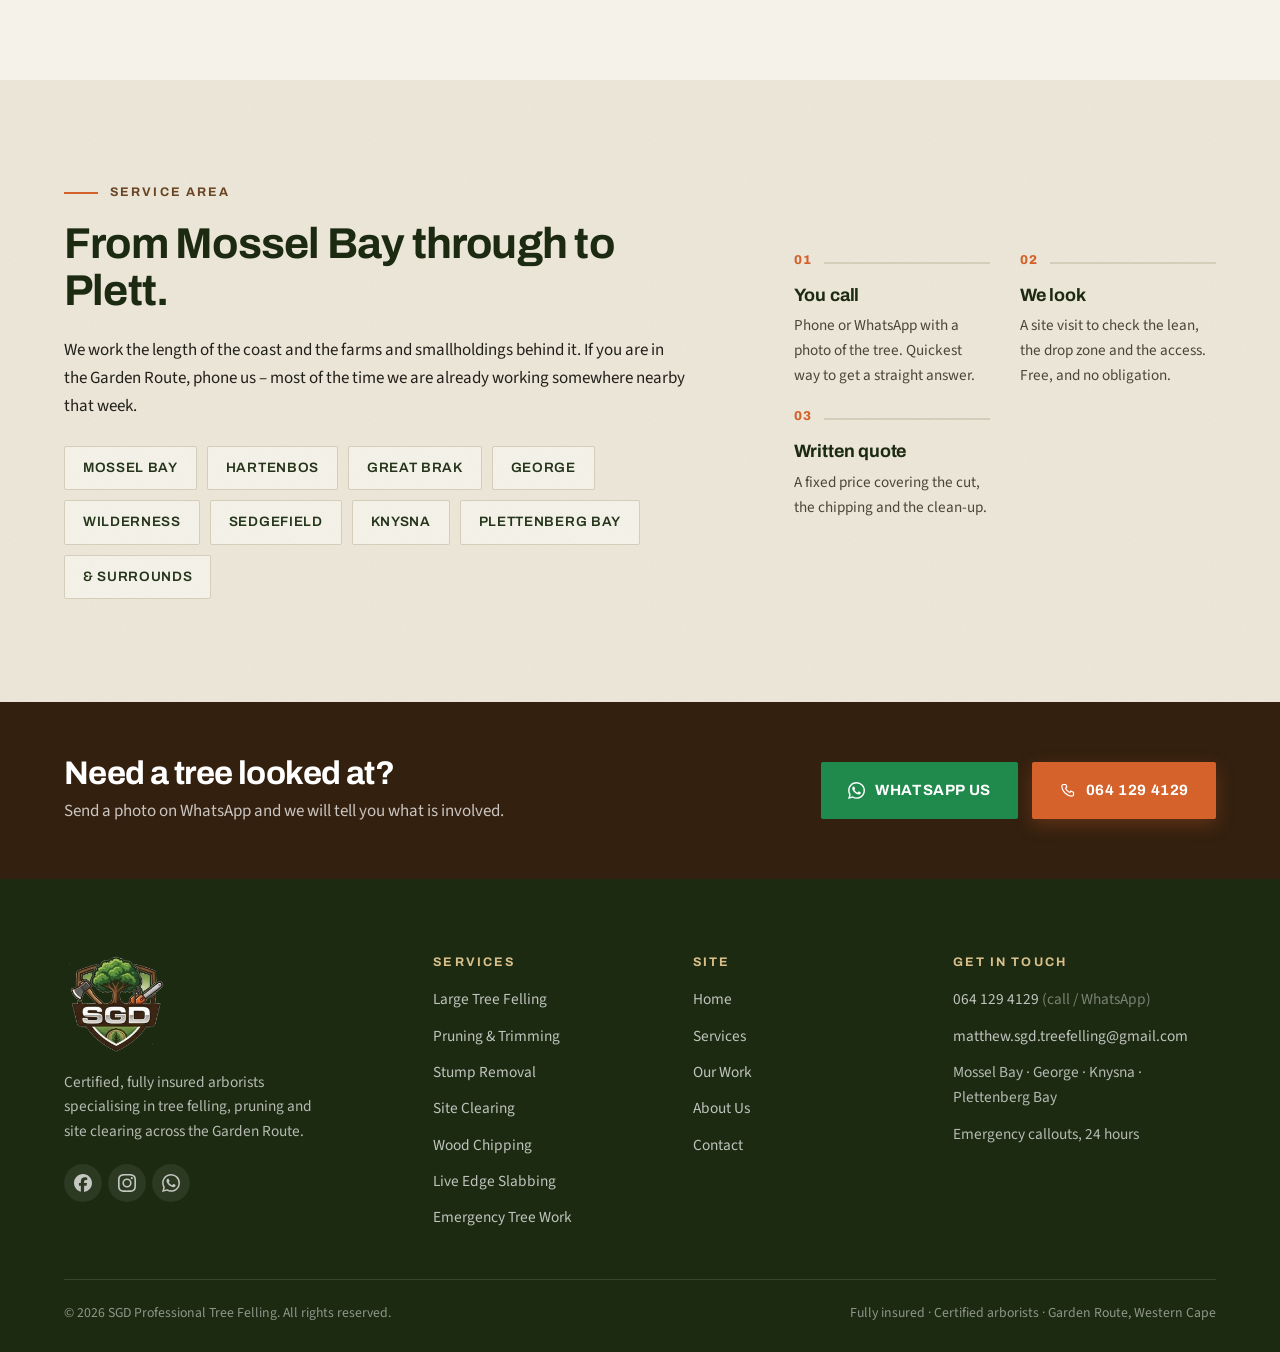
==== commit 8bbd5e14: "Give the favicon size-appropriate artwork and a root .ico The shield is too detailed to survive a 16" ====
--- a/index.html
+++ b/index.html
@@ -6,14 +6,20 @@
 <title>SGD Professional Tree Felling | Arborists in Mossel Bay, George, Knysna &amp; Plettenberg Bay</title>
 <meta name="description" content="SGD Tree Felling are certified, fully insured arborists working across the Garden Route. Large tree felling, pruning and trimming, stump removal, site clearing, wood chipping and 24/7 emergency tree work. Free quotes &ndash; 064 129 4129.">
 <meta name="theme-color" content="#24351a">
-<link rel="icon" type="image/png" href="assets/img/favicon.png">
-<link rel="apple-touch-icon" href="assets/img/favicon.png">
+<link rel="icon" href="favicon.ico" sizes="any">
+<link rel="icon" type="image/png" sizes="32x32" href="assets/img/favicon-32.png">
+<link rel="apple-touch-icon" href="assets/img/favicon-180.png">
+<link rel="canonical" href="https://sgdtreefelling.co.za/">
 
 <meta property="og:type" content="website">
+<meta property="og:site_name" content="SGD Professional Tree Felling">
+<meta property="og:locale" content="en_ZA">
+<meta property="og:url" content="https://sgdtreefelling.co.za/">
 <meta property="og:title" content="SGD Professional Tree Felling &ndash; Garden Route">
-<meta property="og:description" content="Certified, fully insured arborists. Tree felling, pruning, stump removal and emergency tree work across the Garden Route.">
-<meta property="og:image" content="assets/img/hero-climber.jpg">
-<meta property="og:locale" content="en_ZA">
+<meta property="og:description" content="Certified, fully insured arborists. Tree felling, pruning, stump removal, site clearing and 24/7 emergency tree work from Mossel Bay to Plettenberg Bay.">
+<meta property="og:image" content="https://sgdtreefelling.co.za/assets/img/hero-climber.jpg">
+<meta name="twitter:card" content="summary_large_image">
+
 
 <link rel="preconnect" href="https://fonts.googleapis.com">
 <link rel="preconnect" href="https://fonts.gstatic.com" crossorigin>
@@ -25,23 +31,57 @@
 {
   "@context": "https://schema.org",
   "@type": "LocalBusiness",
-  "additionalType": "https://schema.org/HomeAndConstructionBusiness",
+  "@id": "https://sgdtreefelling.co.za/#business",
   "name": "SGD Professional Tree Felling",
-  "description": "Certified, fully insured arborists offering tree felling, pruning and trimming, stump removal, site clearing, wood chipping and emergency tree work across the Garden Route.",
+  "alternateName": "SGD Tree Felling",
+  "url": "https://sgdtreefelling.co.za/",
+  "description": "Certified, fully insured arborists offering tree felling, pruning and trimming, stump removal, aerial rigging, site clearing, wood chipping, live edge slabbing and emergency tree work across the Garden Route.",
   "telephone": "+27641294129",
   "email": "matthew.sgd.treefelling@gmail.com",
-  "image": "assets/img/sgd-logo.png",
-  "areaServed": ["Mossel Bay", "George", "Knysna", "Plettenberg Bay", "Garden Route"],
+  "image": "https://sgdtreefelling.co.za/assets/img/hero-climber.jpg",
+  "logo": "https://sgdtreefelling.co.za/assets/img/sgd-logo.png",
   "address": {
     "@type": "PostalAddress",
     "addressRegion": "Western Cape",
     "addressCountry": "ZA"
   },
+  "areaServed": [
+    { "@type": "City", "name": "Mossel Bay" },
+    { "@type": "City", "name": "Hartenbos" },
+    { "@type": "City", "name": "Great Brak River" },
+    { "@type": "City", "name": "George" },
+    { "@type": "City", "name": "Wilderness" },
+    { "@type": "City", "name": "Sedgefield" },
+    { "@type": "City", "name": "Knysna" },
+    { "@type": "City", "name": "Plettenberg Bay" }
+  ],
+  "openingHoursSpecification": [
+    {
+      "@type": "OpeningHoursSpecification",
+      "dayOfWeek": ["Monday", "Tuesday", "Wednesday", "Thursday", "Friday", "Saturday"],
+      "opens": "07:00",
+      "closes": "17:00"
+    }
+  ],
   "sameAs": [
     "https://www.facebook.com/share/18xreDXuV8/",
     "https://www.instagram.com/sgdtreefelling/"
   ],
-  "openingHours": "Mo-Su 00:00-23:59"
+  "hasOfferCatalog": {
+    "@type": "OfferCatalog",
+    "name": "Tree services",
+    "itemListElement": [
+      { "@type": "Offer", "itemOffered": { "@type": "Service", "name": "Large tree felling" } },
+      { "@type": "Offer", "itemOffered": { "@type": "Service", "name": "Pruning and trimming" } },
+      { "@type": "Offer", "itemOffered": { "@type": "Service", "name": "Stump removal" } },
+      { "@type": "Offer", "itemOffered": { "@type": "Service", "name": "Precise aerial rigging" } },
+      { "@type": "Offer", "itemOffered": { "@type": "Service", "name": "Wood chipping and chipper hire" } },
+      { "@type": "Offer", "itemOffered": { "@type": "Service", "name": "Site and plot clearing" } },
+      { "@type": "Offer", "itemOffered": { "@type": "Service", "name": "Live edge slabbing" } },
+      { "@type": "Offer", "itemOffered": { "@type": "Service", "name": "Emergency tree work" } },
+      { "@type": "Offer", "itemOffered": { "@type": "Service", "name": "Removal and clean-up" } }
+    ]
+  }
 }
 </script>
 </head>
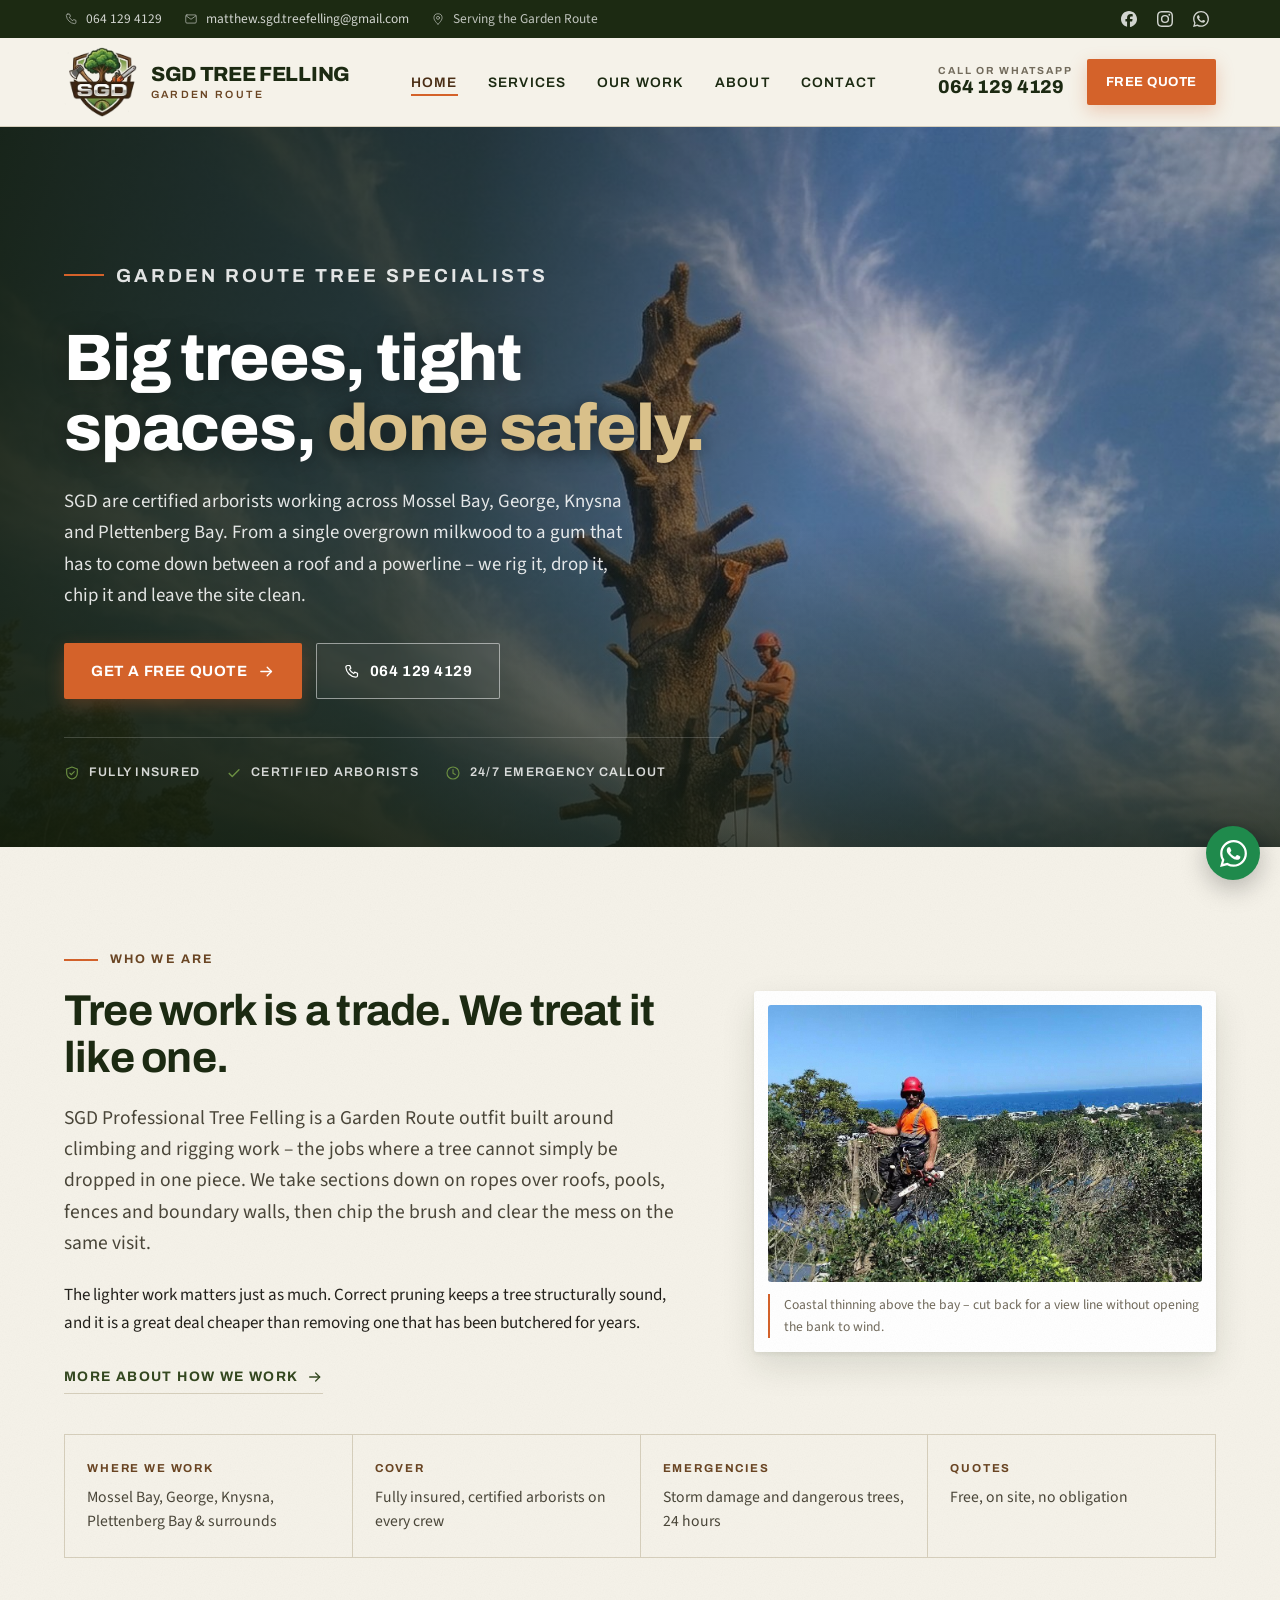
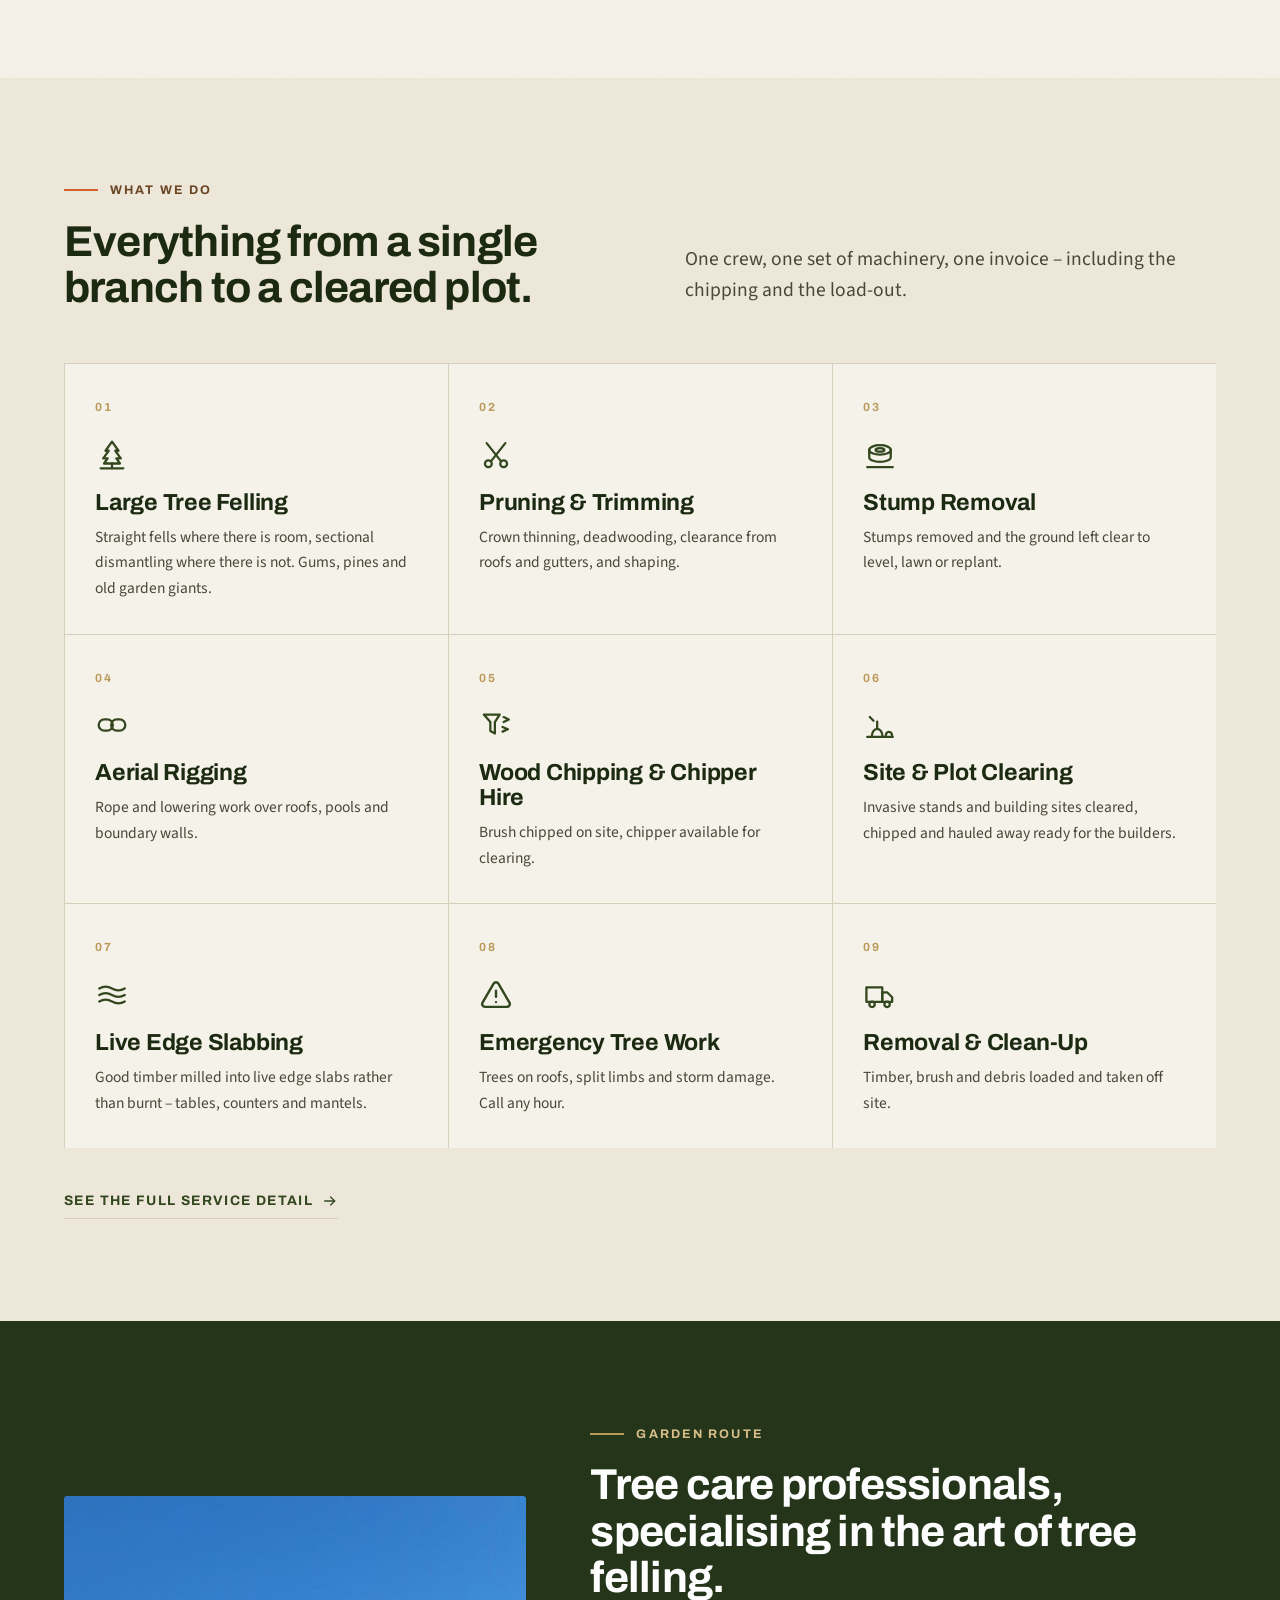
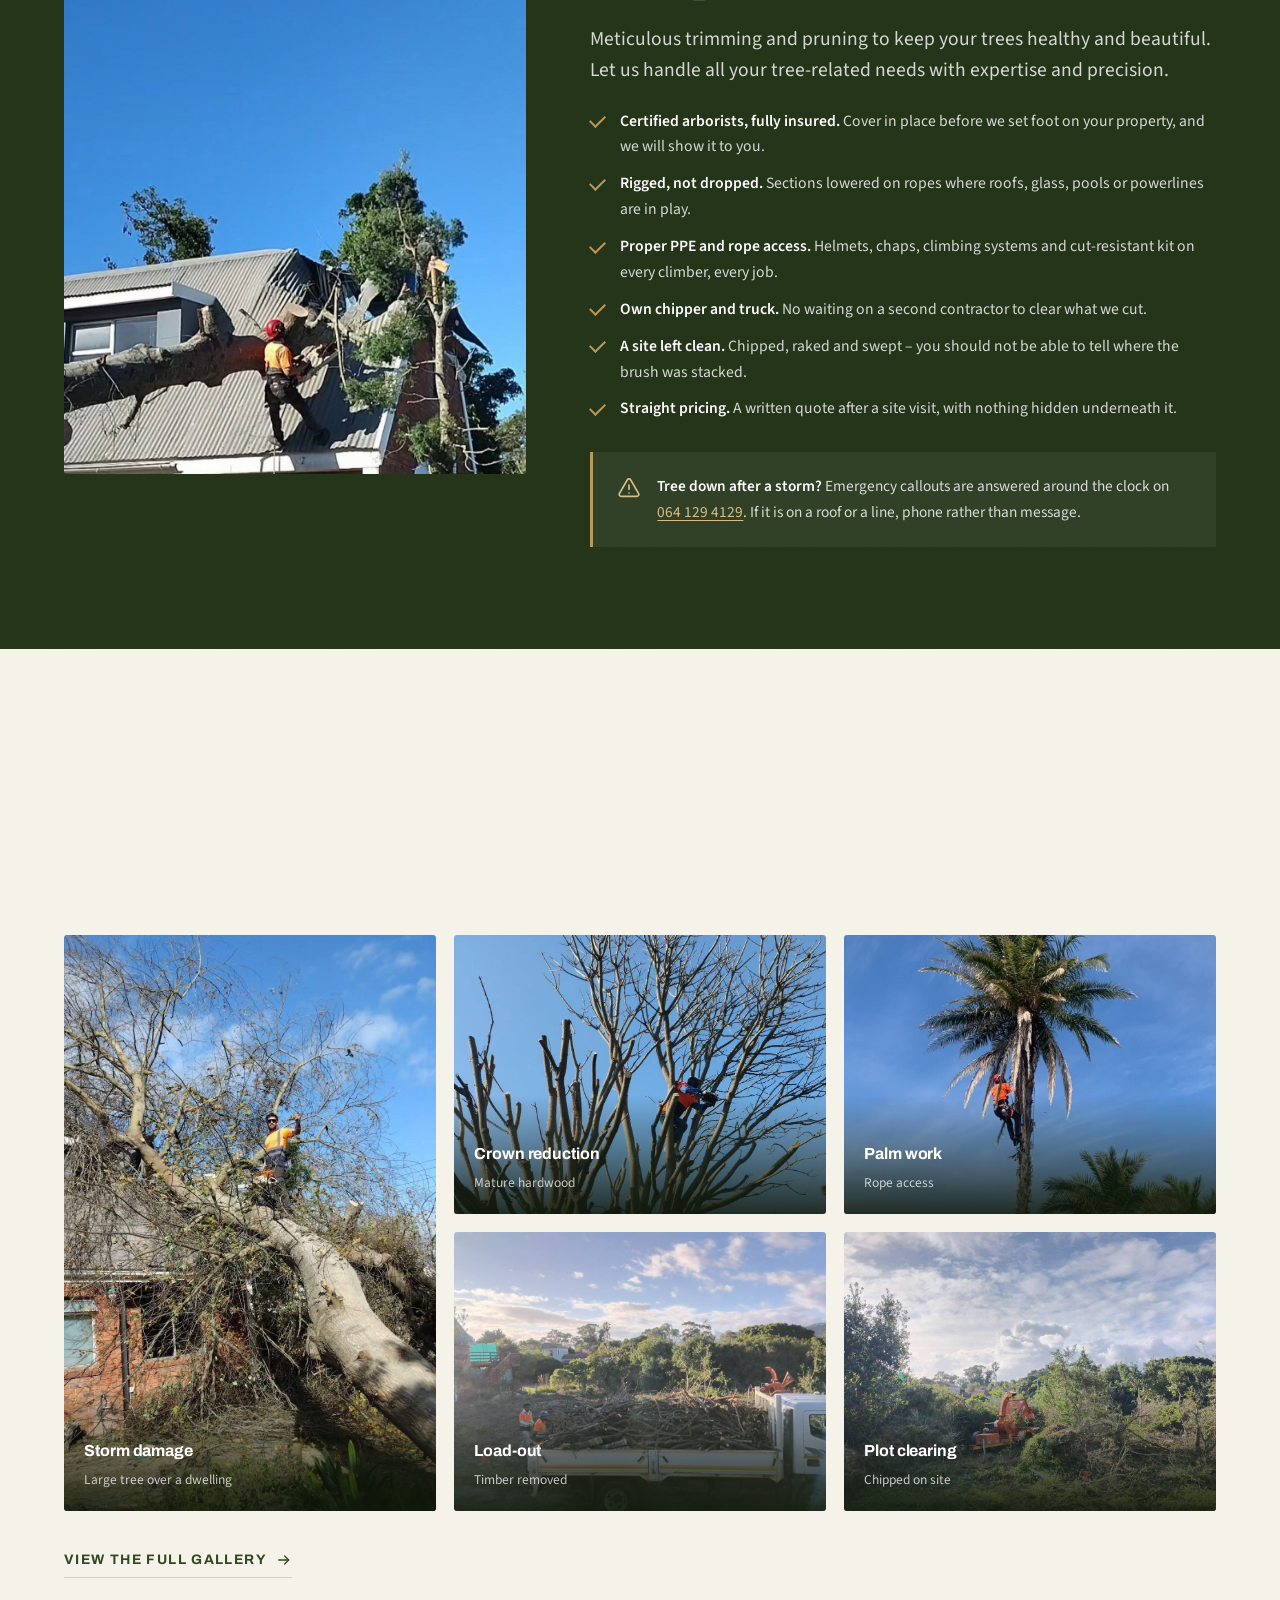
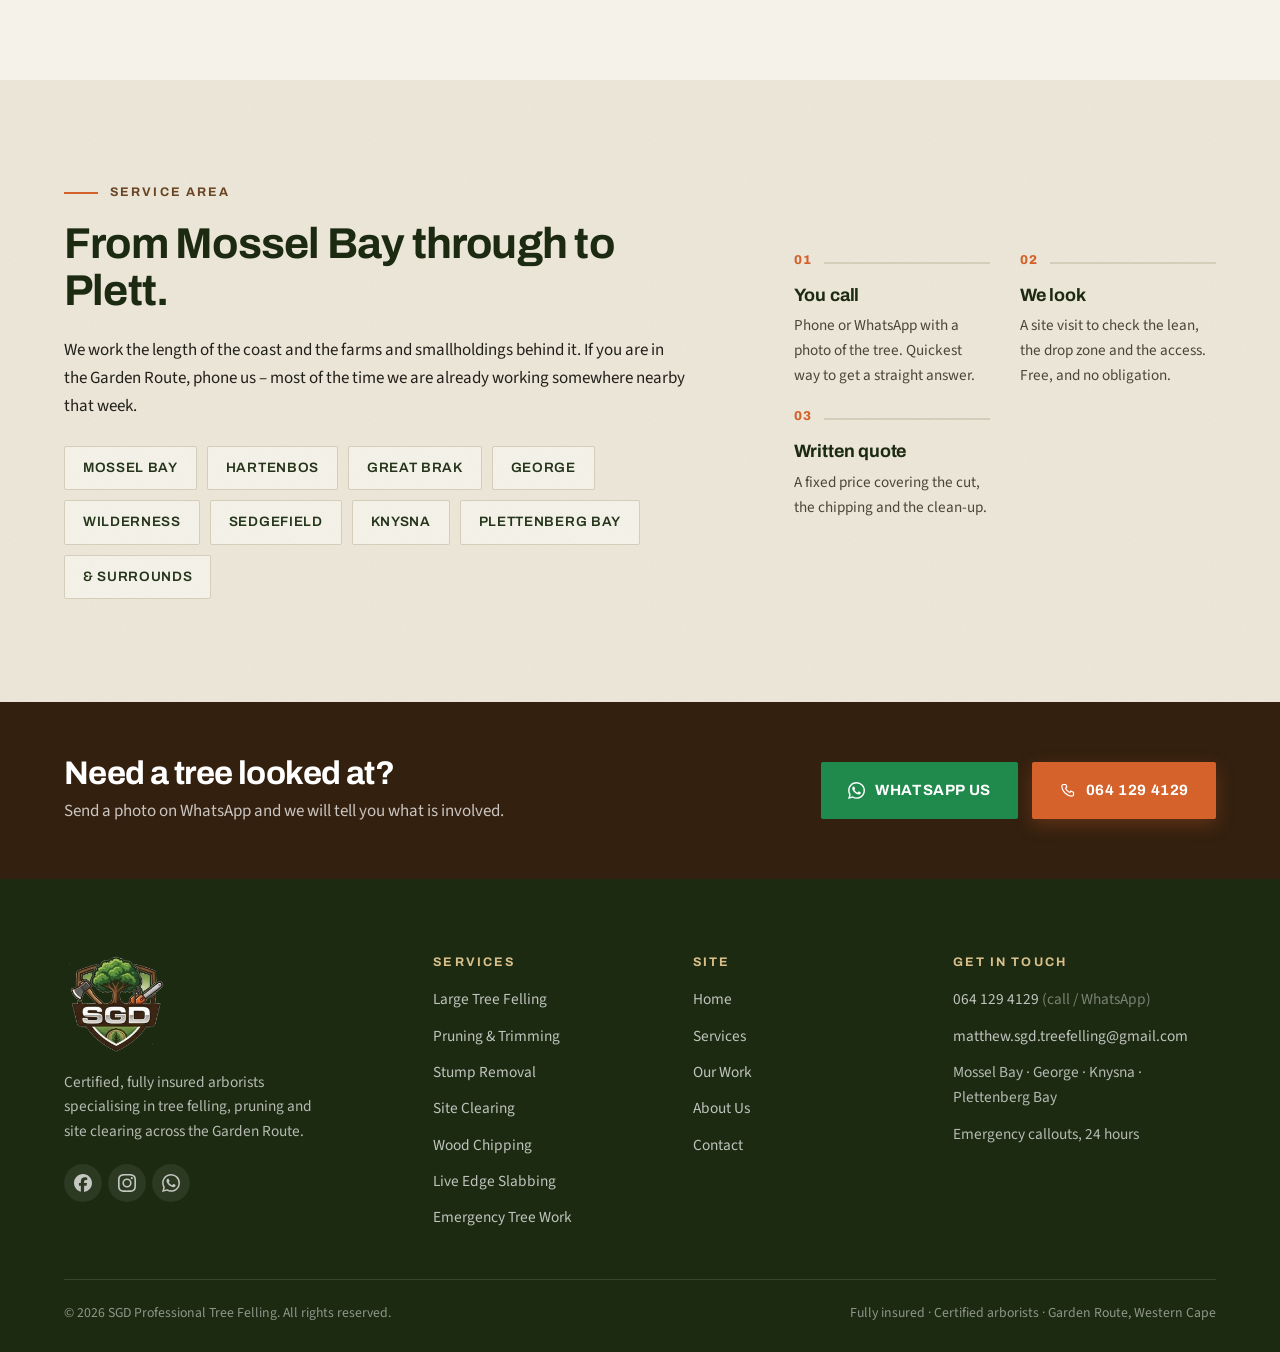
==== commit 12a903c8: "Link a favicon size Google will use in search results Google only shows a site's favicon in results " ====
--- a/index.html
+++ b/index.html
@@ -7,6 +7,7 @@
 <meta name="description" content="SGD Tree Felling are certified, fully insured arborists working across the Garden Route. Large tree felling, pruning and trimming, stump removal, site clearing, wood chipping and 24/7 emergency tree work. Free quotes &ndash; 064 129 4129.">
 <meta name="theme-color" content="#24351a">
 <link rel="icon" href="favicon.ico" sizes="any">
+<link rel="icon" type="image/png" sizes="96x96" href="assets/img/favicon-96.png">
 <link rel="icon" type="image/png" sizes="32x32" href="assets/img/favicon-32.png">
 <link rel="apple-touch-icon" href="assets/img/favicon-180.png">
 <link rel="canonical" href="https://sgdtreefelling.co.za/">
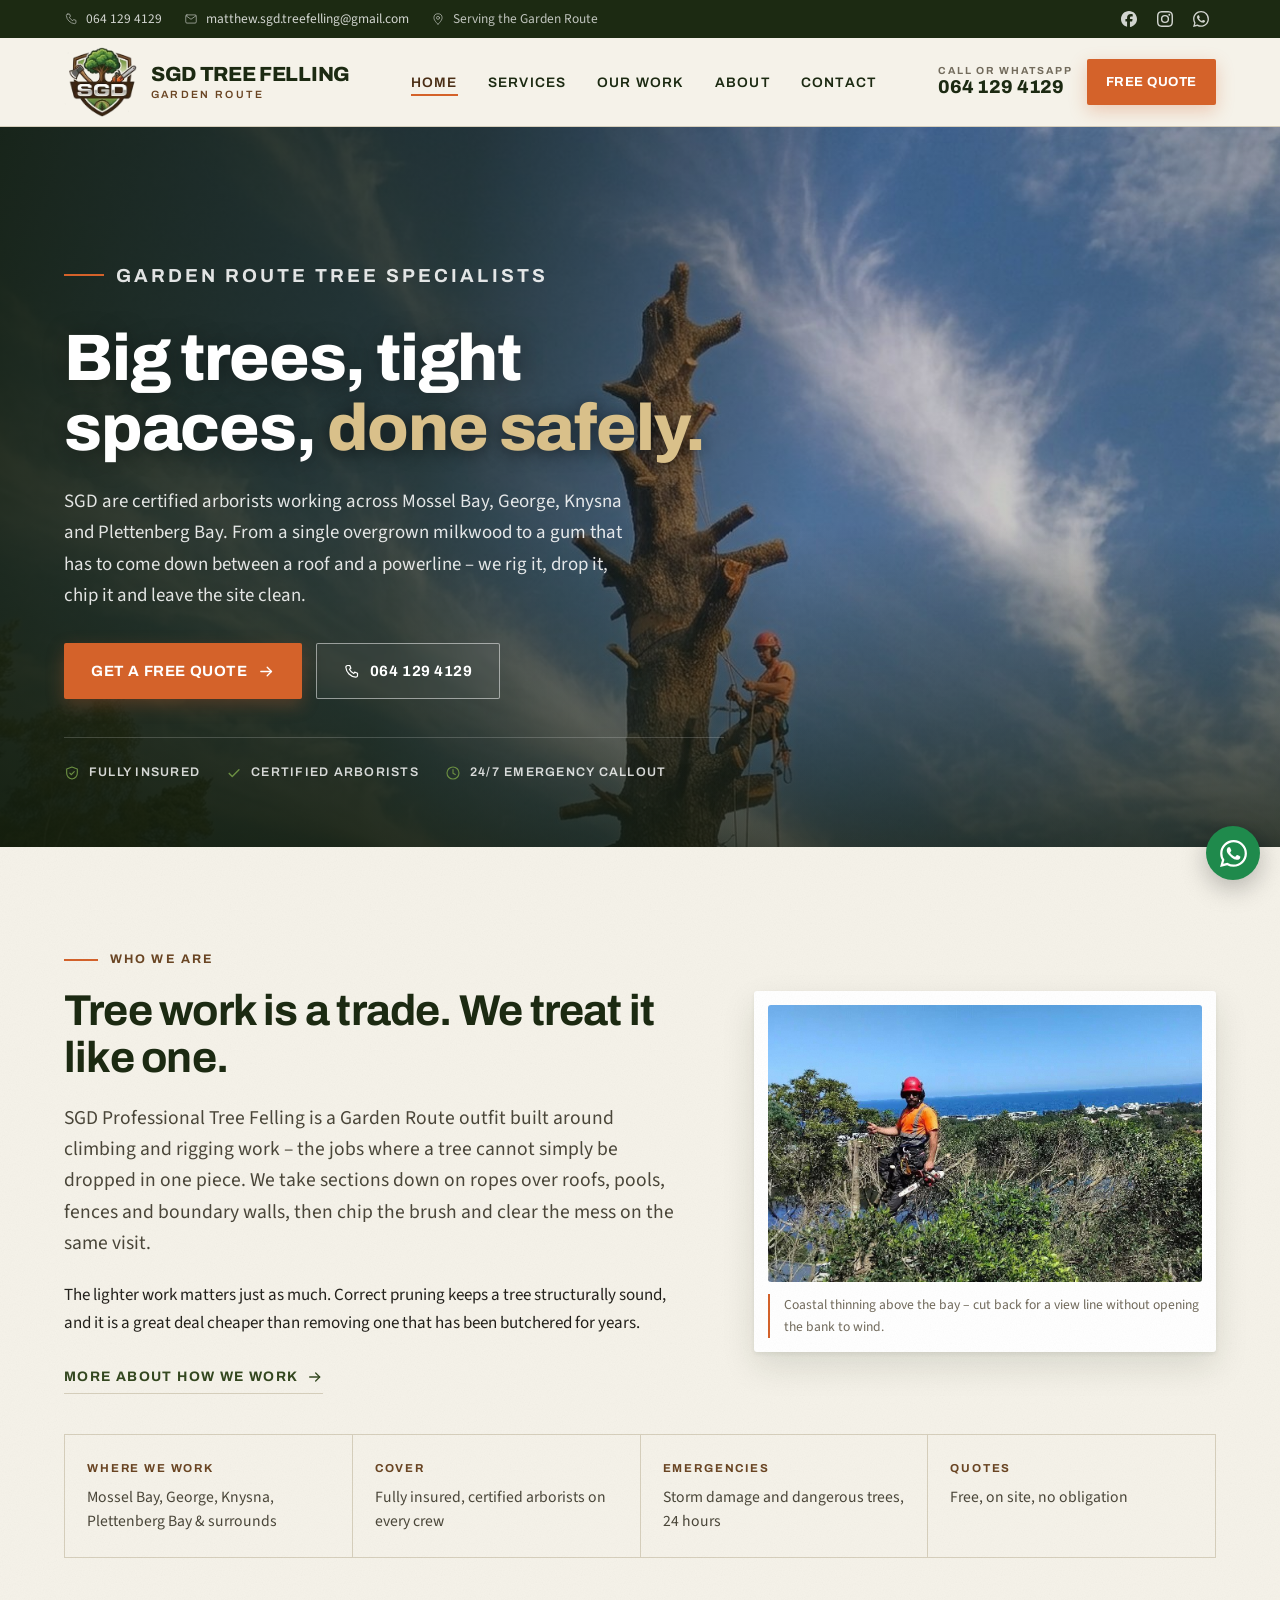
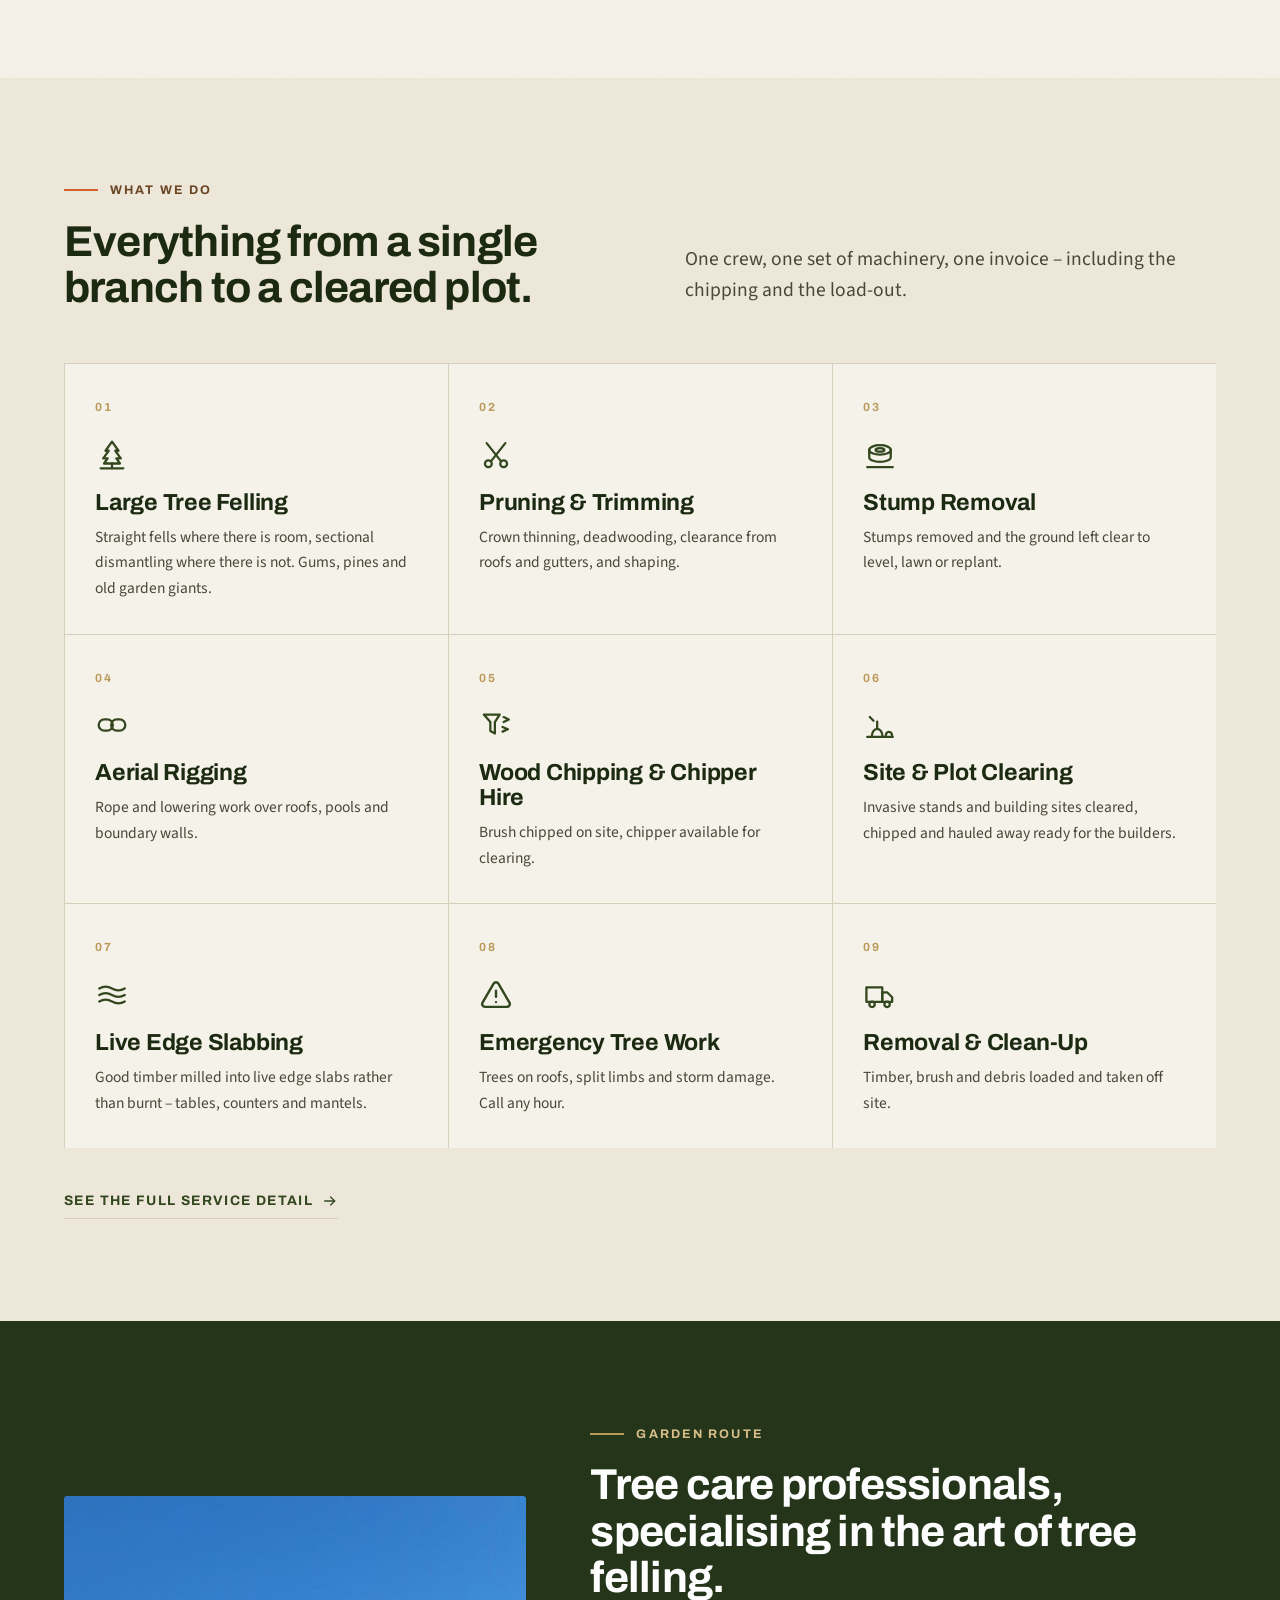
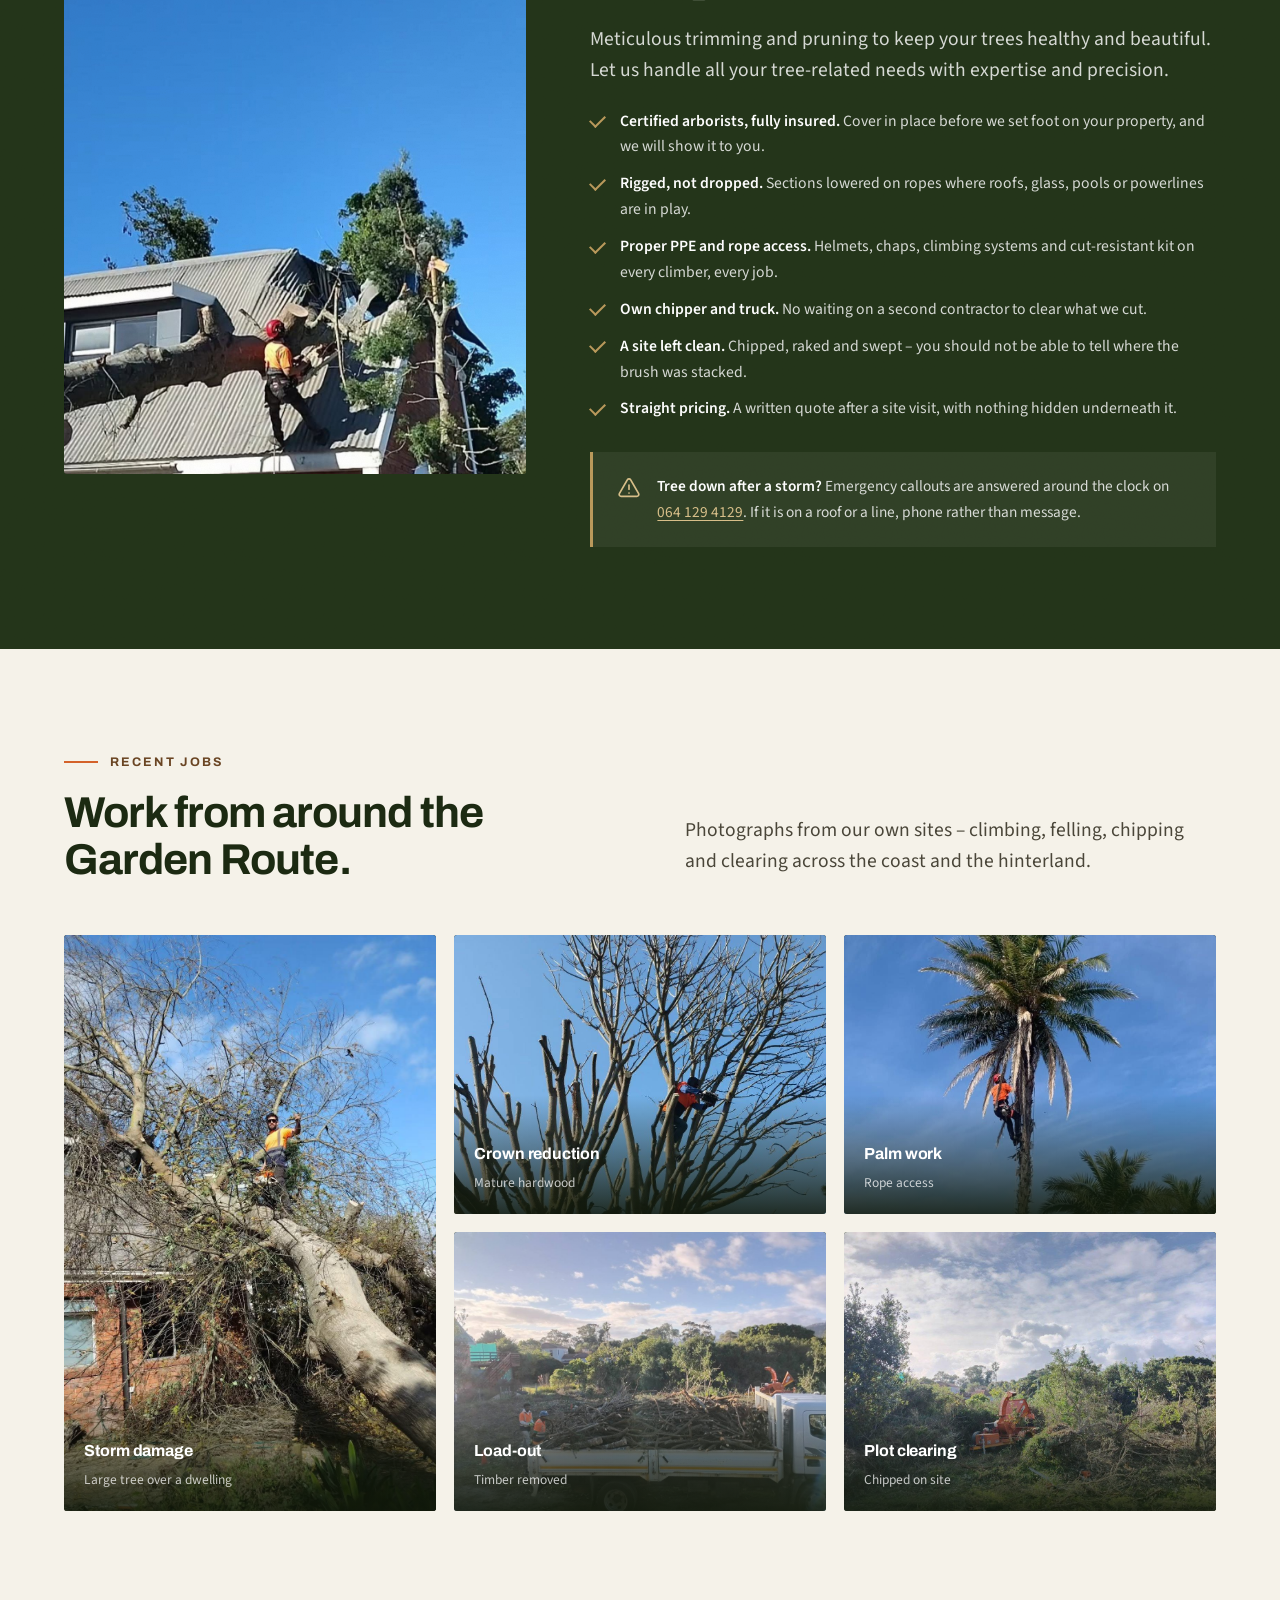
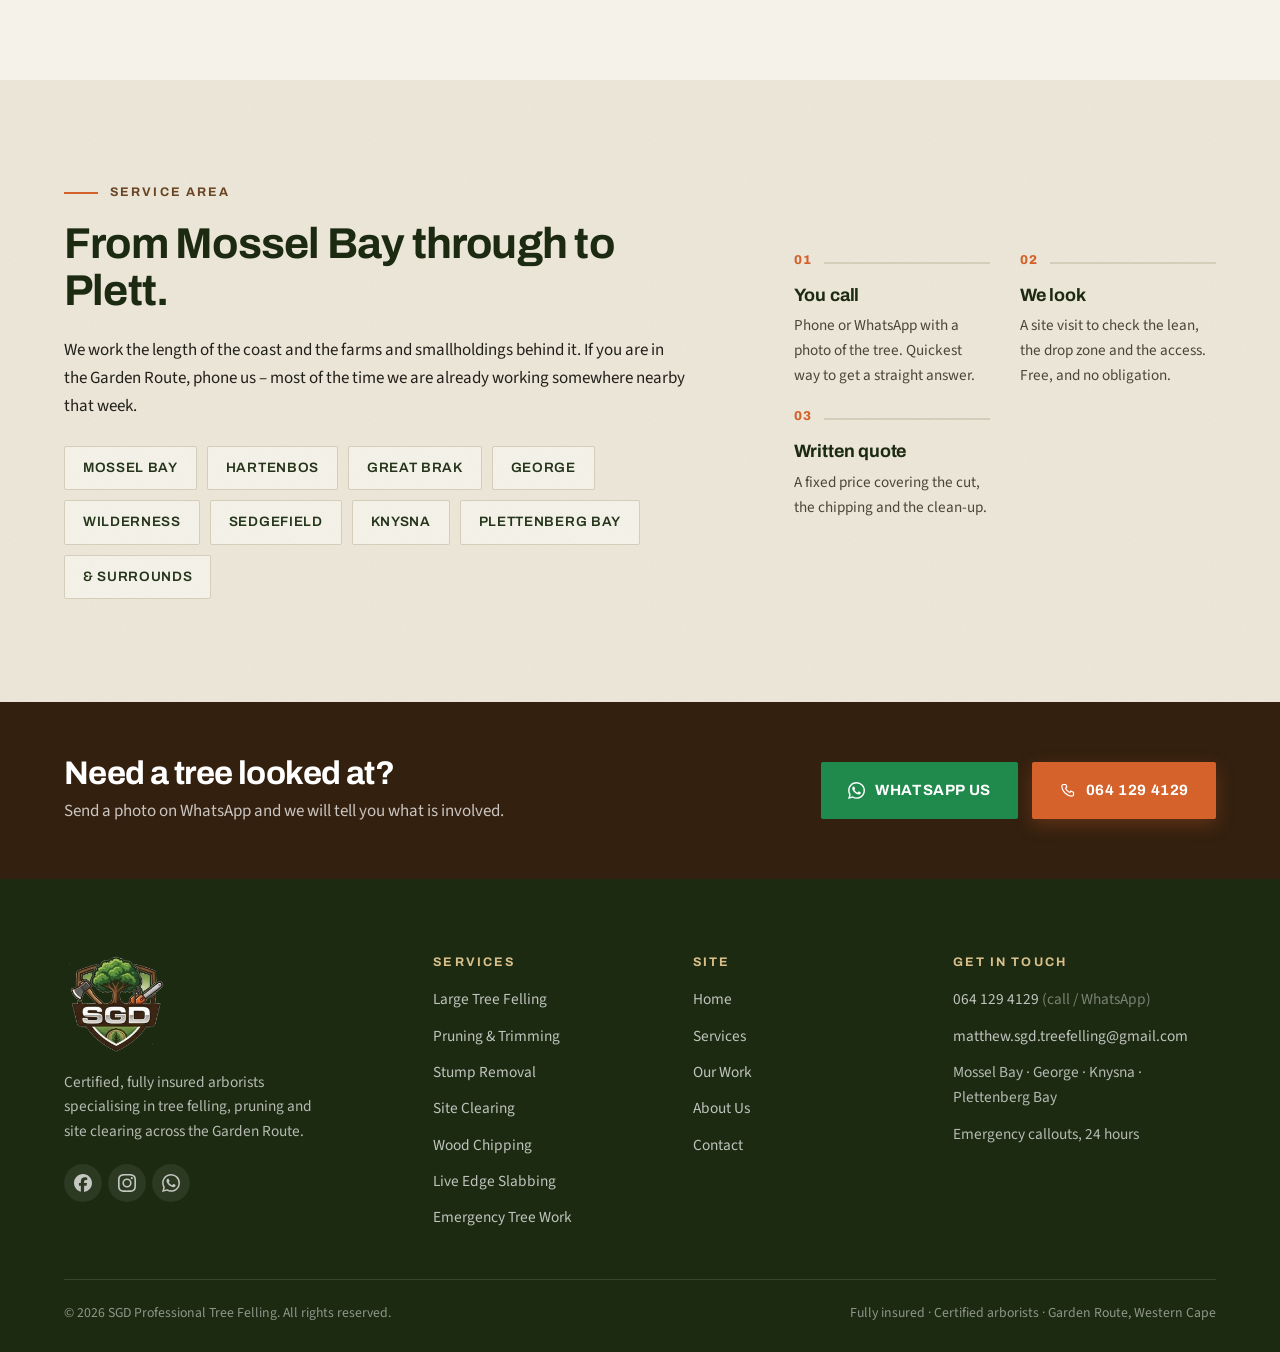
==== commit 7cf37289: "Add Google tag and track calls, WhatsApp, email and quote requests Installs the client's GA4 tag (G-" ====
--- a/index.html
+++ b/index.html
@@ -2,6 +2,15 @@
 <html lang="en-ZA">
 <head>
 <meta charset="utf-8">
+<!-- Google tag (gtag.js) -->
+<script async src="https://www.googletagmanager.com/gtag/js?id=G-F1MD1EY6XT"></script>
+<script>
+  window.dataLayer = window.dataLayer || [];
+  function gtag(){dataLayer.push(arguments);}
+  gtag('js', new Date());
+
+  gtag('config', 'G-F1MD1EY6XT');
+</script>
 <meta name="viewport" content="width=device-width, initial-scale=1">
 <title>SGD Professional Tree Felling | Arborists in Mossel Bay, George, Knysna &amp; Plettenberg Bay</title>
 <meta name="description" content="SGD Tree Felling are certified, fully insured arborists working across the Garden Route. Large tree felling, pruning and trimming, stump removal, site clearing, wood chipping and 24/7 emergency tree work. Free quotes &ndash; 064 129 4129.">
